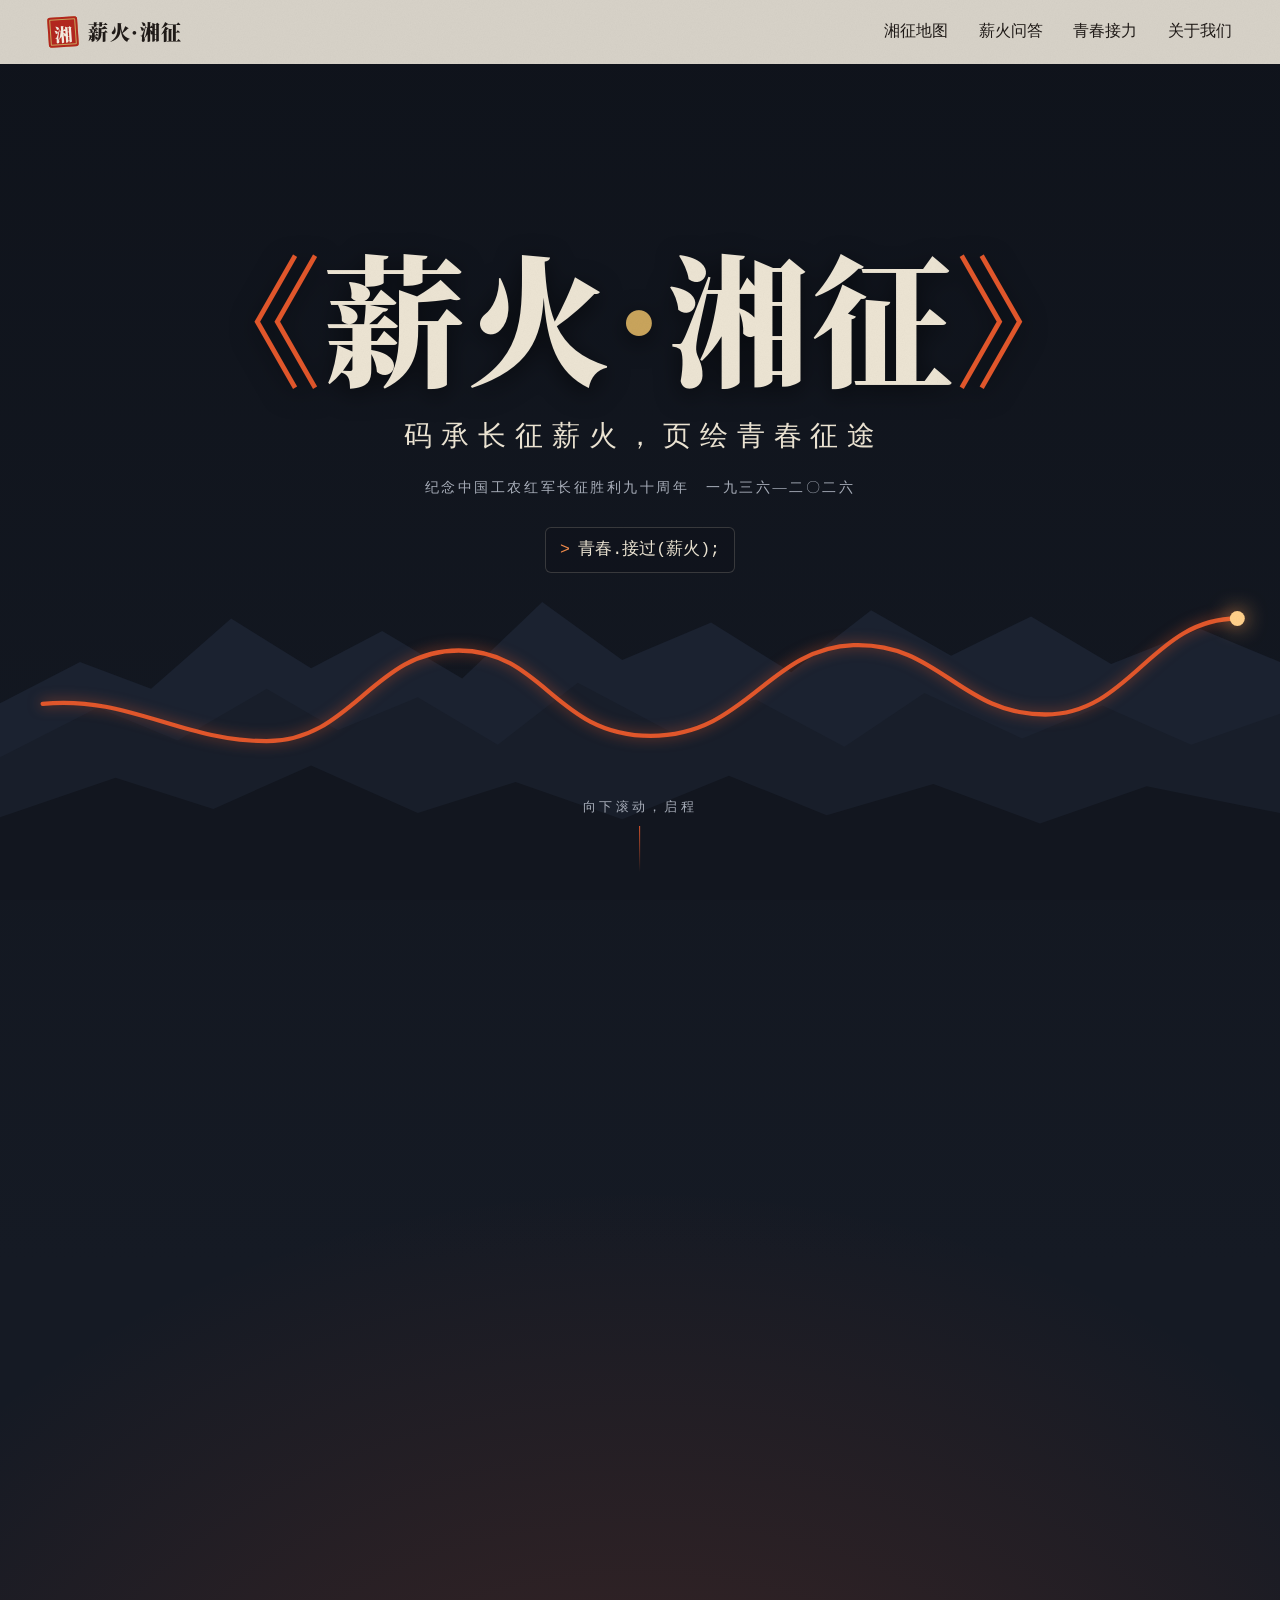
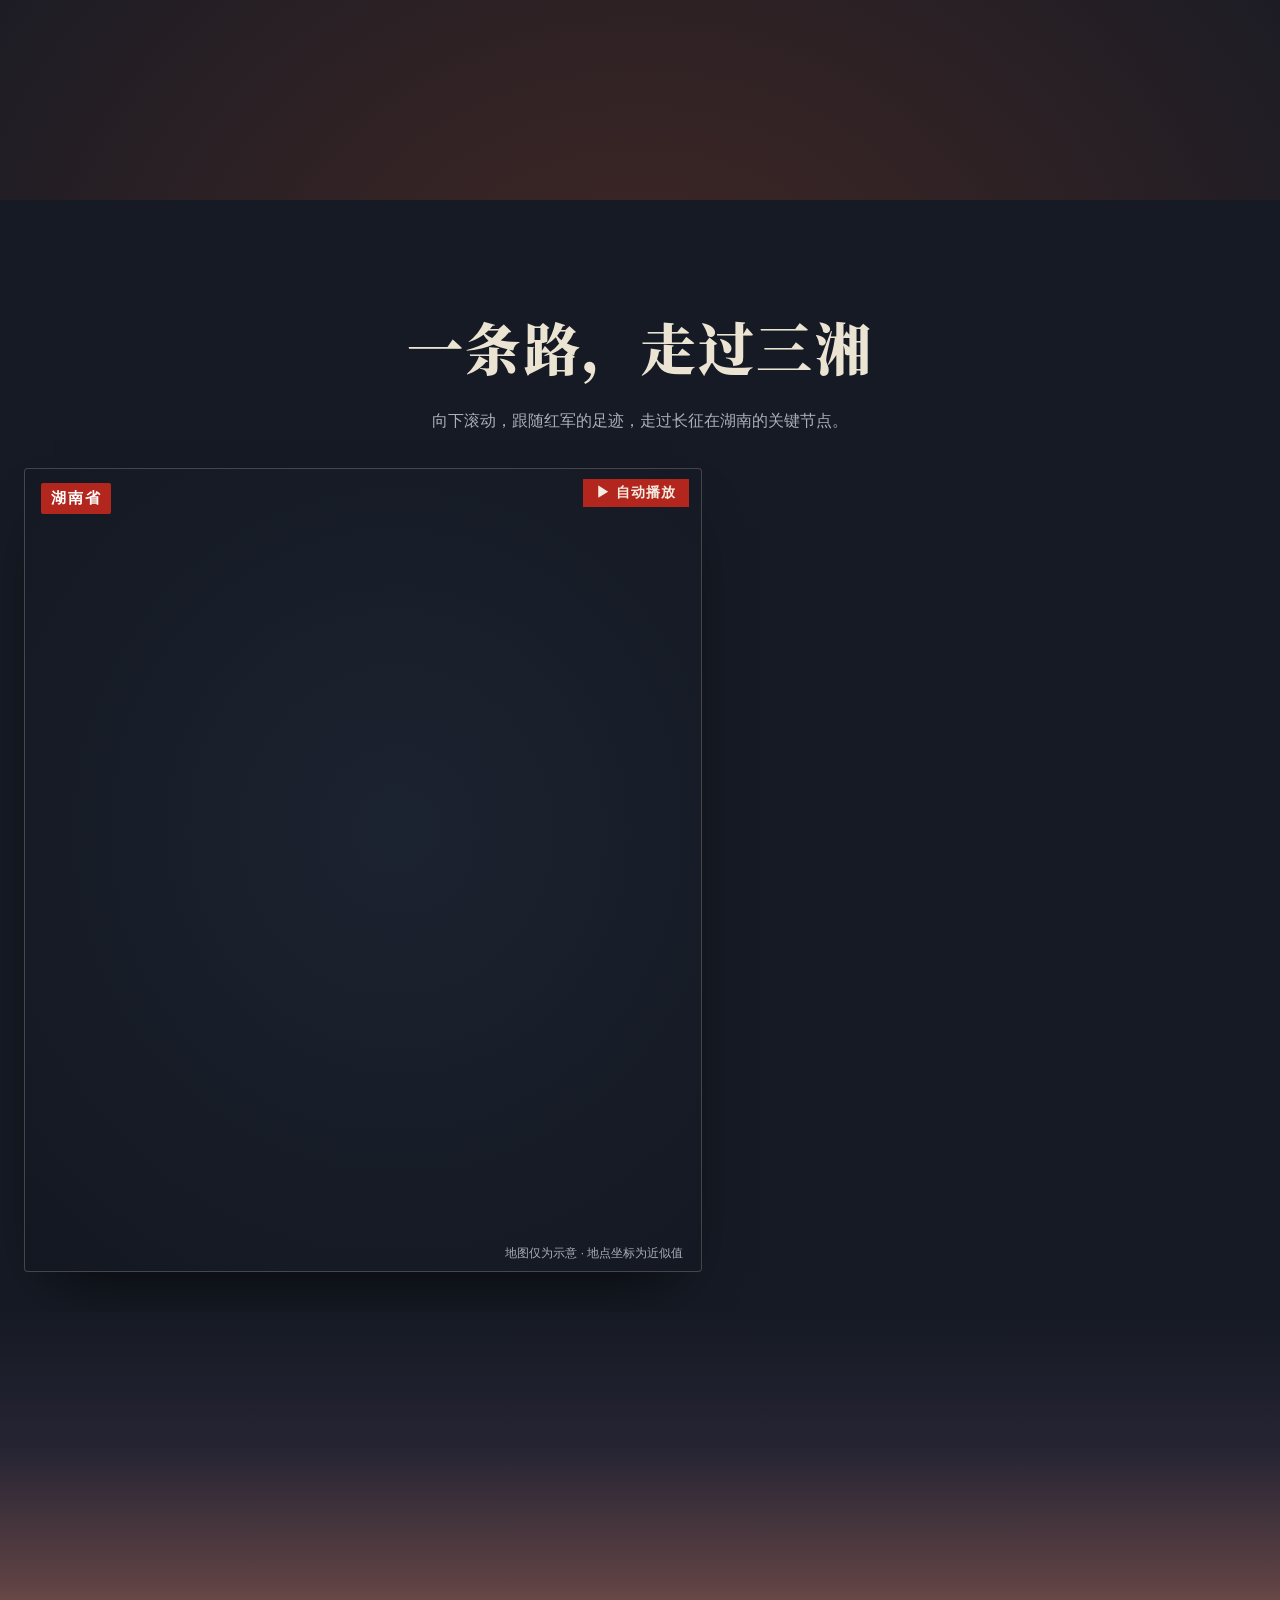
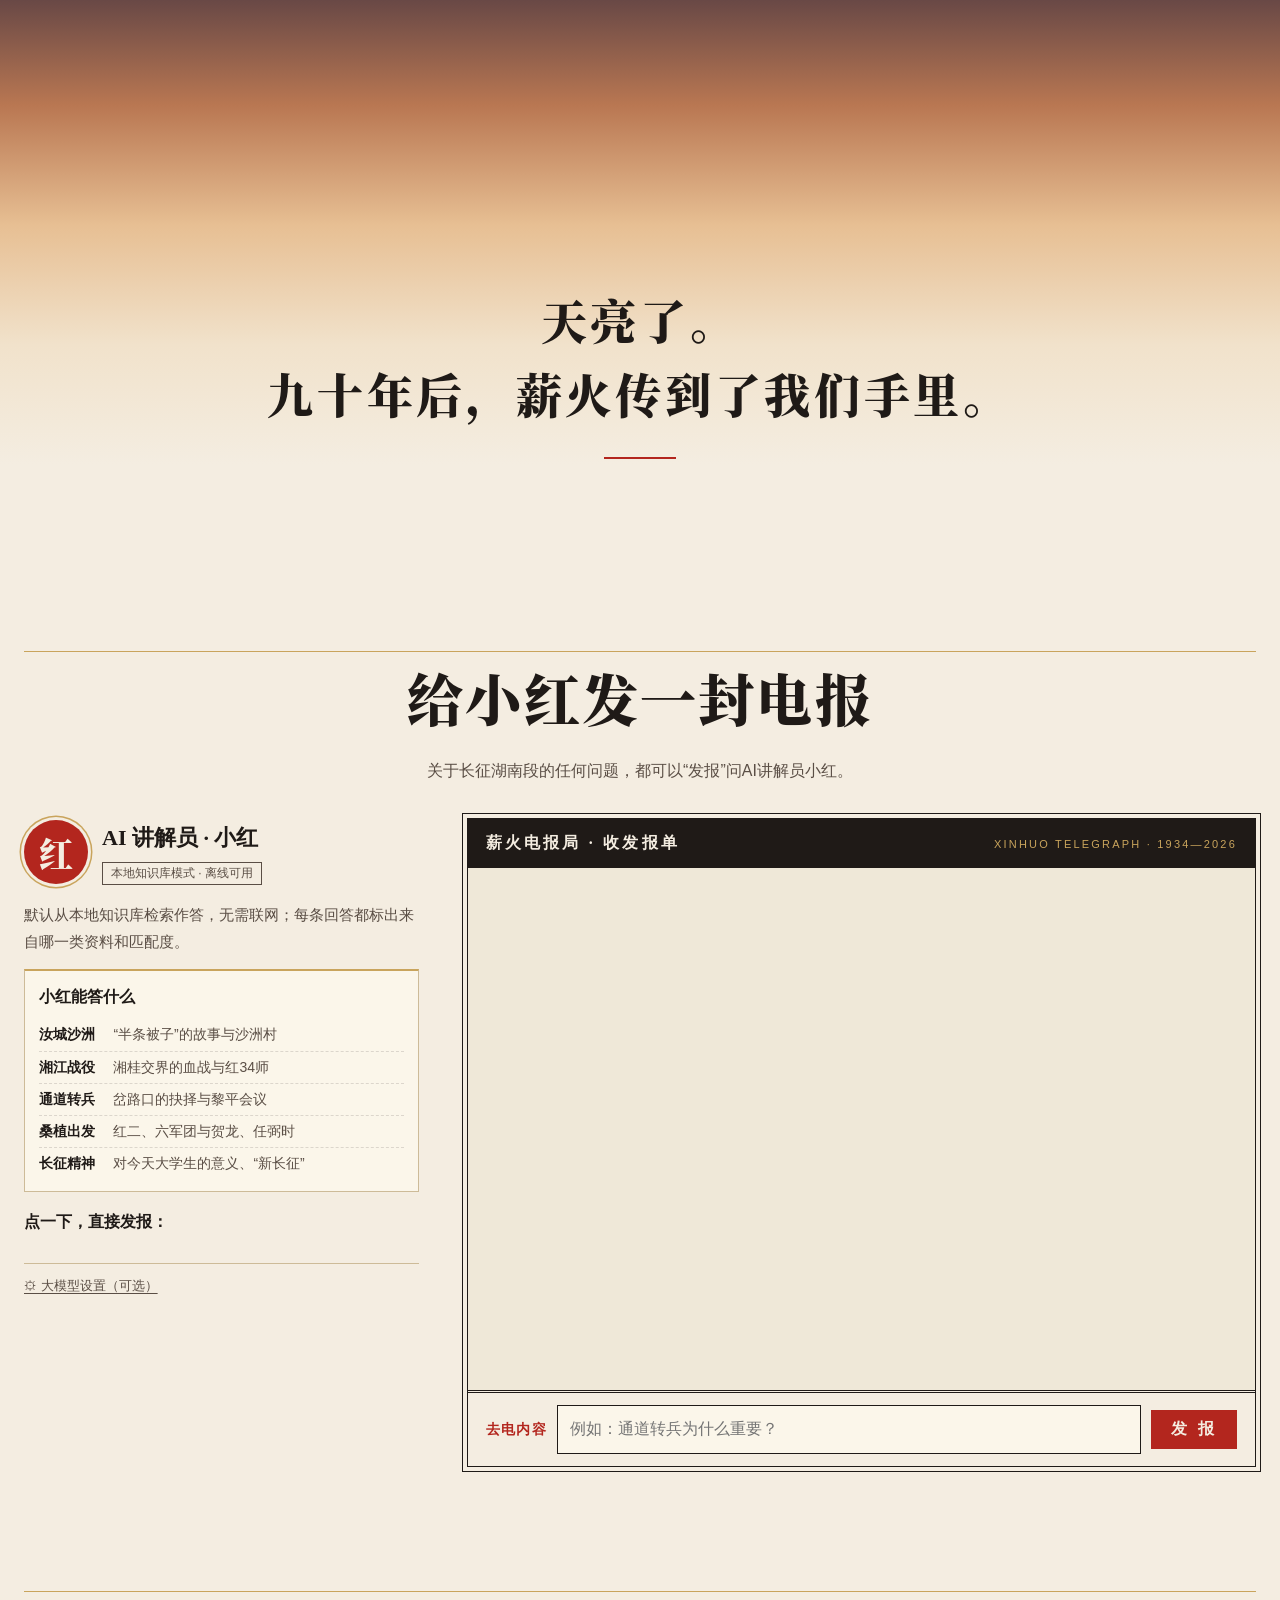
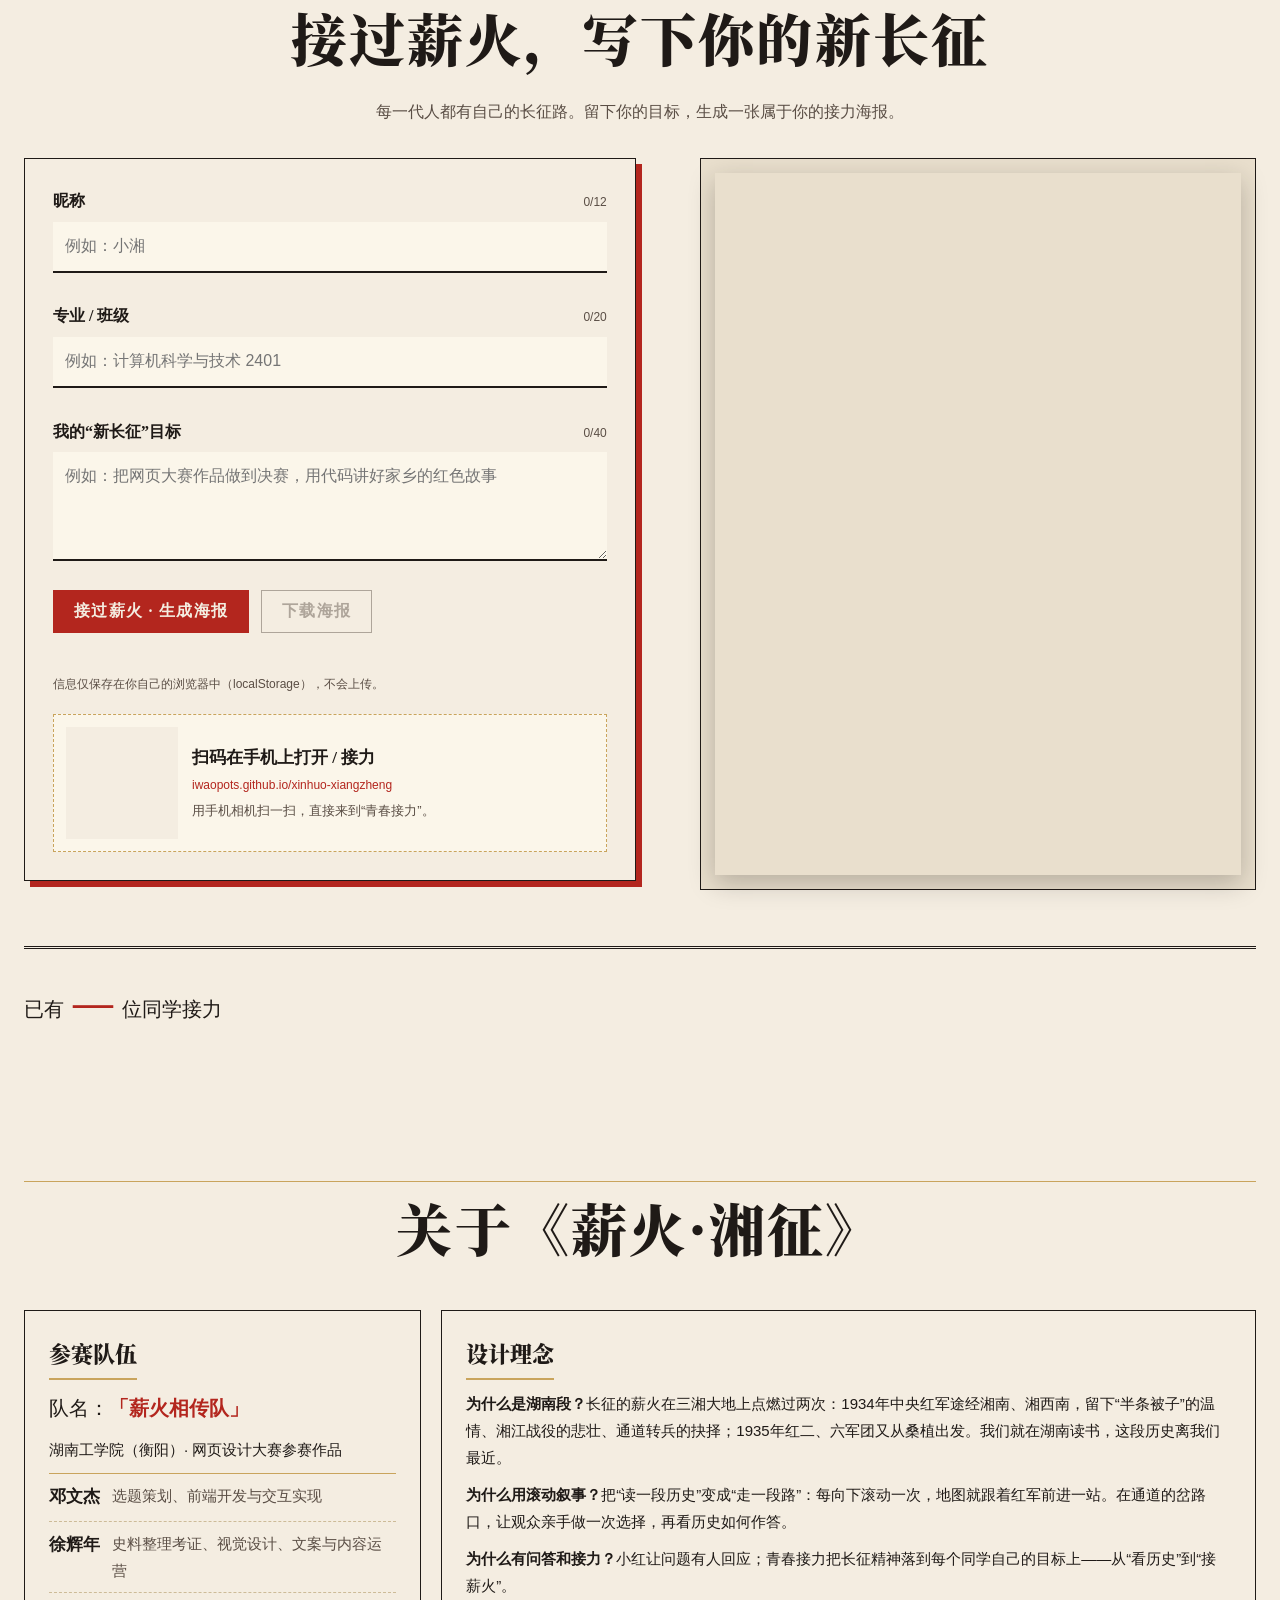
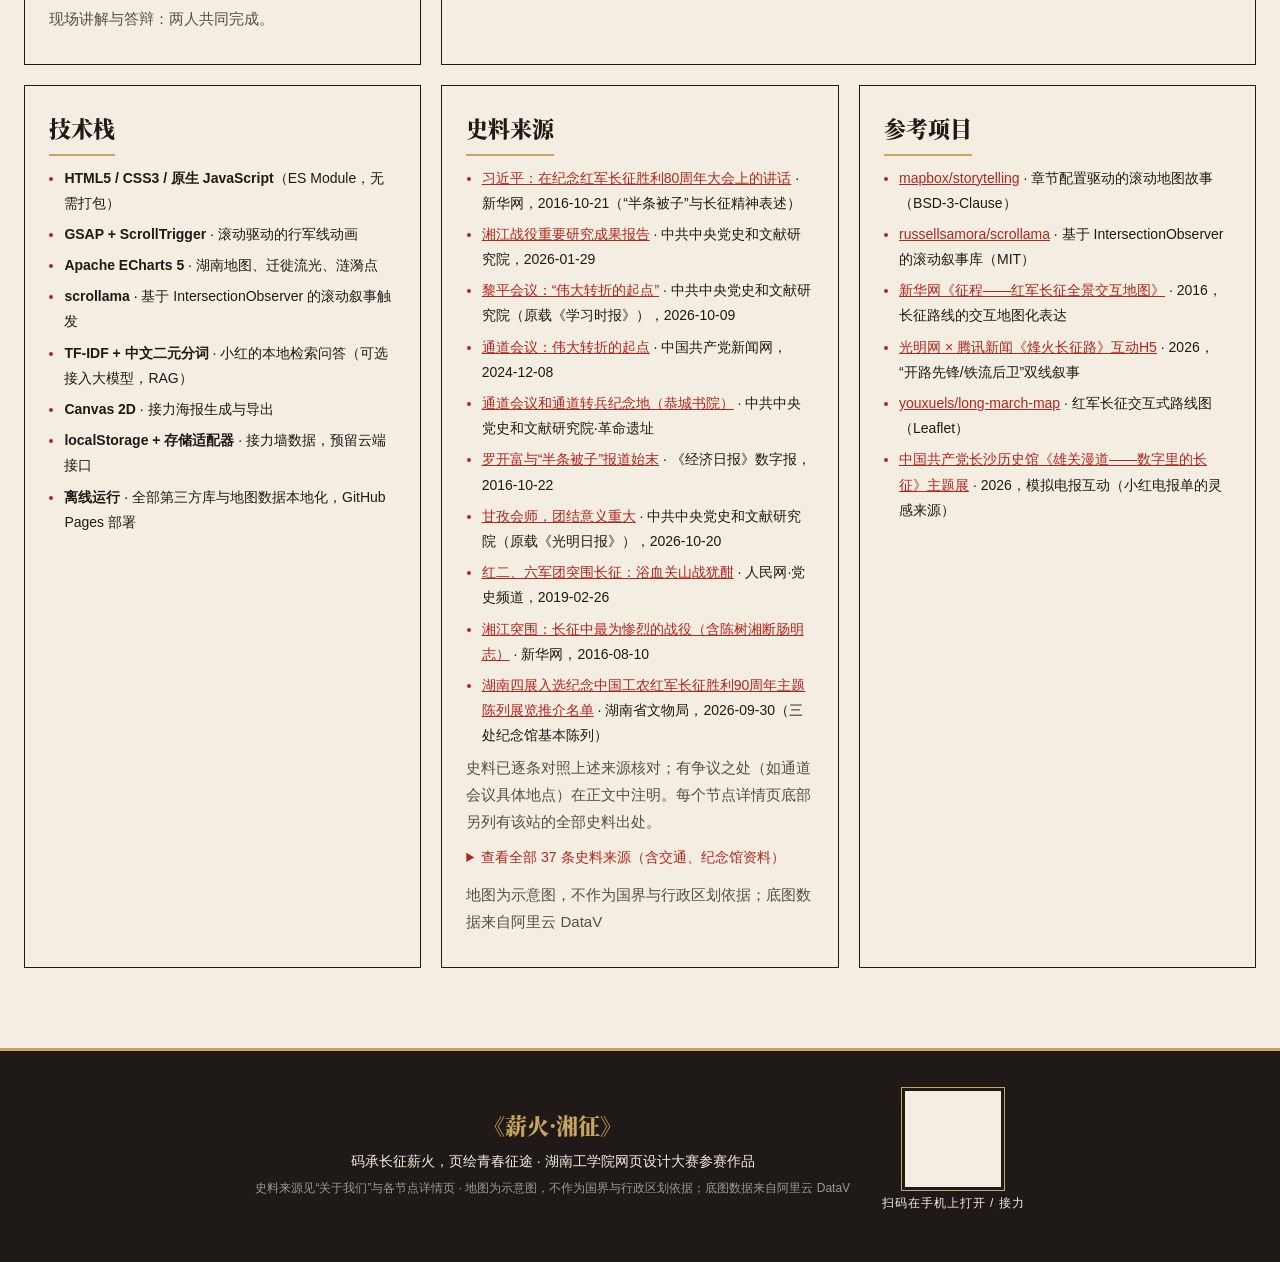
==== index.html @ caa91cb8 "v2: 夜行·破晓 视觉改版（夜色首页+火星粒子、夜色地图、破晓过渡、引信进度条、自托管标题字体、去模板味与对比度修复）" ====
<!DOCTYPE html>
<html lang="zh-CN">
<head>
  <meta charset="UTF-8" />
  <meta name="viewport" content="width=device-width, initial-scale=1" />
  <title>薪火·湘征 —— 长征湖南段交互数字展</title>
  <meta name="description" content="码承长征薪火，页绘青春征途。纪念中国工农红军长征胜利90周年，长征湖南段交互数字展：滚动地图走过汝城、湘江、通道、桑植，问AI讲解员小红，写下你的青春接力。" />
  <meta name="theme-color" content="#151A24" />
  <!-- v1.1：分享卡片（Open Graph）。og:image 必须是完整网址，指向 GitHub Pages 上的 assets/og.png（1200×630） -->
  <meta property="og:type" content="website" />
  <meta property="og:site_name" content="薪火·湘征" />
  <meta property="og:title" content="《薪火·湘征》—— 长征湖南段交互数字展" />
  <meta property="og:description" content="码承长征薪火，页绘青春征途 · 纪念中国工农红军长征胜利90周年（1936—2026）" />
  <meta property="og:url" content="https://iwaopots.github.io/xinhuo-xiangzheng/" />
  <meta property="og:image" content="https://iwaopots.github.io/xinhuo-xiangzheng/assets/og.png" />
  <meta property="og:image:width" content="1200" />
  <meta property="og:image:height" content="630" />
  <meta property="og:image:alt" content="《薪火·湘征》长征湖南段交互数字展" />
  <meta property="og:locale" content="zh_CN" />
  <meta name="twitter:card" content="summary_large_image" />
  <!-- 内联 SVG 图标（红色印章“湘”），无需额外文件，也避免 favicon 404 -->
  <link rel="icon" href="data:image/svg+xml,%3Csvg xmlns='http://www.w3.org/2000/svg' viewBox='0 0 64 64'%3E%3Crect width='64' height='64' rx='8' fill='%23B3261E'/%3E%3Ctext x='32' y='45' font-size='38' text-anchor='middle' fill='%23F4EDE1' font-family='serif' font-weight='bold'%3E%E6%B9%98%3C/text%3E%3C/svg%3E" />
  <link rel="preload" href="assets/fonts/xinhuo-serif-black.woff2" as="font" type="font/woff2" crossorigin />
  <link rel="stylesheet" href="css/style.css" />
</head>
<body class="v2">
  <!-- 纸张噪点纹理：一层固定在视口上的半透明噪点（见 css/style.css 的 .paper-grain） -->
  <div class="paper-grain" aria-hidden="true"></div>

  <!-- ===================== 顶部导航（报头样式） ===================== -->
  <header class="topbar" id="topbar">
    <a class="brand" href="#hero" aria-label="回到首页">
      <span class="seal" aria-hidden="true">湘</span>
      <span class="brand-text">薪火·湘征</span>
    </a>
    <nav class="nav" aria-label="主导航">
      <a href="#storymap">湘征地图</a>
      <a href="#qa">薪火问答</a>
      <a href="#relay">青春接力</a>
      <a href="#about">关于我们</a>
    </nav>
    <!-- v2：引信进度条——整页滚动进度，像一根正在燃烧的引信 -->
    <div class="fuse" aria-hidden="true"><i id="fuseBar"></i></div>
  </header>

  <main>
    <!-- ===================== 1. 首页 Hero「启程」 ===================== -->
    <!-- hero 比一屏更高，内部 .hero-stage 吸顶；滚动这段距离时红色行军线逐渐画出 -->
    <section class="hero is-night" id="hero" aria-labelledby="hero-title">
      <div class="hero-stage">
        <!-- ▼ v1.1 主视觉插槽：把图片放进 assets/（如 assets/hero.jpg），再把文件路径填进下面的 data-src；
             留空则不显示（不发任何请求，也就不会有 404）。图片会被处理成淡淡的旧报纸色调，压在标题后面。 -->
        <div class="hero-visual" id="heroVisual" data-src="" aria-hidden="true"></div>
        <!-- v2「夜行」：三层山脊剪影（纯几何 SVG）+ 火星粒子画布（js/hero.js） -->
        <svg class="ridges" viewBox="0 0 1440 400" preserveAspectRatio="none" aria-hidden="true">
          <path class="ridge r3" d="M0,210 L90,170 L170,196 L260,128 L350,176 L430,140 L520,186 L610,112 L700,168 L800,132 L890,180 L980,120 L1070,164 L1160,126 L1250,172 L1350,138 L1440,170 L1440,400 L0,400 Z"/>
          <path class="ridge r2" d="M0,262 L110,214 L200,246 L300,196 L380,236 L470,204 L560,250 L650,190 L760,240 L850,206 L950,252 L1040,200 L1150,244 L1240,212 L1340,250 L1440,220 L1440,400 L0,400 Z"/>
          <path class="ridge r1" d="M0,320 L130,282 L240,312 L350,270 L470,316 L580,286 L700,322 L820,280 L930,318 L1050,288 L1170,326 L1290,290 L1440,316 L1440,400 L0,400 Z"/>
        </svg>
        <canvas class="embers" id="embers" aria-hidden="true"></canvas>

        <!-- 行军线：标题下方一条自东（右）向西（左）蜿蜒的红线，随滚动“走”出来 -->
        <svg class="march" viewBox="0 0 1200 220" preserveAspectRatio="xMidYMid meet" aria-hidden="true">
          <!-- 底下的浅色虚线：示意“尚未走过的路” -->
          <path class="march-ghost"
            d="M1160,50 C1080,50 1060,140 980,140 C900,140 880,72 800,75 C720,78 700,160 610,160 C520,160 510,80 430,80 C350,80 330,165 250,165 C170,165 120,122 40,130" />
          <!-- 红色实线：由 hero.js 用 stroke-dashoffset 逐步画出 -->
          <path class="march-line" id="marchPath"
            d="M1160,50 C1080,50 1060,140 980,140 C900,140 880,72 800,75 C720,78 700,160 610,160 C520,160 510,80 430,80 C350,80 330,165 250,165 C170,165 120,122 40,130" />
          <!-- 行军线头部的小红点 -->
          <circle class="march-head" id="marchHead" r="7" cx="1160" cy="50" />
          <!-- 沿途地名标签，由 hero.js 计算位置并在线条到达时淡入 -->
          <g id="marchLabels"></g>
        </svg>

        <div class="hero-copy">
          <h1 class="hero-title" id="hero-title">
            <span class="bracket" aria-hidden="true">《</span>薪火<span class="mid-dot">·</span>湘征<span class="bracket" aria-hidden="true">》</span>
          </h1>
          <p class="hero-sub">码承长征薪火，页绘青春征途</p>
          <p class="hero-date"><span>纪念中国工农红军长征胜利九十周年</span><span>一九三六—二〇二六</span></p>
          <!-- v2：一行真代码（JS 允许中文标识符），由 hero.js 逐字打出——“码承长征薪火”的字面意思 -->
          <p class="hero-code" aria-label="代码：青春.接过(薪火)"><span class="prompt" aria-hidden="true">&gt;</span> <code id="heroCode" aria-hidden="true">青春.接过(薪火);</code></p>
        </div>

        <a class="scroll-hint" href="#storymap" aria-label="向下滚动，进入湘征地图">
          <span>向下滚动，启程</span>
          <i aria-hidden="true"></i>
        </a>
      </div>
    </section>

    <!-- ===================== 2. 湘征地图（滚动叙事） ===================== -->
    <section class="storymap is-night" id="storymap" aria-labelledby="storymap-title">
      <header class="section-head">
        <h2 id="storymap-title">一条路，走过三湘</h2>
        <p class="section-lead">向下滚动，跟随红军的足迹，走过长征在湖南的关键节点。</p>
      </header>

      <div class="storymap-body">
        <!-- 左侧（手机上为顶部）吸附的地图 -->
        <div class="map-sticky">
          <div class="map-frame">
            <div id="map" class="map" role="img" aria-label="湖南长征路线地图"></div>
            <div class="map-caption" id="mapCaption" aria-live="polite">湖南省</div>
            <p class="map-note">地图仅为示意 · 地点坐标为近似值</p>
            <!-- v1：自动播放（现场演示用），逻辑见 js/autoplay.js -->
            <div class="autoplay">
              <button type="button" class="autoplay-btn" id="autoplayBtn" aria-pressed="false">▶ 自动播放</button>
              <span class="autoplay-hint" id="autoplayHint" hidden><kbd>空格</kbd> 暂停/继续 · <kbd>←</kbd><kbd>→</kbd> 切换</span>
            </div>
          </div>
        </div>

        <!-- 右侧（手机上为下方）滚动的故事卡片，由 storymap.js 根据 nodes.js 生成 -->
        <div class="steps" id="steps"></div>
      </div>
    </section>

    <!-- ===================== v2 破晓：从“夜行”过渡到“今天”（纯 CSS 渐变 + 一句话） ===================== -->
    <div class="dawn" aria-hidden="false">
      <p class="dawn-line">天亮了。<br />九十年后，薪火传到了我们手里。</p>
    </div>

    <!-- ===================== 3. 薪火问答：AI 讲解员「小红」（js/qa.js） ===================== -->
    <section class="qa" id="qa" aria-labelledby="qa-title">
      <header class="section-head">
        <h2 id="qa-title">给小红发一封电报</h2>
        <p class="section-lead">关于长征湖南段的任何问题，都可以“发报”问AI讲解员小红。</p>
      </header>

      <div class="qa-body">
        <aside class="qa-intro">
          <div class="xiaohong">
            <div class="xiaohong-seal" aria-hidden="true">红</div>
            <div>
              <p class="xiaohong-name">AI 讲解员 · 小红</p>
              <p class="qa-mode" id="qaMode">本地知识库模式 · 离线可用</p>
            </div>
          </div>
          <p class="qa-desc">默认从本地知识库检索作答，无需联网；每条回答都标出来自哪一类资料和匹配度。</p>

          <!-- v1.1：左栏补“小红能答什么”+ 示例问法，与右侧电报单高度平衡 -->
          <div class="qa-scope">
            <p class="qa-label">小红能答什么</p>
            <ul class="qa-topics">
              <li><b>汝城沙洲</b>“半条被子”的故事与沙洲村</li>
              <li><b>湘江战役</b>湘桂交界的血战与红34师</li>
              <li><b>通道转兵</b>岔路口的抉择与黎平会议</li>
              <li><b>桑植出发</b>红二、六军团与贺龙、任弼时</li>
              <li><b>长征精神</b>对今天大学生的意义、“新长征”</li>
            </ul>
          </div>
          <p class="qa-label">点一下，直接发报：</p>
          <div class="chips chips-col" id="qaChips"></div>

          <!-- 大模型设置收进折叠面板：密钥只保存在本机 localStorage -->
          <details class="qa-settings" id="qaSettings">
            <summary>⚙ 大模型设置（可选）</summary>
            <form id="llmForm" autocomplete="off">
              <p class="dialog-note">填写任意兼容 OpenAI 接口的服务。小红会先在本地知识库检索最相关的 3 条资料，只让模型依据这些资料作答。接口地址、密钥只保存在本浏览器的 localStorage，不会上传到本站；比赛现场建议使用默认的本地模式。</p>
              <label class="switch"><input type="checkbox" id="llmEnabled" /> 启用大模型模式</label>
              <label>接口地址（Base URL）<input id="llmBase" type="url" placeholder="https://api.example.com/v1" /></label>
              <label>密钥（API Key）<input id="llmKey" type="password" placeholder="sk-..." autocomplete="off" /></label>
              <label>模型名<input id="llmModel" type="text" placeholder="例如 deepseek-chat" /></label>
              <p class="dialog-tip" id="llmTip" aria-live="polite"></p>
              <div class="dialog-actions">
                <button type="button" id="llmClear" class="btn-ghost">清除设置</button>
                <button type="button" id="llmCancel" class="btn-ghost">收起</button>
                <button type="submit" class="btn-red">保存</button>
              </div>
            </form>
          </details>
        </aside>

        <!-- 电报单样式的对话区 -->
        <div class="telegraph">
          <div class="tg-head">
            <span class="tg-title">薪火电报局 · 收发报单</span>
            <span class="tg-sub">XINHUO TELEGRAPH · 1934—2026</span>
          </div>
          <div class="tg-log" id="qaLog" aria-live="polite" aria-label="问答记录"></div>
          <form class="tg-form" id="qaForm" autocomplete="off">
            <label for="qaInput" class="tg-label">去电内容</label>
            <input id="qaInput" name="q" type="text" maxlength="60" placeholder="例如：通道转兵为什么重要？" />
            <button type="submit" class="tg-send" id="qaSend">发 报</button>
          </form>
        </div>
      </div>

    </section>

    <!-- ===================== 4. 青春接力（js/relay.js + js/relay-store.js） ===================== -->
    <section class="relay" id="relay" aria-labelledby="relay-title">
      <header class="section-head">
        <h2 id="relay-title">接过薪火，写下你的新长征</h2>
        <p class="section-lead">每一代人都有自己的长征路。留下你的目标，生成一张属于你的接力海报。</p>
      </header>

      <div class="relay-body">
        <form class="relay-form" id="relayForm" novalidate>
          <div class="field">
            <label for="rName">昵称 <span class="count" data-count-for="name">0/12</span></label>
            <input id="rName" name="name" type="text" maxlength="12" placeholder="例如：小湘" required />
            <p class="field-error" data-error-for="name" aria-live="polite"></p>
          </div>
          <div class="field">
            <label for="rMajor">专业 / 班级 <span class="count" data-count-for="major">0/20</span></label>
            <input id="rMajor" name="major" type="text" maxlength="20" placeholder="例如：计算机科学与技术 2401" required />
            <p class="field-error" data-error-for="major" aria-live="polite"></p>
          </div>
          <div class="field">
            <label for="rGoal">我的“新长征”目标 <span class="count" data-count-for="goal">0/40</span></label>
            <textarea id="rGoal" name="goal" rows="3" maxlength="40" placeholder="例如：把网页大赛作品做到决赛，用代码讲好家乡的红色故事" required></textarea>
            <p class="field-error" data-error-for="goal" aria-live="polite"></p>
          </div>
          <div class="relay-actions">
            <button type="submit" class="btn-red">接过薪火 · 生成海报</button>
            <button type="button" class="btn-ghost" id="posterDownload" disabled>下载海报</button>
          </div>
          <p class="relay-status" id="relayStatus" aria-live="polite"></p>
          <p class="relay-privacy">信息仅保存在你自己的浏览器中（localStorage），不会上传。</p>

          <!-- v1.1：扫码在手机上打开（现场答辩演示用）。二维码由 vendor/qrcode-generator.js 本地生成，离线可用 -->
          <div class="qr-card">
            <div class="qr-box" data-qr></div>
            <div>
              <p class="qr-title">扫码在手机上打开 / 接力</p>
              <p class="qr-url">iwaopots.github.io/xinhuo-xiangzheng</p>
              <p class="qr-note">用手机相机扫一扫，直接来到“青春接力”。</p>
            </div>
          </div>
        </form>

        <div class="poster-frame">
          <canvas id="posterCanvas" width="1080" height="1440" aria-label="接力海报预览"></canvas>
        </div>
      </div>

      <div class="wall-head">
        <p class="wall-count">已有 <strong id="relayCount">—</strong> 位同学接力</p>
        <button type="button" class="btn-link" id="relayClearSamples" hidden>清除示例数据</button>
      </div>
      <div class="relay-wall" id="relayWall" aria-live="polite"></div>
    </section>

    <!-- ===================== 5. 关于我们 ===================== -->
    <section class="about" id="about" aria-labelledby="about-title">
      <header class="section-head">
        <h2 id="about-title">关于《薪火·湘征》</h2>
      </header>

      <div class="about-grid">
        <article class="about-card about-team">
          <h3>参赛队伍</h3>
          <p class="team-name">队名：<strong>「薪火相传队」</strong></p>
          <p>湖南工学院（衡阳）· 网页设计大赛参赛作品</p>
          <ul class="team-list">
            <li><b>邓文杰</b><span>选题策划、前端开发与交互实现</span></li>
            <li><b>徐辉年</b><span>史料整理考证、视觉设计、文案与内容运营</span></li>
          </ul>
          <p class="muted">现场讲解与答辩：两人共同完成。</p>
        </article>

        <article class="about-card about-idea">
          <h3>设计理念</h3>
          <p><strong>为什么是湖南段？</strong>长征的薪火在三湘大地上点燃过两次：1934年中央红军途经湘南、湘西南，留下“半条被子”的温情、湘江战役的悲壮、通道转兵的抉择；1935年红二、六军团又从桑植出发。我们就在湖南读书，这段历史离我们最近。</p>
          <p><strong>为什么用滚动叙事？</strong>把“读一段历史”变成“走一段路”：每向下滚动一次，地图就跟着红军前进一站。在通道的岔路口，让观众亲手做一次选择，再看历史如何作答。</p>
          <p><strong>为什么有问答和接力？</strong>小红让问题有人回应；青春接力把长征精神落到每个同学自己的目标上——从“看历史”到“接薪火”。</p>
        </article>

        <article class="about-card">
          <h3>技术栈</h3>
          <ul class="tech-list">
            <li><b>HTML5 / CSS3 / 原生 JavaScript</b>（ES Module，无需打包）</li>
            <li><b>GSAP + ScrollTrigger</b> · 滚动驱动的行军线动画</li>
            <li><b>Apache ECharts 5</b> · 湖南地图、迁徙流光、涟漪点</li>
            <li><b>scrollama</b> · 基于 IntersectionObserver 的滚动叙事触发</li>
            <li><b>TF-IDF + 中文二元分词</b> · 小红的本地检索问答（可选接入大模型，RAG）</li>
            <li><b>Canvas 2D</b> · 接力海报生成与导出</li>
            <li><b>localStorage + 存储适配器</b> · 接力墙数据，预留云端接口</li>
            <li><b>离线运行</b> · 全部第三方库与地图数据本地化，GitHub Pages 部署</li>
          </ul>
        </article>

        <article class="about-card">
          <h3>史料来源</h3>
          <ul class="src-list">
            <li><a href="http://www.xinhuanet.com/politics/2016-10/21/c_1119765804.htm" target="_blank" rel="noopener">习近平：在纪念红军长征胜利80周年大会上的讲话</a> · 新华网，2016-10-21（“半条被子”与长征精神表述）</li>
            <li><a href="https://www.dswxyjy.org.cn/n1/2026/0129/c427167-40655458.html" target="_blank" rel="noopener">湘江战役重要研究成果报告</a> · 中共中央党史和文献研究院，2026-01-29</li>
            <li><a href="https://www.dswxyjy.org.cn/n1/2026/1009/c244516-40811392.html" target="_blank" rel="noopener">黎平会议：“伟大转折的起点”</a> · 中共中央党史和文献研究院（原载《学习时报》），2026-10-09</li>
            <li><a href="http://cpc.people.com.cn/n1/2024/1208/c443712-40377631.html" target="_blank" rel="noopener">通道会议：伟大转折的起点</a> · 中国共产党新闻网，2024-12-08</li>
            <li><a href="https://www.dswxyjy.org.cn/n/2013/0806/c222137-22463315.html" target="_blank" rel="noopener">通道会议和通道转兵纪念地（恭城书院）</a> · 中共中央党史和文献研究院·革命遗址</li>
            <li><a href="http://paper.ce.cn/jjrb/html/2016-10/22/content_315083.htm" target="_blank" rel="noopener">罗开富与“半条被子”报道始末</a> · 《经济日报》数字报，2016-10-22</li>
            <li><a href="https://www.dswxyjy.org.cn/n1/2026/1021/c244516-40818624.html" target="_blank" rel="noopener">甘孜会师，团结意义重大</a> · 中共中央党史和文献研究院（原载《光明日报》），2026-10-20</li>
            <li><a href="http://dangshi.people.com.cn/n1/2019/0226/c85037-30902279.html" target="_blank" rel="noopener">红二、六军团突围长征：浴血关山战犹酣</a> · 人民网·党史频道，2019-02-26</li>
            <li><a href="http://www.xinhuanet.com/mil/2016-08/10/c_129218795.htm" target="_blank" rel="noopener">湘江突围：长征中最为惨烈的战役（含陈树湘断肠明志）</a> · 新华网，2016-08-10</li>
            <li><a href="http://wwj.hunan.gov.cn/wwj/c100310/c100350/202609/t20260928_34075043.html" target="_blank" rel="noopener">湖南四展入选纪念中国工农红军长征胜利90周年主题陈列展览推介名单</a> · 湖南省文物局，2026-09-30（三处纪念馆基本陈列）</li>
          </ul>
          <p class="muted">史料已逐条对照上述来源核对；有争议之处（如通道会议具体地点）在正文中注明。每个节点详情页底部另列有该站的全部史料出处。</p>
          <details class="src-all">
            <summary>查看全部 37 条史料来源（含交通、纪念馆资料）</summary>
            <ol class="src-notes">
              <li><a href="http://cpc.people.com.cn/n1/2024/1208/c443712-40377631.html" target="_blank" rel="noopener">通道会议：伟大转折的起点（中国共产党新闻网，2024-12-08）</a></li>
              <li><a href="https://dnr.gxzf.gov.cn/lszt/xdsgdegdzygdjgcy/t16088785.shtml" target="_blank" rel="noopener">【红色档案故事】1934年11月红军途经湖南汝城时的行军部署（中央档案馆文，广西自然资源厅转载）</a></li>
              <li><a href="https://www.qstheory.cn/books/2019-07/31/c_1119448591_12.htm" target="_blank" rel="noopener">《毛泽东选集》第一卷·论反对日本帝国主义的策略（求是网）</a></li>
              <li><a href="https://www.hunan.gov.cn/hnszf/c101482/202108/t20210830_20409697.html" target="_blank" rel="noopener">汝城县“半条被子的温暖”专题陈列馆（湖南省政府网）</a></li>
              <li><a href="http://www.xinhuanet.com/politics/2016-10/21/c_1119765804.htm" target="_blank" rel="noopener">习近平：在纪念红军长征胜利80周年大会上的讲话（新华网，2016-10-21）</a></li>
              <li><a href="http://paper.ce.cn/jjrb/html/2016-10/22/content_315083.htm" target="_blank" rel="noopener">罗开富与“半条被子”（《经济日报》2016-10-22）</a></li>
              <li><a href="https://hunan.gov.cn/topic/2020hnjksc/jkscwzewm/202012/t20201222_14054700.html" target="_blank" rel="noopener">沙洲红色旅游景区介绍（湖南省政府网·湖南简况）</a></li>
              <li><a href="http://wwj.hunan.gov.cn/wwj/c100310/c100350/202609/t20260928_34075043.html" target="_blank" rel="noopener">湖南四展入选纪念长征胜利90周年主题陈列展览推介名单（湖南省文物局）</a></li>
              <li><a href="https://cz.rednet.cn/content/2021/09/16/10150267.html" target="_blank" rel="noopener">全省首例进村定线旅游直通车“汝城文明沙洲至郴州”开通（红网）</a></li>
              <li><a href="http://cpc.people.com.cn/n1/2016/1021/c64094-28798445.html" target="_blank" rel="noopener">习近平：在纪念红军长征胜利80周年大会上的讲话（中国共产党新闻网转载，2016-10-21）</a></li>
              <li><a href="https://www.dswxyjy.org.cn/n1/2026/0129/c427167-40655458.html" target="_blank" rel="noopener">湘江战役重要研究成果报告（中央党史和文献研究院，2026-01-29）</a></li>
              <li><a href="http://www.xinhuanet.com/mil/2016-08/10/c_129218795.htm" target="_blank" rel="noopener">湘江突围：长征中最为惨烈的战役（新华网，2016-08-10）</a></li>
              <li><a href="http://cpc.people.com.cn/n1/2022/1108/c443712-32561457.html" target="_blank" rel="noopener">湘江战役34师幸存的3位开国将军（中国共产党新闻网，2022-11-08）</a></li>
              <li><a href="https://www.12371.cn/2022/04/11/ARTI1649666126550508.shtml" target="_blank" rel="noopener">党史百问·湘江战役是一场什么样的战役？（共产党员网）</a></li>
              <li><a href="https://www.hunan.gov.cn/hnszf/c101484/202108/t20210830_20409492.html" target="_blank" rel="noopener">道县陈树湘生平事迹陈列室（湖南省政府网）</a></li>
              <li><a href="https://www.hunan.gov.cn/hnszf/hnyw/szdt/202104/t20210404_15907048.html" target="_blank" rel="noopener">【长沙市】断肠明志铸忠魂（湖南省政府网）</a></li>
              <li><a href="https://news.gmw.cn/2026-11/07/content_39089796.htm" target="_blank" rel="noopener">广西：市市通高铁 产业更兴旺（光明日报，2026-11-07）</a></li>
              <li><a href="https://www.dswxyjy.org.cn/n1/2026/1009/c244516-40811392.html" target="_blank" rel="noopener">黎平会议：“伟大转折的起点”（中央党史和文献研究院，2026-10-09）</a></li>
              <li><a href="http://dangshi.people.com.cn/gb/n1/2016/0914/c85037-28716777.html" target="_blank" rel="noopener">解读长征（19）：黎平会议如何确定红军挺进黔北的战略（人民网党史）</a></li>
              <li><a href="http://www.xinhuanet.com/2021-02/05/c_1127070089.htm" target="_blank" rel="noopener">向着胜利，关键的抉择——重走花界读懂“通道转兵”（新华网，2021-02-05）</a></li>
              <li><a href="https://www.dswxyjy.org.cn/n/2013/0806/c222137-22463315.html" target="_blank" rel="noopener">通道会议和通道转兵纪念地（恭城书院）（中央党史和文献研究院）</a></li>
              <li><a href="https://www.ccphistory.org.cn/shds/dsxx/content/ef0414f9-4f7f-4c1f-85ee-c5ddc43b8f79.html" target="_blank" rel="noopener">“万万火急”的通道转兵会议，究竟是在哪里召开的（上海党史网，2024-04-24）</a></li>
              <li><a href="https://www.tongdao.gov.cn/tongdao/c132985/202112/7c15f40ced23431c994050967f43ebc2.shtml" target="_blank" rel="noopener">通道转兵纪念馆简介（通道县政府）</a></li>
              <li><a href="https://zh.wikipedia.org/wiki/%E9%80%9A%E9%81%93%E7%AB%99" target="_blank" rel="noopener">通道站（维基百科，辅证车站位于县溪镇）</a></li>
              <li><a href="https://www.huaihua.gov.cn/huaihua/c208770/202110/1f12cea62af74af196a98d01920933f0.shtml" target="_blank" rel="noopener">10月29日起通道将增开至长沙快速旅客列车（怀化市政府）</a></li>
              <li><a href="http://dangshi.people.com.cn/n1/2019/0226/c85037-30902279.html" target="_blank" rel="noopener">红二、六军团突围长征：浴血关山战犹酣（人民网党史，2019-02-26）</a></li>
              <li><a href="https://www.dswxyjy.org.cn/n1/2026/1021/c244516-40818624.html" target="_blank" rel="noopener">甘孜会师，团结意义重大（中央党史和文献研究院，2026-10-20）</a></li>
              <li><a href="http://www.xinhuanet.com/politics/2021-02/03/c_1127059448.htm" target="_blank" rel="noopener">革命与玫瑰——国家非遗桑植民歌见证的“血色浪漫”（新华网）</a></li>
              <li><a href="http://www.mod.gov.cn/gfbw/gfjy_index/js_214151/16418521.html" target="_blank" rel="noopener">红军长征中的会师（国防部网）</a></li>
              <li><a href="http://dangshi.people.com.cn/n1/2016/0418/c85037-28284709.html" target="_blank" rel="noopener">任弼时与贺龙在湘鄂川黔根据地（人民网党史）</a></li>
              <li><a href="http://cpc.people.com.cn/n1/2024/0502/c443712-40228103.html" target="_blank" rel="noopener">党和人民的“骆驼”（中国共产党新闻网，2024-05-02）</a></li>
              <li><a href="http://cpc.people.com.cn/n1/2019/1227/c117005-31526205.html" target="_blank" rel="noopener">黔张常铁路正式开通运营（人民网，2019-12-27）</a></li>
              <li><a href="http://www.china-railway.com.cn/gsjs/shzr/201909/t20190903_95905.html" target="_blank" rel="noopener">深山通铁路 脱贫有出路（国铁集团，桑植站距刘家坪车程）</a></li>
              <li><a href="https://www.dswxyjy.org.cn/n1/2017/1121/c244523-29659205.html" target="_blank" rel="noopener">《七律·长征》的来龙去脉（中央党史和文献研究院）</a></li>
              <li><a href="https://www.neac.gov.cn/seac/xwzx/202607/1192716.shtml" target="_blank" rel="noopener">中国工农红军第二方面军长征出发地纪念馆：薪由乡亲送，火耀长征途（中国民族报，国家民委网站转载，2026-07-20）</a></li>
              <li><a href="http://cpc.people.com.cn/n1/2026/0604/c443712-40733648.html" target="_blank" rel="noopener">红星照耀少年身——两位小红军的革命征程（中国共产党新闻网，原载中国军网，2026-06-04）</a></li>
              <li><a href="http://www.xinhuanet.com/politics/2016-08/18/c_129238259.htm" target="_blank" rel="noopener">绝命后卫师——红5军团第34师（新华网，2016-08-18）</a></li>
            </ol>
          </details>
          <p class="map-disclaimer">地图为示意图，不作为国界与行政区划依据；底图数据来自阿里云 DataV</p>
        </article>

        <article class="about-card">
          <h3>参考项目</h3>
          <ul class="src-list">
            <li><a href="https://github.com/mapbox/storytelling" target="_blank" rel="noopener">mapbox/storytelling</a> · 章节配置驱动的滚动地图故事（BSD-3-Clause）</li>
            <li><a href="https://github.com/russellsamora/scrollama" target="_blank" rel="noopener">russellsamora/scrollama</a> · 基于 IntersectionObserver 的滚动叙事库（MIT）</li>
            <li><a href="https://fms.news.cn/swf/2016_sjxw/czqjdt/qjkcz/index.html" target="_blank" rel="noopener">新华网《征程——红军长征全景交互地图》</a> · 2016，长征路线的交互地图化表达</li>
            <li><a href="https://topics.gmw.cn/2026-10/12/content_39040749.htm" target="_blank" rel="noopener">光明网 × 腾讯新闻《烽火长征路》互动H5</a> · 2026，“开路先锋/铁流后卫”双线叙事</li>
            <li><a href="https://github.com/youxuels/long-march-map" target="_blank" rel="noopener">youxuels/long-march-map</a> · 红军长征交互式路线图（Leaflet）</li>
            <li><a href="https://www.icswb.com/h/158/20260901/993639.html" target="_blank" rel="noopener">中国共产党长沙历史馆《雄关漫道——数字里的长征》主题展</a> · 2026，模拟电报互动（小红电报单的灵感来源）</li>
          </ul>
        </article>
      </div>
    </section>
  </main>

  <footer class="footer">
    <div class="footer-inner">
      <div class="footer-text">
        <p class="footer-title">《薪火·湘征》</p>
        <p>码承长征薪火，页绘青春征途 · 湖南工学院网页设计大赛参赛作品</p>
        <p class="footer-small">史料来源见“关于我们”与各节点详情页 · 地图为示意图，不作为国界与行政区划依据；底图数据来自阿里云 DataV</p>
      </div>
      <!-- v1.1：页脚二维码（与接力区同一个，扫码打开 #relay） -->
      <a class="footer-qr" href="#relay" aria-label="扫码在手机上打开 / 接力">
        <span class="qr-box" data-qr></span>
        <span>扫码在手机上打开 / 接力</span>
      </a>
    </div>
  </footer>

  <!--
    第三方库（全部放在 vendor/，离线可用）：
    以经典 <script> 方式加载，挂到全局 window.gsap / window.ScrollTrigger / window.echarts / window.scrollama，
    我们自己的代码用 ES Module（type="module"），模块脚本默认延迟执行，此时库已加载完毕。
  -->
  <script src="vendor/gsap.min.js"></script>
  <script src="vendor/ScrollTrigger.min.js"></script>
  <script src="vendor/echarts.min.js"></script>
  <script src="vendor/scrollama.min.js"></script>
  <script src="vendor/qrcode-generator.js"></script>
  <script type="module" src="js/main.js"></script>
</body>
</html>
---- css/style.css ----
/* =============================================================
   薪火·湘征 —— 全站样式
   风格关键词：旧报纸 × 现代网页
   结构：1 设计变量 → 2 基础 → 3 纸张纹理 → 4 导航 → 5 Hero
         → 6 湘征地图 → 7 占位栏目/页脚 → 8 响应式 → 9 减少动态效果
   ============================================================= */

/* ---------- 1. 设计变量（改配色只需改这里） ---------- */
:root {
  --red: #B3261E;        /* 长征红 */
  --red-deep: #8E1D17;
  --paper: #F4EDE1;      /* 米白纸 */
  --paper-dark: #E9DFCD; /* 稍深的纸色，用于卡片/分隔 */
  --ink: #1F1A17;        /* 墨黑 */
  --ink-soft: #5A4E45;   /* 次要文字 */
  --gold: #C9A45C;       /* 金 */

  /* 不依赖网络字体：优先使用系统已有的中文衬线/无衬线字体 */
  --serif: "Noto Serif SC", "Source Han Serif SC", "Source Han Serif CN", "Songti SC", "STSong", "SimSun", serif;
  --sans: "Noto Sans SC", "Source Han Sans SC", "PingFang SC", "Hiragino Sans GB", "Microsoft YaHei", sans-serif;

  --nav-h: 64px;
  --maxw: 1240px;
}

/* ---------- 2. 基础 ---------- */
*, *::before, *::after { box-sizing: border-box; }
html { scroll-behavior: smooth; -webkit-text-size-adjust: 100%; }
body {
  margin: 0;
  color: var(--ink);
  font-family: var(--sans);
  line-height: 1.8;
  /* 纸色底 + 四角轻微“泛黄”的暗角 */
  background:
    radial-gradient(ellipse at 50% 40%, rgba(244, 237, 225, 0) 55%, rgba(170, 140, 95, 0.16) 100%),
    var(--paper);
  background-attachment: fixed;
}
a { color: inherit; }
h1, h2, h3 { font-family: var(--serif); font-weight: 900; margin: 0; }
:focus-visible { outline: 2px solid var(--red); outline-offset: 3px; }

/* ---------- 3. 纸张纹理：内联 SVG 噪点作为背景，固定在视口，不随页面重绘 ---------- */
.paper-grain {
  position: fixed;
  inset: 0;
  z-index: 100;               /* 盖在内容上方，但不拦截点击 */
  pointer-events: none;
  opacity: 0.09;
  mix-blend-mode: multiply;
  background-image: url("data:image/svg+xml,%3Csvg xmlns='http://www.w3.org/2000/svg' width='240' height='240'%3E%3Cfilter id='n'%3E%3CfeTurbulence type='fractalNoise' baseFrequency='0.85' numOctaves='3' stitchTiles='stitch'/%3E%3CfeColorMatrix type='saturate' values='0'/%3E%3C/filter%3E%3Crect width='100%25' height='100%25' filter='url(%23n)'/%3E%3C/svg%3E");
}

/* ---------- 4. 顶部导航（报头） ---------- */
.topbar {
  position: fixed;
  top: 0; left: 0; right: 0;
  z-index: 50;
  height: var(--nav-h);
  display: flex;
  align-items: center;
  justify-content: space-between;
  padding: 0 clamp(16px, 4vw, 48px);
  background: rgba(244, 237, 225, 0.88);
  backdrop-filter: blur(6px);
  -webkit-backdrop-filter: blur(6px);
  border-bottom: 1px solid transparent;
  transition: border-color .3s, box-shadow .3s;
}
/* 滚动离开顶部后出现报纸式双细线 */
.topbar.is-scrolled {
  border-bottom-color: var(--ink);
  box-shadow: 0 3px 0 -2px var(--paper), 0 4px 0 -2px var(--ink);
}
.brand { display: flex; align-items: center; gap: 10px; text-decoration: none; }
.seal {
  /* 印章：红底白字的小方块 */
  display: inline-grid; place-items: center;
  width: 30px; height: 30px;
  background: var(--red); color: var(--paper);
  font-family: var(--serif); font-weight: 900; font-size: 18px;
  border-radius: 3px;
  transform: rotate(-4deg);
}
.brand-text { font-family: var(--serif); font-weight: 900; font-size: 20px; letter-spacing: .08em; }
.nav { display: flex; gap: clamp(14px, 2.4vw, 36px); }
.nav a {
  position: relative;
  font-family: var(--serif);
  font-size: 16px;
  text-decoration: none;
  padding: 4px 0;
}
.nav a::after {
  /* 悬停时下方出现一道红线 */
  content: ""; position: absolute; left: 0; right: 100%; bottom: 0;
  height: 2px; background: var(--red); transition: right .25s ease;
}
.nav a:hover::after, .nav a.is-active::after { right: 0; }

/* ---------- 5. Hero「启程」 ---------- */
.hero {
  position: relative;
  height: 200vh;              /* 多出的一屏高度用来“滚动画线” */
}
.hero-stage {
  position: sticky;
  top: 0;
  height: 100vh;
  height: 100svh;
  overflow: hidden;
  display: grid;
  place-items: center;
  padding: var(--nav-h) 24px 24px;
}
.masthead-line {
  position: absolute;
  top: calc(var(--nav-h) + 18px);
  left: 50%; transform: translateX(-50%);
  width: min(var(--maxw), calc(100% - 48px));
  display: flex; justify-content: center; align-items: center; gap: 14px;
  padding: 6px 0;
  border-top: 3px double var(--ink);
  border-bottom: 1px solid var(--ink);
  font-family: var(--serif);
  font-size: 13px;
  letter-spacing: .2em;
  color: var(--ink-soft);
  white-space: nowrap;
}
.masthead-line .dot { color: var(--red); font-size: 9px; }

.march {
  /* 行军线放在标题下方的一条横带里，不与标题重叠 */
  position: absolute;
  left: 0; right: 0;
  bottom: 96px;
  width: 100%;
  height: 27vh;
  pointer-events: none;
  overflow: visible;
}
.march-ghost {
  fill: none; stroke: var(--ink); stroke-opacity: .18;
  stroke-width: 2; stroke-dasharray: 2 9; stroke-linecap: round;
}
.march-line {
  fill: none; stroke: var(--red);
  stroke-width: 4; stroke-linecap: round; stroke-linejoin: round;
}
.march-head { fill: var(--red); }
.march-label {
  font-family: var(--serif); font-size: 18px; font-weight: 700;
  fill: var(--ink); opacity: 0;
}
.march-label-dot { fill: var(--paper); stroke: var(--red); stroke-width: 3; opacity: 0; }

.hero-copy { position: relative; text-align: center; z-index: 2; margin-top: -16vh; }
.hero-kicker {
  display: inline-block;
  margin: 0 0 18px;
  padding: 4px 14px;
  font-family: var(--serif);
  font-size: clamp(14px, 1.4vw, 17px);
  letter-spacing: .25em;
  color: var(--paper);
  background: var(--red);
}
.hero-title {
  font-size: clamp(64px, 11vw, 168px);
  line-height: 1.05;
  letter-spacing: .04em;
  white-space: nowrap;
  /* 纸色描边，让标题压在红线上时依然清楚 */
  text-shadow: 0 0 18px var(--paper), 0 0 6px var(--paper);
}
.hero-title .bracket { color: var(--red); font-weight: 400; }
.hero-title .mid-dot { color: var(--gold); padding: 0 .02em; }
.hero-sub {
  margin: 22px 0 0;
  font-family: var(--serif);
  font-size: clamp(18px, 2.2vw, 28px);
  letter-spacing: .3em;
  padding-left: .3em; /* 抵消最后一个字后面的字距，保证视觉居中 */
  text-shadow: 0 0 10px var(--paper);
}

.scroll-hint {
  position: absolute;
  bottom: 28px; left: 50%; transform: translateX(-50%);
  display: flex; flex-direction: column; align-items: center; gap: 8px;
  font-size: 13px; letter-spacing: .25em; color: var(--ink-soft);
  text-decoration: none;
}
.scroll-hint i {
  width: 1px; height: 46px;
  background: linear-gradient(var(--red), transparent);
  animation: hint 1.8s ease-in-out infinite;
  transform-origin: top;
}
@keyframes hint {
  0% { transform: scaleY(0); opacity: 1; }
  70% { transform: scaleY(1); opacity: 1; }
  100% { transform: scaleY(1); opacity: 0; }
}

/* ---------- 6. 湘征地图 ---------- */
.storymap { position: relative; padding: 80px 0 40px; }
.section-head {
  width: min(var(--maxw), calc(100% - 48px));
  margin: 0 auto 32px;
  text-align: center;
  border-top: 3px double var(--ink);
  padding-top: 28px;
}
.section-no {
  margin: 0 0 6px;
  font-family: var(--serif);
  font-size: 14px; letter-spacing: .3em;
  color: var(--red);
}
.section-head h2 { font-size: clamp(32px, 4.4vw, 56px); letter-spacing: .06em; }
.section-lead { margin: 10px 0 0; color: var(--ink-soft); }

.storymap-body {
  width: min(var(--maxw), calc(100% - 48px));
  margin: 0 auto;
  display: grid;
  grid-template-columns: minmax(0, 1.35fr) minmax(0, 1fr);
  gap: clamp(24px, 4vw, 56px);
  align-items: start;
}
.map-sticky {
  position: sticky;
  top: calc(var(--nav-h) + 16px);
  height: calc(100vh - var(--nav-h) - 32px);
}
.map-frame {
  position: relative;
  height: 100%;
  border: 1px solid var(--ink);
  outline: 1px solid var(--ink);
  outline-offset: 4px;             /* 双线边框，像报纸上的图框 */
  background: rgba(233, 223, 205, .45);
}
.map { position: absolute; inset: 0; }
.map-caption {
  position: absolute; left: 14px; top: 12px;
  padding: 2px 10px;
  font-family: var(--serif); font-weight: 700; font-size: 15px;
  background: var(--ink); color: var(--paper);
  letter-spacing: .12em;
}
.map-note {
  position: absolute; right: 12px; bottom: 6px; margin: 0;
  font-size: 12px; color: var(--ink-soft);
  padding: 0 6px; background: rgba(244, 237, 225, .9); /* v1.1：纸色底，不与地名叠字 */
}

.steps { padding: 20vh 0 30vh; }
.step {
  position: relative;
  margin: 0 0 62vh;
  padding: 28px 28px 24px;
  background: var(--paper);
  border: 1px solid var(--ink);
  box-shadow: 6px 6px 0 var(--paper-dark);
  opacity: .62;                 /* v1.1：未激活卡片也保持可读（原 .38） */
  transform: translateY(6px);
  transition: opacity .35s ease, transform .35s ease, box-shadow .35s ease;
}
.step:last-child { margin-bottom: 0; }
.step.is-active { opacity: 1; transform: none; box-shadow: 6px 6px 0 var(--red); }
.step-kicker {
  display: flex; align-items: center; gap: 10px;
  margin: 0 0 10px;
  font-family: var(--serif); font-size: 14px; letter-spacing: .2em; color: var(--red);
}
.step-kicker::after { content: ""; flex: 1; height: 1px; background: currentColor; opacity: .5; }
.step-date { margin: 0; font-family: var(--serif); font-size: 15px; color: var(--ink-soft); }
.step h3 { font-size: clamp(24px, 2.4vw, 32px); line-height: 1.3; margin: 2px 0 4px; }
.step-place { margin: 0 0 14px; font-size: 13px; color: var(--ink-soft); }
.step-place::before { content: "◉ "; color: var(--red); }
.step-story { margin: 0; font-size: 16px; text-align: justify; }
.step-note { margin: 10px 0 0; font-size: 13px; color: var(--ink-soft); }
.step-quote {
  margin: 18px 0 0;
  padding: 12px 0 0 16px;
  border-left: 3px solid var(--gold);
  font-family: var(--serif);
}
.step-quote p { margin: 0; font-size: 17px; font-weight: 700; line-height: 1.7; }
.step-quote cite { display: block; margin-top: 6px; font-size: 13px; font-style: normal; color: var(--ink-soft); }

/* 通道转兵：岔路口互动 */
.choice {
  margin-top: 18px;
  padding: 14px;
  border: 1px dashed var(--ink-soft);
  background: rgba(233, 223, 205, .5);
}
.choice-prompt { margin: 0 0 10px; font-family: var(--serif); font-weight: 700; }
.choice-buttons { display: flex; gap: 10px; flex-wrap: wrap; }
.choice-btn {
  flex: 1 1 120px;
  padding: 10px 14px;
  font-family: var(--serif); font-size: 16px; font-weight: 700;
  color: var(--ink);
  background: var(--paper);
  border: 1.5px solid var(--ink);
  cursor: pointer;
  transition: background .2s, color .2s, transform .15s;
}
.choice-btn:hover { transform: translateY(-2px); }
.choice-btn[aria-pressed="true"].is-wrong { background: var(--ink); color: var(--paper); }
.choice-btn[aria-pressed="true"].is-right { background: var(--red); border-color: var(--red); color: var(--paper); }
.choice-result { margin: 10px 0 0; min-height: 1.8em; font-size: 15px; }
.choice-result.is-wrong { color: var(--ink); }
.choice-result.is-right { color: var(--red-deep); font-weight: 700; }

.cta {
  display: inline-block;
  margin-top: 20px;
  padding: 10px 22px;
  font-family: var(--serif); font-weight: 700; letter-spacing: .1em;
  color: var(--paper); background: var(--red);
  text-decoration: none;
  transition: background .2s;
}
.cta:hover { background: var(--red-deep); }

/* ---------- 7. 占位栏目 & 页脚 ---------- */
.placeholder {
  width: min(760px, calc(100% - 48px));
  margin: 0 auto;
  padding: 72px 0;
  text-align: center;
  border-top: 1px solid var(--ink);
}
.placeholder h2 { font-size: clamp(28px, 3.4vw, 40px); letter-spacing: .08em; }
.placeholder p:last-child { color: var(--ink-soft); }

.footer {
  margin-top: 40px;
  padding: 40px 24px 48px;
  text-align: center;
  background: var(--ink);
  color: var(--paper);
  font-size: 14px;
}
.footer p { margin: 4px 0; }
.footer-title { font-family: var(--serif); font-size: 22px; font-weight: 900; color: var(--gold); }
.footer-small { opacity: .6; font-size: 12px; }

/* ---------- 8. 响应式：手机 ---------- */
@media (max-width: 860px) {
  :root { --nav-h: 56px; }
  .brand-text { font-size: 17px; }
  .nav { gap: 12px; }
  .nav a { font-size: 13px; }
  .masthead-line { font-size: 11px; gap: 8px; letter-spacing: .1em; }
  .masthead-line span:nth-child(n+4) { display: none; } /* 窄屏只保留前两段 */
  .hero-title { font-size: clamp(40px, 12.5vw, 96px); letter-spacing: 0; }
  .hero-kicker { font-size: 13px; letter-spacing: .08em; padding: 3px 10px; }
  .hero-sub { letter-spacing: .16em; padding-left: .16em; font-size: 18px; }
  .hero-copy { margin-top: -20vh; }
  /* 手机上 SVG 被整体缩小约 3 倍，把线条和地名相应放大 */
  .march { bottom: 110px; height: 22vh; }
  .march-line { stroke-width: 9; }
  .march-ghost { stroke-width: 4; stroke-dasharray: 4 16; }
  .march-label { font-size: 46px; }
  .march-head { r: 16px; }
  .march-label-dot { r: 13px; stroke-width: 6; }

  /* 地图吸附在顶部，卡片在下方滚过 */
  .storymap-body { display: block; width: 100%; }
  .map-sticky {
    top: var(--nav-h);
    height: 46vh;
    z-index: 3;
    padding: 8px 12px;
    background: var(--paper);
  }
  .map-frame { outline-offset: 3px; }
  .steps { position: relative; z-index: 4; padding: 10vh 16px 20vh; }
  .step { margin-bottom: 45vh; padding: 20px 18px; }
  .step-story { font-size: 15px; }
}
@media (max-width: 420px) {
  .brand-text { display: none; } /* 极窄屏只留印章 */
}

/* ---------- 9. 尊重“减少动态效果”系统设置 ---------- */
@media (prefers-reduced-motion: reduce) {
  html { scroll-behavior: auto; }
  *, *::before, *::after { animation: none !important; transition: none !important; }
  .step { opacity: 1; transform: none; }
}

/* =============================================================
   v1 新增样式
   10 通用按钮/小标签 → 11 地图卡片“查看详情”与自动播放 → 12 薪火问答（电报单）
   → 13 青春接力 → 14 关于我们 → 15 节点详情页 → 16 v1 响应式
   ============================================================= */

/* ---------- 10. 通用：按钮、问题小标签 ---------- */
.btn-red, .btn-ghost {
  padding: 10px 20px;
  font-family: var(--serif); font-size: 16px; font-weight: 700; letter-spacing: .08em;
  border: 1.5px solid var(--red);
  cursor: pointer;
  transition: background .2s, color .2s, opacity .2s;
}
.btn-red { background: var(--red); color: var(--paper); }
.btn-red:hover { background: var(--red-deep); border-color: var(--red-deep); }
.btn-ghost { background: transparent; color: var(--red); }
.btn-ghost:hover:not(:disabled) { background: var(--red); color: var(--paper); }
.btn-ghost:disabled { border-color: var(--ink-soft); color: var(--ink-soft); opacity: .45; cursor: not-allowed; }
.btn-link {
  background: none; border: 0; padding: 0; cursor: pointer;
  font-size: 13px; color: var(--ink-soft); text-decoration: underline; text-underline-offset: 3px;
}
.btn-link:hover { color: var(--red); }
.muted { color: var(--ink-soft); font-size: 14px; }

.chips { display: flex; flex-wrap: wrap; gap: 8px; }
.chip {
  padding: 6px 12px;
  font-family: var(--serif); font-size: 14px; line-height: 1.5; text-align: left;
  color: var(--ink); background: var(--paper);
  border: 1px solid var(--ink); border-radius: 2px;
  cursor: pointer;
  box-shadow: 2px 2px 0 var(--paper-dark);
  transition: transform .15s, box-shadow .15s, background .2s;
}
.chip:hover { transform: translate(-1px, -1px); box-shadow: 3px 3px 0 var(--red); }
.chip-sm { font-size: 13px; padding: 3px 9px; }

/* ---------- 11. 地图卡片：查看详情 + 自动播放 ---------- */
.step-more {
  display: inline-flex; align-items: center; gap: 6px;
  margin-top: 16px;
  font-family: var(--serif); font-weight: 700; font-size: 15px;
  color: var(--red); text-decoration: none;
  border-bottom: 1.5px solid currentColor;
}
.step-more span { transition: transform .2s; }
.step-more:hover span { transform: translateX(4px); }

.autoplay {
  position: absolute; right: 12px; top: 10px; z-index: 5;
  display: flex; flex-direction: column; align-items: flex-end; gap: 4px;
}
.autoplay-btn {
  padding: 4px 12px;
  font-family: var(--serif); font-size: 14px; font-weight: 700; letter-spacing: .08em;
  color: var(--paper); background: var(--red);
  border: 1px solid var(--red); cursor: pointer;
}
.autoplay-btn[aria-pressed="true"] { background: var(--ink); border-color: var(--ink); }
.autoplay-hint {
  font-size: 12px; color: var(--ink-soft);
  background: rgba(244, 237, 225, .9); padding: 0 6px;
}

/* ---------- 12. 薪火问答：电报单 ---------- */
.qa { padding: 80px 0 40px; }
.qa-body {
  width: min(var(--maxw), calc(100% - 48px));
  margin: 0 auto;
  display: grid;
  grid-template-columns: minmax(0, 1fr) minmax(0, 2fr);
  gap: clamp(24px, 4vw, 48px);
  align-items: start;
}
.qa-intro { position: sticky; top: calc(var(--nav-h) + 24px); }
.xiaohong { display: flex; align-items: center; gap: 14px; margin-bottom: 14px; }
.xiaohong-seal {
  flex: none;
  display: grid; place-items: center;
  width: 64px; height: 64px;
  font-family: var(--serif); font-weight: 900; font-size: 34px;
  color: var(--paper); background: var(--red);
  border-radius: 50%;
  box-shadow: 0 0 0 3px var(--paper), 0 0 0 4.5px var(--red);
}
.xiaohong-name { margin: 0; font-family: var(--serif); font-weight: 900; font-size: 22px; }
.qa-mode {
  display: inline-block; margin: 2px 0 0; padding: 0 8px;
  font-size: 12px; color: var(--ink-soft); border: 1px solid var(--ink-soft);
}
.qa-mode.is-llm { color: var(--paper); background: var(--ink); border-color: var(--ink); }
.qa-desc { margin: 0 0 18px; color: var(--ink-soft); font-size: 15px; }
.qa-label { margin: 0 0 8px; font-family: var(--serif); font-weight: 700; }
.qa-settings-btn {
  margin-top: 20px; padding: 0; background: none; border: 0; cursor: pointer;
  font-size: 13px; color: var(--ink-soft); text-decoration: underline; text-underline-offset: 3px;
}
.qa-settings-btn:hover { color: var(--red); }

.telegraph {
  border: 1px solid var(--ink);
  outline: 1px solid var(--ink); outline-offset: 4px;
  background: rgba(233, 223, 205, .45);
  display: flex; flex-direction: column;
}
.tg-head {
  display: flex; justify-content: space-between; align-items: baseline; gap: 12px; flex-wrap: wrap;
  padding: 10px 18px;
  background: var(--ink); color: var(--paper);
}
.tg-title { font-family: var(--serif); font-weight: 900; letter-spacing: .2em; }
.tg-sub { font-size: 11px; letter-spacing: .2em; color: var(--gold); }
.tg-log {
  height: min(500px, 56vh);
  overflow-y: auto;
  padding: 20px 18px 8px;
  display: flex; flex-direction: column; gap: 18px;
  scrollbar-width: thin;
}

/* 一张电报单：浅黄纸 + 红色表头线 + 方格稿纸底纹 */
.slip {
  position: relative;
  width: min(88%, 620px);
  background: #FBF6EA;
  border: 1px solid #CDBB98;
  box-shadow: 3px 3px 0 rgba(31, 26, 23, .12);
  animation: slipIn .3s ease-out;
}
@keyframes slipIn { from { opacity: .6; transform: translateY(6px); } to { opacity: 1; transform: none; } }
.slip-in { align-self: flex-start; }
.slip-out { align-self: flex-end; width: auto; max-width: min(78%, 520px); background: var(--paper); }
.slip-head {
  display: flex; flex-wrap: wrap; gap: 4px 14px; align-items: center;
  padding: 5px 12px;
  font-size: 12px; color: var(--red);
  border-bottom: 2px solid var(--red);
  font-family: var(--serif);
}
.slip-type {
  padding: 0 6px; font-weight: 900; letter-spacing: .1em;
  color: var(--paper); background: var(--red);
}
.slip-out .slip-type { background: var(--ink); }
.slip-out .slip-head { color: var(--ink-soft); border-bottom-color: var(--ink); }
.slip-time { margin-left: auto; }
.slip-body {
  padding: 10px 14px 10px;
  /* 方格底纹：两组渐变叠出电报纸上的格子 */
  background-image:
    linear-gradient(rgba(179, 38, 30, .09) 1px, transparent 1px),
    linear-gradient(90deg, rgba(179, 38, 30, .09) 1px, transparent 1px);
  background-size: 28px 28px;
  background-position: -1px 6px;
}
.slip-text {
  margin: 0;
  font-family: var(--serif); font-size: 17px; line-height: 28px; letter-spacing: .04em;
  white-space: pre-wrap; word-break: break-word;
}
.slip-text.is-typing::after { content: "▍"; color: var(--red); animation: blink .8s steps(1) infinite; }
@keyframes blink { 50% { opacity: 0; } }
.slip-wait { margin: 0; font-family: var(--serif); color: var(--red); letter-spacing: .15em; animation: blink 1s steps(1) infinite; }
.slip-meta {
  margin: 8px 0 0; padding-top: 6px;
  font-size: 12px; color: var(--ink-soft);
  border-top: 1px dashed #CDBB98;
}
.slip-suggest { display: flex; flex-wrap: wrap; gap: 6px; margin-top: 8px; }
.slip-sign { margin: 6px 0 0; text-align: right; font-size: 12px; font-family: var(--serif); color: var(--red); }

.tg-form {
  display: flex; align-items: center; gap: 10px;
  padding: 12px 18px;
  border-top: 3px double var(--ink);
  background: var(--paper);
}
.tg-label { flex: none; font-family: var(--serif); font-weight: 700; font-size: 14px; color: var(--red); letter-spacing: .1em; }
.tg-form input {
  flex: 1; min-width: 0;
  padding: 9px 12px;
  font: inherit; font-size: 16px;
  color: var(--ink); background: #FBF6EA;
  border: 1px solid var(--ink); border-radius: 0;
}
.tg-form input:focus { outline: 2px solid var(--red); outline-offset: 1px; }
.tg-send {
  flex: none;
  padding: 9px 20px;
  font-family: var(--serif); font-weight: 900; font-size: 16px; letter-spacing: .2em;
  color: var(--paper); background: var(--red); border: 0; cursor: pointer;
}
.tg-send:disabled { opacity: .5; cursor: wait; }

.qa-dialog {
  width: min(520px, calc(100% - 32px));
  padding: 24px;
  color: var(--ink); background: var(--paper);
  border: 1px solid var(--ink); outline: 1px solid var(--ink); outline-offset: 4px;
}
.qa-dialog::backdrop { background: rgba(31, 26, 23, .55); }
.qa-dialog h3 { font-size: 22px; margin-bottom: 8px; }
.qa-dialog label { display: block; margin: 10px 0 0; font-size: 14px; font-weight: 700; }
.qa-dialog input[type="url"], .qa-dialog input[type="text"], .qa-dialog input[type="password"] {
  display: block; width: 100%; margin-top: 4px; padding: 8px 10px;
  font: inherit; font-weight: 400; background: #FBF6EA; border: 1px solid var(--ink);
}
.qa-dialog .switch { display: flex; align-items: center; gap: 8px; }
.dialog-note { margin: 0 0 6px; font-size: 13px; color: var(--ink-soft); }
.dialog-tip { min-height: 1.6em; margin: 8px 0 0; font-size: 13px; color: var(--red); }
.dialog-actions { display: flex; justify-content: flex-end; gap: 10px; margin-top: 12px; }
.dialog-actions button { padding: 7px 16px; font-size: 15px; }

/* ---------- 13. 青春接力 ---------- */
.relay { padding: 80px 0 40px; }
.relay-body {
  width: min(var(--maxw), calc(100% - 48px));
  margin: 0 auto;
  display: grid;
  grid-template-columns: minmax(0, 1.1fr) minmax(0, 1fr);
  gap: clamp(24px, 5vw, 64px);
  align-items: start;
}
.relay-form {
  padding: 28px;
  background: var(--paper);
  border: 1px solid var(--ink);
  box-shadow: 6px 6px 0 var(--red);
}
.field { margin-bottom: 8px; }
.field label {
  display: flex; justify-content: space-between; align-items: baseline;
  font-family: var(--serif); font-weight: 700; font-size: 16px;
}
.field .count { font-family: var(--sans); font-weight: 400; font-size: 12px; color: var(--ink-soft); }
.field input, .field textarea {
  display: block; width: 100%;
  margin-top: 6px; padding: 10px 12px;
  font: inherit; font-size: 16px; color: var(--ink);
  background: #FBF6EA;
  border: 0; border-bottom: 2px solid var(--ink);
  resize: vertical;
}
.field input:focus, .field textarea:focus { outline: none; border-bottom-color: var(--red); background: #fff9ec; }
.field [aria-invalid="true"] { border-bottom-color: var(--red); background: #fbe9e4; }
.field-error { min-height: 1.5em; margin: 2px 0 0; font-size: 13px; color: var(--red); }
.relay-actions { display: flex; flex-wrap: wrap; gap: 12px; margin-top: 8px; }
.relay-status { min-height: 1.8em; margin: 12px 0 0; font-family: var(--serif); font-weight: 700; color: var(--red-deep); }
.relay-privacy { margin: 0; font-size: 12px; color: var(--ink-soft); }

.poster-frame {
  padding: 14px;
  background: var(--paper-dark);
  border: 1px solid var(--ink);
}
.poster-frame canvas {
  display: block; width: 100%; height: auto;
  aspect-ratio: 3 / 4;
  box-shadow: 0 8px 24px rgba(31, 26, 23, .25);
}

.wall-head {
  width: min(var(--maxw), calc(100% - 48px));
  margin: 56px auto 18px;
  display: flex; justify-content: space-between; align-items: baseline; gap: 16px; flex-wrap: wrap;
  border-top: 3px double var(--ink);
  padding-top: 18px;
}
.wall-count { margin: 0; font-family: var(--serif); font-size: 20px; }
.wall-count strong { font-size: 40px; color: var(--red); padding: 0 4px; font-variant-numeric: tabular-nums; }
.relay-wall {
  width: min(var(--maxw), calc(100% - 48px));
  margin: 0 auto;
  display: grid;
  grid-template-columns: repeat(auto-fill, minmax(230px, 1fr));
  gap: 16px;
}
.relay-card {
  position: relative;
  padding: 14px 16px 12px;
  background: #FBF6EA;
  border: 1px solid #CDBB98;
  border-top: 4px solid var(--red);
  overflow: hidden;
}
.relay-card.is-new { animation: slipIn .35s ease-out; box-shadow: 0 0 0 2px var(--gold); }
.relay-card-top { display: flex; justify-content: space-between; font-size: 12px; color: var(--ink-soft); }
.relay-no { font-family: var(--serif); font-weight: 900; color: var(--red); letter-spacing: .06em; }
.relay-goal { margin: 8px 0 10px; font-family: var(--serif); font-weight: 700; font-size: 16px; line-height: 1.6; word-break: break-word; }
.relay-who { margin: 0; font-size: 13px; color: var(--ink-soft); word-break: break-word; }
.relay-who strong { color: var(--ink); }
.relay-card.is-sample { padding-bottom: 36px; }
.relay-stamp {
  position: absolute; right: 12px; bottom: 9px;
  padding: 0 6px;
  font-family: var(--serif); font-weight: 900; font-size: 13px; letter-spacing: .2em;
  color: #A3231C;
  border: 2px solid rgba(179, 38, 30, .7);
  transform: rotate(-12deg);
}

/* ---------- 14. 关于我们 ---------- */
.about { padding: 80px 0 40px; }
.about-grid {
  width: min(var(--maxw), calc(100% - 48px));
  margin: 0 auto;
  display: grid;
  grid-template-columns: repeat(3, minmax(0, 1fr));
  gap: 20px;
}
.about-card {
  padding: 22px 24px;
  background: var(--paper);
  border: 1px solid var(--ink);
}
.about-card h3 {
  font-size: 22px; margin-bottom: 10px;
  padding-bottom: 6px; border-bottom: 2px solid var(--red);
  display: inline-block;
}
.about-card p { margin: 0 0 10px; font-size: 15px; }
.about-idea { grid-column: span 2; }
.team-name { font-family: var(--serif); font-size: 20px !important; }
.team-name strong { color: var(--red); }
.tech-list, .src-list { margin: 0; padding-left: 1.1em; font-size: 14px; }
.tech-list li, .src-list li { margin-bottom: 6px; }
.tech-list li::marker, .src-list li::marker { color: var(--red); }
.src-list a { color: var(--red); }

/* ---------- 15. 节点详情页 ---------- */
.detail {
  width: min(1100px, calc(100% - 48px));
  margin: 0 auto;
  padding: calc(var(--nav-h) + 28px) 0 32px;
}
.crumbs { display: flex; flex-wrap: wrap; gap: 8px; font-size: 13px; color: var(--ink-soft); }
.crumbs a { text-decoration: none; }
.crumbs a:hover { color: var(--red); }
.detail-head {
  margin: 18px 0 28px;
  padding: 24px 0 18px;
  text-align: center;
  border-top: 3px double var(--ink);
  border-bottom: 1px solid var(--ink);
}
.detail-head h1 { font-size: clamp(36px, 5.4vw, 68px); letter-spacing: .06em; line-height: 1.2; }
.detail-place { margin: 8px 0 0; color: var(--ink-soft); }
.detail-place::before { content: "◉ "; color: var(--red); }

.detail-grid {
  display: grid;
  grid-template-columns: minmax(0, 1.5fr) minmax(0, 1fr);
  gap: clamp(24px, 4vw, 48px);
}
.col-title {
  display: flex; align-items: center; gap: 10px;
  margin: 0 0 12px;
  font-size: 20px; letter-spacing: .15em; color: var(--red);
}
.col-title::after { content: ""; flex: 1; height: 1px; background: currentColor; opacity: .45; }
.detail-history {
  margin: 0 0 28px;
  font-family: var(--serif); font-size: 17px; line-height: 2; text-align: justify;
}
/* 报纸首字下沉：v1.1 只对汉字开头的段落启用（detail.js 加 .has-dropcap） */
.detail-history.has-dropcap::first-letter {
  float: left;
  font-size: 3.4em; line-height: 1; font-weight: 900;
  margin: 4px 8px 0 0; color: var(--red);
}
.timeline { list-style: none; margin: 0; padding: 0 0 0 22px; border-left: 2px solid var(--red); }
.timeline li { position: relative; margin-bottom: 16px; }
.timeline li::before {
  content: ""; position: absolute; left: -29px; top: 7px;
  width: 12px; height: 12px; border-radius: 50%;
  background: var(--paper); border: 3px solid var(--red);
}
.timeline time { font-family: var(--serif); font-weight: 900; font-size: 15px; }
.timeline p { margin: 0; font-size: 15px; color: var(--ink-soft); }

.mini-map-frame {
  position: relative;
  height: 280px;
  margin-bottom: 24px;
  border: 1px solid var(--ink); outline: 1px solid var(--ink); outline-offset: 4px;
  background: rgba(233, 223, 205, .45);
}
.mini-map { position: absolute; inset: 0; }
.mini-map-frame .map-note { position: absolute; right: 10px; bottom: 4px; margin: 0; font-size: 12px; color: var(--ink-soft); }
.person {
  display: flex; gap: 14px;
  margin-bottom: 14px; padding: 14px;
  background: #FBF6EA;
  border: 1px solid #CDBB98;
}
.person-seal {
  flex: none; display: grid; place-items: center;
  width: 48px; height: 48px;
  font-family: var(--serif); font-weight: 900; font-size: 24px;
  color: var(--paper); background: var(--red);
  transform: rotate(-4deg);
}
.person .person-name { margin: 0; font-family: var(--display); font-size: 18px; line-height: 1.4; }
.person-role { margin: 0 0 4px; font-size: 12px; color: var(--red); }
.person p:last-child { margin: 0; font-size: 14px; }

.golden {
  margin: 40px 0;
  padding: 36px clamp(20px, 6vw, 72px);
  text-align: center;
  color: var(--paper); background: var(--red);
  box-shadow: inset 0 0 0 6px var(--red), inset 0 0 0 7px rgba(244, 237, 225, .6);
}
.golden blockquote { margin: 0; font-family: var(--serif); font-weight: 900; font-size: clamp(22px, 3vw, 34px); line-height: 1.6; }
.golden figcaption { margin-top: 10px; font-size: 14px; opacity: .85; }

.today-grid { display: grid; grid-template-columns: 1fr 1fr; gap: 20px; }
.today-card { padding: 20px 22px; background: var(--paper); border: 1px solid var(--ink); box-shadow: 5px 5px 0 var(--paper-dark); }
.today-route { box-shadow: 5px 5px 0 var(--gold); }
.today-label { margin: 0 0 4px; font-size: 12px; letter-spacing: .2em; color: var(--red); }
.today-card h3 { font-size: 20px; line-height: 1.4; margin-bottom: 8px; }
.today-card p:last-child { margin: 0; font-size: 15px; }
.detail-disclaimer { margin: 28px 0 0; font-size: 12px; color: var(--ink-soft); text-align: center; }

.pager {
  display: grid; grid-template-columns: 1fr auto 1fr; gap: 16px; align-items: stretch;
  margin-top: 28px; padding-top: 20px;
  border-top: 3px double var(--ink);
}
.pager-link {
  display: flex; flex-direction: column;
  padding: 12px 16px;
  text-decoration: none;
  border: 1px solid var(--ink);
  transition: background .2s, color .2s;
}
.pager-link span { font-size: 13px; color: var(--red); }
.pager-link strong { font-family: var(--serif); font-size: 18px; }
.pager-link:hover { background: var(--ink); color: var(--paper); }
.pager-next { text-align: right; }
.pager-back {
  align-self: center;
  padding: 10px 18px;
  font-family: var(--serif); font-weight: 700;
  color: var(--paper); background: var(--red); text-decoration: none;
}
.pager-back:hover { background: var(--red-deep); }

/* ---------- 16. v1 响应式 ---------- */
@media (max-width: 1000px) {
  .about-grid { grid-template-columns: 1fr 1fr; }
}
@media (max-width: 860px) {
  .qa, .relay, .about { padding-top: 56px; }
  .qa-body, .relay-body { grid-template-columns: 1fr; width: calc(100% - 32px); }
  .qa-intro { position: static; }
  .xiaohong-seal { width: 52px; height: 52px; font-size: 28px; }
  .qa-desc { display: none; } /* 手机端精简：直接给示例问题 */
  .tg-log { height: 60vh; padding: 14px 10px 6px; }
  .slip { width: 94%; }
  .slip-out { max-width: 88%; }
  .slip-text { font-size: 16px; }
  .tg-form { padding: 10px; gap: 8px; }
  .tg-label, .tg-sub { display: none; }
  .tg-send { padding: 9px 14px; letter-spacing: .1em; }
  .relay-form { padding: 20px 16px; }
  .poster-frame { max-width: 420px; margin: 0 auto; }
  .wall-head, .relay-wall { width: calc(100% - 32px); }
  .relay-wall { grid-template-columns: 1fr 1fr; gap: 10px; }
  .about-grid { grid-template-columns: 1fr; width: calc(100% - 32px); }
  .about-idea { grid-column: auto; }
  .autoplay { top: 8px; right: 8px; }
  .autoplay-hint { display: none; }

  .detail { width: calc(100% - 32px); }
  .detail-grid, .today-grid { grid-template-columns: 1fr; }
  .pager { grid-template-columns: 1fr 1fr; }
  .pager-back { grid-column: 1 / -1; grid-row: 2; justify-self: center; }
}
@media (max-width: 480px) {
  .relay-wall { grid-template-columns: 1fr; }
  .section-head h2 { font-size: 26px; letter-spacing: .02em; }
}

/* =============================================================
   v1.1 打磨（评审意见落实）
   17 金色层级 → 18 地图标签与自动播放提示 → 19 详情页（年份眉标/图片插槽/小地图说明/翻页置灰）
   → 20 问答左栏 → 21 接力计数/二维码/页脚 → 22 首页主视觉插槽 → 23 手机端 390px 修正 → 24 减少动态效果
   规则：不新增颜色；红=行动与强调，纸=底，墨=正文，金=层级（章节号、分割线、印章描边、年份眉标）
   ============================================================= */

/* ---------- 17. 金色承担层级 ---------- */
/* 章节号：金底墨字的小签（金色文字直接放在纸上对比度不足，所以用金做底） */
.section-no {
  display: inline-block;
  padding: 1px 12px 1px calc(12px + .3em);
  color: var(--ink);
  background: var(--gold);
  font-weight: 700;
}
.section-head { border-top-color: var(--ink); position: relative; }
/* 版头双线下方加一道金色细线 */
.section-head::before {
  content: ""; position: absolute; left: 0; right: 0; top: 4px;
  height: 1px; background: var(--gold);
}
.step-kicker::after, .col-title::after { background: var(--gold); opacity: 1; }
.step-kicker { color: var(--red); }
.timeline { border-left-color: var(--gold); }
/* 印章：红底 + 金色内描边 */
.seal, .person-seal { box-shadow: inset 0 0 0 2px var(--red), inset 0 0 0 3px var(--gold); }
.xiaohong-seal { box-shadow: 0 0 0 3px var(--paper), 0 0 0 4.5px var(--gold); }
.golden { box-shadow: inset 0 0 0 6px var(--red), inset 0 0 0 7px var(--gold); }
.wall-head, .pager { border-top-color: var(--ink); }
.about-card h3 { border-bottom-color: var(--gold); }
.detail-head { border-bottom-color: var(--gold); }

/* ---------- 18. 地图：自动播放提示 ---------- */
.autoplay { gap: 6px; }
.autoplay-hint {
  display: block;
  margin: 0;
  padding: 2px 8px;
  font-size: 13px; line-height: 1.6;
  color: var(--ink);
  background: rgba(244, 237, 225, .96);
  border: 1px solid var(--gold);
  white-space: nowrap;
}
.autoplay-hint[hidden] { display: none; }
.autoplay-hint kbd {
  font-family: var(--sans); font-size: 12px;
  padding: 0 4px; border: 1px solid var(--ink-soft); border-radius: 2px; background: var(--paper);
}

/* ---------- 19. 详情页 ---------- */
/* 年份眉标：数字开头的段落不做首字下沉，改在段首上方放一个金色年份 */
.year-eyebrow {
  display: flex; align-items: center; gap: 10px;
  margin: 0 0 4px;
  font-family: var(--serif); font-weight: 900; font-size: 22px; letter-spacing: .12em; line-height: 1.4;
  color: var(--gold);
}
.year-eyebrow::before { content: ""; width: 28px; height: 2px; background: var(--gold); }

/* 图片插槽：nodes.js 的 photo 字段 */
.detail-photo {
  margin: 0 0 32px;
  border: 1px solid var(--ink); outline: 1px solid var(--ink); outline-offset: 4px;
  background: var(--paper-dark);
}
.detail-photo img {
  display: block; width: 100%; max-height: 520px; object-fit: cover;
  filter: sepia(.18) contrast(1.02);
}
.detail-photo figcaption {
  display: flex; flex-wrap: wrap; justify-content: space-between; gap: 4px 16px;
  padding: 8px 12px;
  font-size: 13px; color: var(--ink-soft);
  border-top: 2px solid var(--gold);
}
.photo-credit { font-size: 12px; }
.photo-credit a { color: var(--red); }

/* 小地图：常驻说明“你在湖南这里” */
.mini-map-frame { height: 300px; }
.mini-map-caption {
  position: absolute; left: 10px; top: 10px; z-index: 2;
  display: flex; align-items: center; gap: 6px;
  margin: 0; padding: 2px 10px;
  font-family: var(--serif); font-size: 14px;
  color: var(--paper); background: var(--ink);
}
.mini-map-caption b { color: var(--gold); letter-spacing: .06em; }
.mini-map-caption .dot { width: 8px; height: 8px; border-radius: 50%; background: var(--red); box-shadow: 0 0 0 2px var(--paper); }

/* 翻页：缺少上一站/下一站时置灰 */
.pager-link.is-disabled { opacity: .45; border-style: dashed; cursor: default; }
.pager-link.is-disabled span { color: var(--ink-soft); }
.pager-link.is-disabled:hover { background: transparent; color: inherit; }

/* ---------- 20. 问答左栏 ---------- */
.qa-body { align-items: stretch; }
.qa-intro { align-self: start; }
.qa-desc { margin-bottom: 14px; }
.qa-scope {
  margin: 0 0 16px; padding: 12px 14px;
  background: #FBF6EA; border: 1px solid #CDBB98; border-top: 2px solid var(--gold);
}
.qa-topics { list-style: none; margin: 0; padding: 0; font-size: 14px; color: var(--ink-soft); }
.qa-topics li { display: flex; gap: 10px; padding: 3px 0; border-bottom: 1px dashed #CDBB98; }
.qa-topics li:last-child { border-bottom: 0; }
.qa-topics b { flex: none; width: 4.6em; font-family: var(--serif); color: var(--ink); }
.chips-col { flex-direction: column; align-items: stretch; }
.chips-col .chip { width: 100%; }
.qa-settings { margin-top: 18px; border-top: 1px solid #CDBB98; padding-top: 10px; }
.qa-settings summary {
  cursor: pointer; list-style: none;
  font-size: 13px; color: var(--ink-soft); text-decoration: underline; text-underline-offset: 3px;
}
.qa-settings summary::-webkit-details-marker { display: none; }
.qa-settings summary:hover { color: var(--red); }
.qa-settings[open] summary { color: var(--red); margin-bottom: 8px; }
.qa-settings form { padding: 12px; background: #FBF6EA; border: 1px solid #CDBB98; }
.qa-settings label { display: block; margin: 8px 0 0; font-size: 13px; font-weight: 700; }
.qa-settings .switch { display: flex; align-items: center; gap: 8px; }
.qa-settings input[type="url"], .qa-settings input[type="text"], .qa-settings input[type="password"] {
  display: block; width: 100%; margin-top: 4px; padding: 6px 8px;
  font: inherit; font-weight: 400; font-size: 14px; background: var(--paper); border: 1px solid var(--ink);
}
.qa-settings .dialog-actions { flex-wrap: wrap; }
.qa-settings .dialog-actions button { padding: 5px 12px; font-size: 14px; }
/* 电报单高度跟左栏对齐（桌面端） */
@media (min-width: 861px) {
  .tg-log { height: clamp(420px, 58vh, 560px); }
}

/* ---------- 21. 接力计数 / 二维码 / 页脚 ---------- */
.wall-count strong { display: inline-block; }
.wall-count strong.is-pop { animation: countPop .4s ease-out; }
@keyframes countPop { 0% { transform: scale(1.18); } 100% { transform: none; } }

.qr-card {
  display: flex; align-items: center; gap: 14px;
  margin-top: 18px; padding: 12px;
  border: 1px dashed var(--gold);
  background: #FBF6EA;
}
.qr-box { display: block; flex: none; width: 112px; height: 112px; background: var(--paper); }
.qr-box svg { display: block; width: 100%; height: 100%; }
.qr-title { margin: 0; font-family: var(--serif); font-weight: 900; font-size: 17px; }
.qr-url { margin: 2px 0; font-size: 12px; color: var(--red); word-break: break-all; }
.qr-note { margin: 0; font-size: 13px; color: var(--ink-soft); }

.footer { border-top: 3px solid var(--gold); }
.footer-inner {
  width: min(var(--maxw), 100%); margin: 0 auto;
  display: flex; align-items: center; justify-content: center; gap: 32px; flex-wrap: wrap;
}
.footer-text { text-align: center; }
.footer-qr {
  display: flex; flex-direction: column; align-items: center; gap: 6px;
  font-size: 12px; color: var(--paper); text-decoration: none; letter-spacing: .08em;
}
.footer-qr .qr-box { width: 96px; height: 96px; padding: 4px; background: var(--paper); outline: 1px solid var(--gold); outline-offset: 3px; }

/* 关于我们 · 成员与分工 */
.team-list { list-style: none; margin: 4px 0 12px; padding: 0; }
.team-list li { display: flex; gap: 12px; padding: 8px 0; border-bottom: 1px dashed #CDBB98; font-size: 15px; }
.team-list li:first-child { border-top: 1px solid var(--gold); }
.team-list b { flex: none; font-family: var(--serif); font-size: 17px; color: var(--ink); }
.team-list span { color: var(--ink-soft); }

/* ---------- 22. 首页主视觉插槽（data-src 为空时 hero.js 会把它移除） ---------- */
.hero-visual {
  position: absolute; inset: 0; z-index: 0;
  pointer-events: none;
  opacity: 0;
  transition: opacity .4s ease;
  -webkit-mask-image: radial-gradient(ellipse at 50% 45%, #000 30%, transparent 75%);
          mask-image: radial-gradient(ellipse at 50% 45%, #000 30%, transparent 75%);
}
.hero-visual.is-loaded { opacity: .22; }
.hero-visual img {
  width: 100%; height: 100%; object-fit: cover;
  filter: grayscale(1) sepia(.35) contrast(1.05);
  mix-blend-mode: multiply;
}

/* ---------- 23. 手机端（390px 实测）修正 ---------- */
@media (max-width: 860px) {
  .nav { gap: 10px; }
  .section-no { font-size: 12px; letter-spacing: .2em; }
  /* 吸顶地图与卡片：地图在上层，卡片从地图下方滑过（原来卡片在上层且半透明，会盖住地图标题和播放按钮） */
  .map-sticky { height: 44vh; z-index: 6; box-shadow: 0 6px 8px -6px rgba(31, 26, 23, .25); }
  .steps { z-index: 1; padding-top: 6vh; }
  .step { opacity: 1; transform: none; }
  .map-caption { font-size: 13px; left: 10px; top: 8px; }
  .autoplay-btn { font-size: 13px; padding: 3px 10px; }
  .map-note { font-size: 11px; }
  /* 电报单：长串不溢出 */
  .tg-log { overflow-x: hidden; }
  .slip, .slip-out { min-width: 0; max-width: 100%; }
  .slip-head { font-size: 11px; gap: 2px 10px; }
  .slip-text { overflow-wrap: anywhere; }
  .slip-suggest .chip { max-width: 100%; white-space: normal; }
  .qa-desc { display: block; font-size: 14px; }
  .qa-topics { font-size: 13px; }
  .telegraph { scroll-margin-top: calc(var(--nav-h) + 12px); }
  /* 接力表单：两个按钮并排不折行 */
  .relay-actions .btn-red, .relay-actions .btn-ghost { padding: 10px 12px; font-size: 15px; letter-spacing: .02em; white-space: nowrap; }
  .relay-actions .btn-red { flex: 2 1 auto; }
  .relay-actions .btn-ghost { flex: 1 1 auto; }
  .qr-box { width: 96px; height: 96px; }
  .footer-inner { flex-direction: column; gap: 18px; }
  /* 详情页 */
  .detail-head { padding: 18px 0 14px; }
  .detail-history { font-size: 16px; }
  .mini-map-frame { height: 260px; }
  .pager-link strong { font-size: 16px; }
  .crumbs { font-size: 12px; }
}
@media (max-width: 420px) {
  .nav { gap: 9px; }
  .nav a { font-size: 13px; letter-spacing: 0; }
  .topbar { padding: 0 12px; }
}

/* ---------- 24. 减少动态效果（v1.1 新增元素同样遵守） ---------- */
@media (prefers-reduced-motion: reduce) {
  .hero-visual { transition: none; }
  .wall-count strong.is-pop { animation: none; }
  .step { opacity: 1; transform: none; }
}

/* ---------- 25. v1.2 史料出处与图片署名 ---------- */
/* 正文上角标 [1][2]：点一下跳到页底“史料出处” */
.fn { font-size: .62em; line-height: 0; margin-left: 2px; font-family: var(--sans, sans-serif); font-weight: 400; letter-spacing: 0; }
.fn a { color: var(--red); text-decoration: none; padding: 0 1px; }
.fn a:hover, .fn a:focus-visible { text-decoration: underline; }
.golden .fn a { color: var(--paper); }
.col-title .fn { font-size: .5em; vertical-align: super; }
.detail-sources {
  margin-top: 36px; padding: 20px 24px 14px;
  background: var(--paper); border: 1px solid var(--ink);
  box-shadow: 5px 5px 0 var(--paper-dark);
}
.src-notes { margin: 6px 0 0; padding-left: 1.8em; font-size: 14px; line-height: 1.7; }
.src-notes li { margin-bottom: 4px; scroll-margin-top: calc(var(--nav-h) + 16px); overflow-wrap: anywhere; }
.src-notes li::marker { color: var(--red); font-family: var(--serif); font-weight: 900; }
.src-notes li:target { background: rgba(201, 164, 92, .25); }
.src-notes a { color: var(--ink); text-decoration-color: var(--gold); text-underline-offset: 3px; }
.src-notes a:hover { color: var(--red); }
/* 图注：说明一行、署名一行 */
.detail-photo figcaption { flex-direction: column; justify-content: flex-start; }
.photo-caption { color: var(--ink); }
.photo-credit { color: var(--ink-soft); }
/* 关于我们：史料来源条目较长，允许断行 */
.src-list li { overflow-wrap: anywhere; }
.map-disclaimer { margin: 8px 0 0; font-size: 12px; color: var(--ink-soft); }
.src-all { margin: 4px 0 10px; font-size: 14px; }
.src-all summary { cursor: pointer; color: var(--red); }
.src-all .src-notes { font-size: 13px; max-height: 320px; overflow: auto; padding-right: 6px; }

/* =============================================================
   v2「夜行 · 破晓」视觉改版（2026-11-15）
   概念：页面滚动 = 时间流动。
     1934—1935 的“夜行军”（首页 + 湘征地图）在夜色里，薪火是唯一的光；
     过一道“破晓”渐变，进入 2026 的白天（问答、接力、关于）——纸面档案与今天的我们。
   一处大胆：首页夜色中随滚动燃起的火线与火星；其余保持克制。
   ============================================================= */

/* ---------- 26. 自托管标题字体（思源宋体 Heavy 子集，SIL OFL 1.1，离线可用） ---------- */
@font-face {
  font-family: "XinhuoSerif";
  src: url("../assets/fonts/xinhuo-serif-black.woff2") format("woff2");
  font-weight: 900;
  font-style: normal;
  font-display: swap;
}
:root {
  --night: #151A24;      /* 夜：带蓝的墨，不是纯黑 */
  --night-2: #1F2633;    /* 夜岭：地形填色 */
  --ridge: #3A4556;      /* 岭线：边界 */
  --ember: #E2572B;      /* 炬火：夜里的路线与光 */
  --ember-soft: #F08A4B;
  --moon: #ECE4D3;       /* 月白：夜里的文字 */
  --moon-soft: #A9AFBB;  /* 夜里的次要文字（对 --night 对比度 ≥ 7:1） */
  --display: "XinhuoSerif", var(--serif);
}
h1, h2, h3, .brand-text, .seal, .footer-title, .xiaohong-seal { font-family: var(--display); }

/* 浏览器自带表面也跟着配色（选中文字、滚动条、光标） */
::selection { background: var(--red); color: var(--paper); }
html { scrollbar-color: var(--red) var(--paper-dark); }
input, textarea { caret-color: var(--red); }

/* ---------- 27. 夜行区块 ---------- */
.v2 .is-night { background: var(--night); color: var(--moon); }
.v2 .hero.is-night { background:
  radial-gradient(120% 70% at 50% 108%, rgba(226, 87, 43, .22), transparent 60%),
  linear-gradient(#0F131B, var(--night) 70%); }

/* 纸张噪点在夜里改为“滤色”，否则会把夜色弄脏 */
.v2 .paper-grain { opacity: .06; }

/* 顶栏：夜里是半透明夜色，白天回到纸色（main.js 切换 .on-night） */
.v2 .topbar { transition: background-color .4s, color .4s, border-color .3s, box-shadow .3s; }
.v2 .topbar.on-night { background: rgba(21, 26, 36, .82); color: var(--moon); }
.v2 .topbar.on-night.is-scrolled { border-bottom-color: rgba(236, 228, 211, .25); box-shadow: none; }
.v2 .topbar.on-night .seal { color: var(--moon); }

/* 引信进度条：整页阅读进度，火头带一点亮光 */
.fuse { position: absolute; left: 0; right: 0; bottom: -1px; height: 2px; pointer-events: none; }
.fuse i {
  display: block; height: 100%; width: 100%;
  transform-origin: left center; transform: scaleX(0);
  background: linear-gradient(90deg, var(--red), var(--ember) 92%, #FFD08A);
}

/* ---------- 28. 首页「夜行」 ---------- */
.v2 .hero-stage { color: var(--moon); }
.ridges { position: absolute; left: 0; right: 0; bottom: 0; width: 100%; height: 46vh; pointer-events: none; }
.ridge.r3 { fill: #1B2230; }
.ridge.r2 { fill: #181E2A; }
.ridge.r1 { fill: #12161F; }
.embers { position: absolute; inset: 0; width: 100%; height: 100%; pointer-events: none; z-index: 1; }

.v2 .march { z-index: 2; }
.v2 .march-ghost { stroke: var(--moon); stroke-opacity: .22; }
.v2 .march-line { stroke: var(--ember); filter: drop-shadow(0 0 6px rgba(226, 87, 43, .65)); }
.v2 .march-head { fill: #FFD08A; filter: drop-shadow(0 0 10px rgba(255, 170, 90, .95)); }
.v2 .march-label { fill: var(--moon); font-family: var(--display); }
.v2 .march-label-dot { fill: var(--night); stroke: var(--ember); }

.v2 .hero-copy { z-index: 3; margin-top: -14vh; }
.v2 .hero-title {
  color: var(--moon);
  letter-spacing: .02em;
  text-shadow: 0 6px 24px rgba(0, 0, 0, .55);
}
.v2 .hero-title .bracket { color: var(--ember); }
.v2 .hero-title .mid-dot { color: var(--gold); }
.v2 .hero-sub { color: var(--moon); text-shadow: none; letter-spacing: .32em; }
.hero-date {
  margin: 14px 0 0;
  font-family: var(--serif);
  font-size: clamp(13px, 1.1vw, 15px);
  letter-spacing: .18em;
  color: var(--moon-soft);
}
.hero-date span + span { margin-left: 1.2em; }
.hero-code {
  display: inline-flex; align-items: center; gap: .5em;
  margin: 26px 0 0;
  padding: 7px 14px;
  border: 1px solid rgba(236, 228, 211, .18);
  border-radius: 6px;
  background: rgba(15, 19, 27, .55);
  font-family: "Cascadia Code", "JetBrains Mono", Consolas, "Courier New", monospace;
  font-size: clamp(14px, 1.3vw, 17px);
  color: var(--moon);
}
.hero-code .prompt { color: var(--ember-soft); }
.hero-code code { font-family: inherit; white-space: pre; }
.hero-code code.is-typing::after {
  content: ""; display: inline-block; width: .55em; height: 1.1em; margin-left: 2px;
  vertical-align: -0.18em; background: var(--ember-soft);
  animation: caret 1s steps(1) infinite;
}
@keyframes caret { 50% { opacity: 0; } }
.v2 .scroll-hint { color: var(--moon-soft); z-index: 3; }
.v2 .scroll-hint i { background: linear-gradient(var(--ember), transparent); }

/* ---------- 29. 湘征地图：夜色地图 + 纸面档案卡片（“借着火光读档案”） ---------- */
.v2 .storymap { padding-top: 96px; }
.v2 .section-head { border-top: 0; padding-top: 0; }
.v2 .is-night .section-head::before, .v2 .is-night .section-head::after { display: none; }
.v2 .is-night .section-head h2 { color: var(--moon); }
.v2 .is-night .section-lead { color: var(--moon-soft); }
.v2 .is-night .map-frame {
  border: 1px solid rgba(236, 228, 211, .22);
  outline: 0;
  border-radius: 4px;
  background: radial-gradient(90% 80% at 55% 45%, #1C2330, #12161F);
  box-shadow: 0 30px 60px -30px rgba(0, 0, 0, .8);
}
.v2 .is-night .map-caption { background: var(--red); color: #fff; border-radius: 2px; top: 14px; left: 16px; }
.v2 .is-night .map-note { background: transparent; color: var(--moon-soft); }
.v2 .is-night .step {
  background: var(--paper);
  color: var(--ink);
  border: 0;
  border-radius: 3px;
  box-shadow: 0 18px 40px -18px rgba(0, 0, 0, .75);
  opacity: .86;
}
.v2 .is-night .step.is-active {
  opacity: 1;
  box-shadow: 0 0 0 1px rgba(226, 87, 43, .8), 0 26px 50px -22px rgba(0, 0, 0, .9);
}
/* 引文：去掉粗侧边条，改为一枚引号标记 */
.v2 .step-quote { border-left: 0; padding: 14px 0 0 0; position: relative; }
.v2 .step-quote::before {
  content: ""; display: block; width: 28px; height: 2px; margin-bottom: 12px; background: var(--red);
}

/* ---------- 30. 破晓：夜色 → 纸色 ---------- */
.dawn {
  position: relative;
  min-height: 95vh;
  display: grid; place-items: end center;
  padding: 18vh 24px 12vh;
  background: linear-gradient(180deg,
    var(--night) 0%, #262433 16%, #5E4244 32%, #B97752 46%, #E7BF93 60%, #F1E2CB 74%, var(--paper) 88%);
  text-align: center;
}
.dawn-line {
  margin: 0;
  font-family: var(--display);
  font-size: clamp(26px, 3.6vw, 48px);
  line-height: 1.6;
  letter-spacing: .08em;
  color: var(--ink);
}
.dawn-line::after {
  content: ""; display: block; width: 72px; height: 2px; margin: 26px auto 0;
  background: var(--red);
}

/* ---------- 31. 白天区块的细节修正 ---------- */
.v2 .qa-topics li { border-bottom-color: rgba(31, 26, 23, .14); }
.v2 .section-head h2 { letter-spacing: .04em; }

/* ---------- 32. v2 手机端 ---------- */
@media (max-width: 860px) {
  .v2 .is-night .map-sticky { background: var(--night); box-shadow: 0 10px 18px -10px rgba(0, 0, 0, .9); }
  .v2 .is-night .step { opacity: 1; }
}
@media (max-width: 760px) {
  .ridges { height: 38vh; }
  .v2 .hero-copy { margin-top: -10vh; }
  .hero-date { letter-spacing: .1em; padding: 0 12px; }
  .hero-date span { display: block; }
  .hero-date span + span { margin: 4px 0 0; }
  .hero-code { font-size: 13px; }
  .dawn { min-height: 56vh; }
}

/* ---------- 33. 减少动态效果 ---------- */
@media (prefers-reduced-motion: reduce) {
  .embers { display: none; }
  .hero-code code.is-typing::after { animation: none; }
}
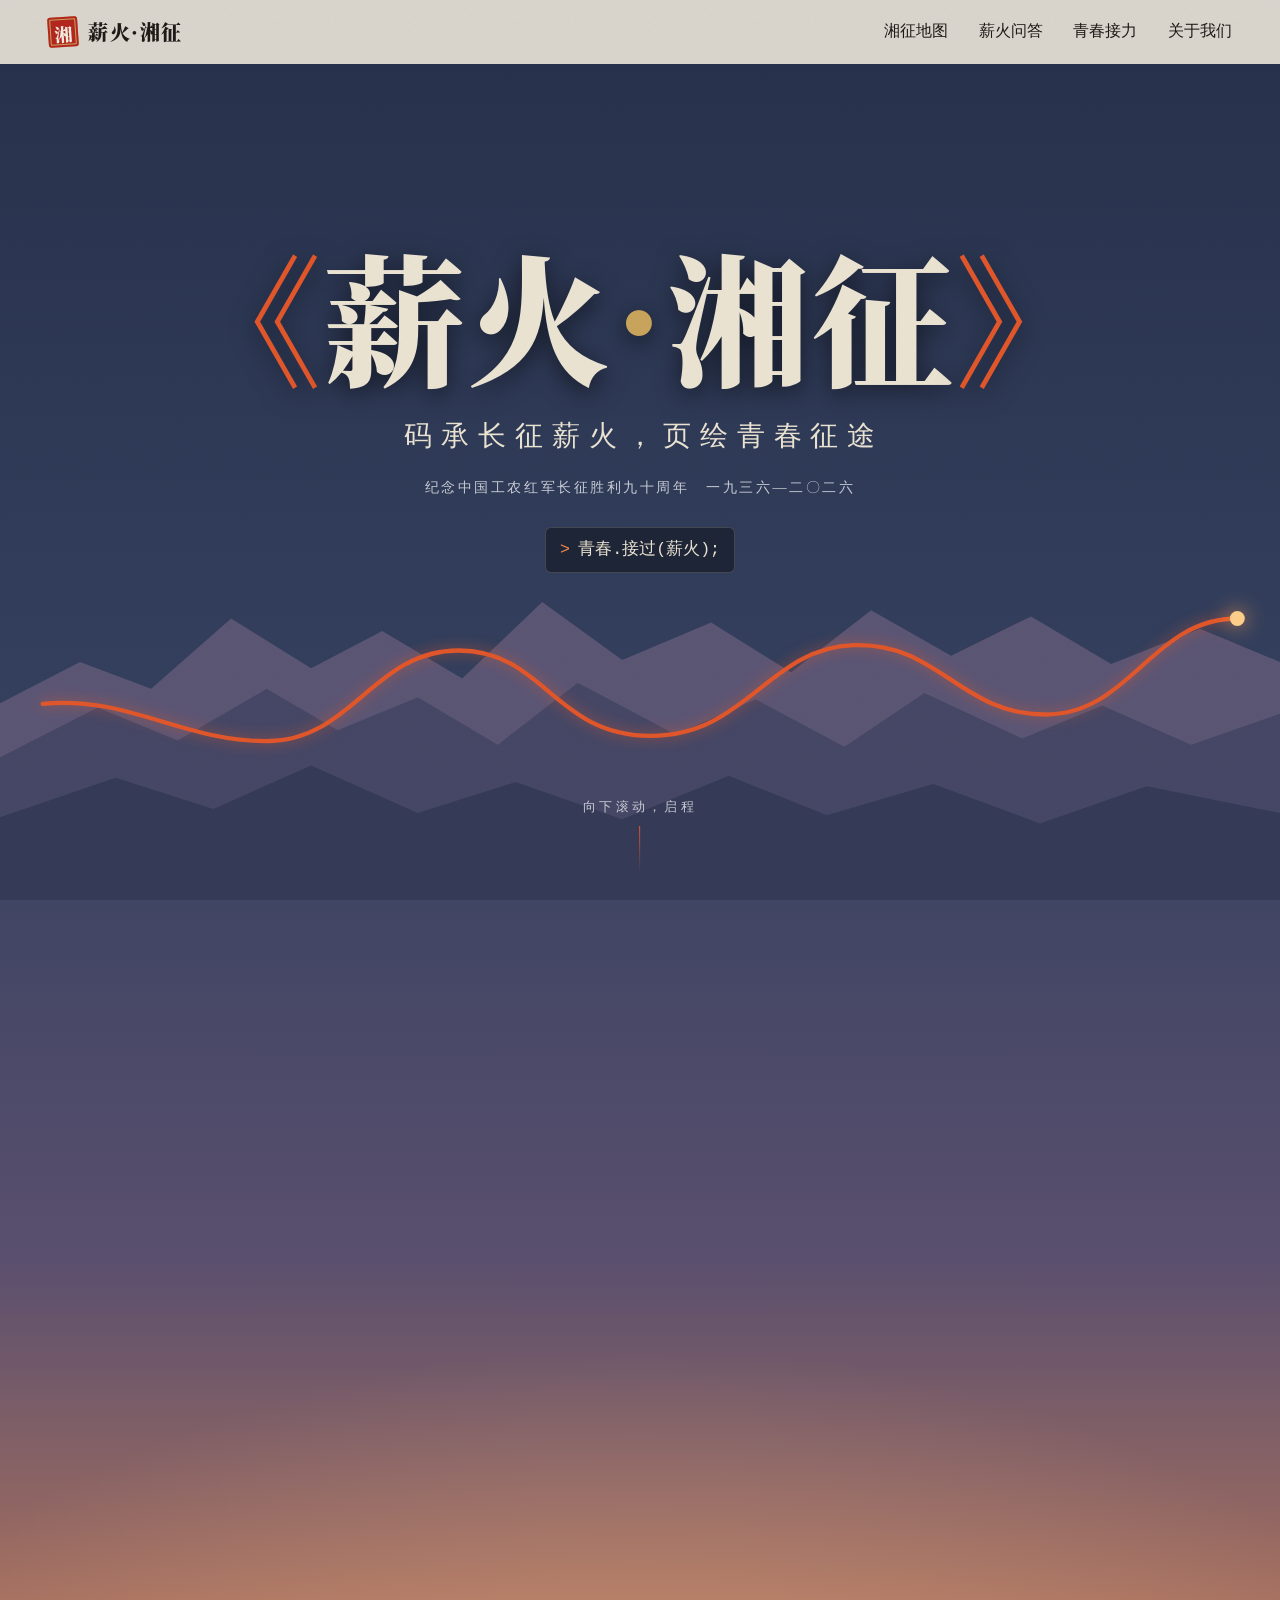
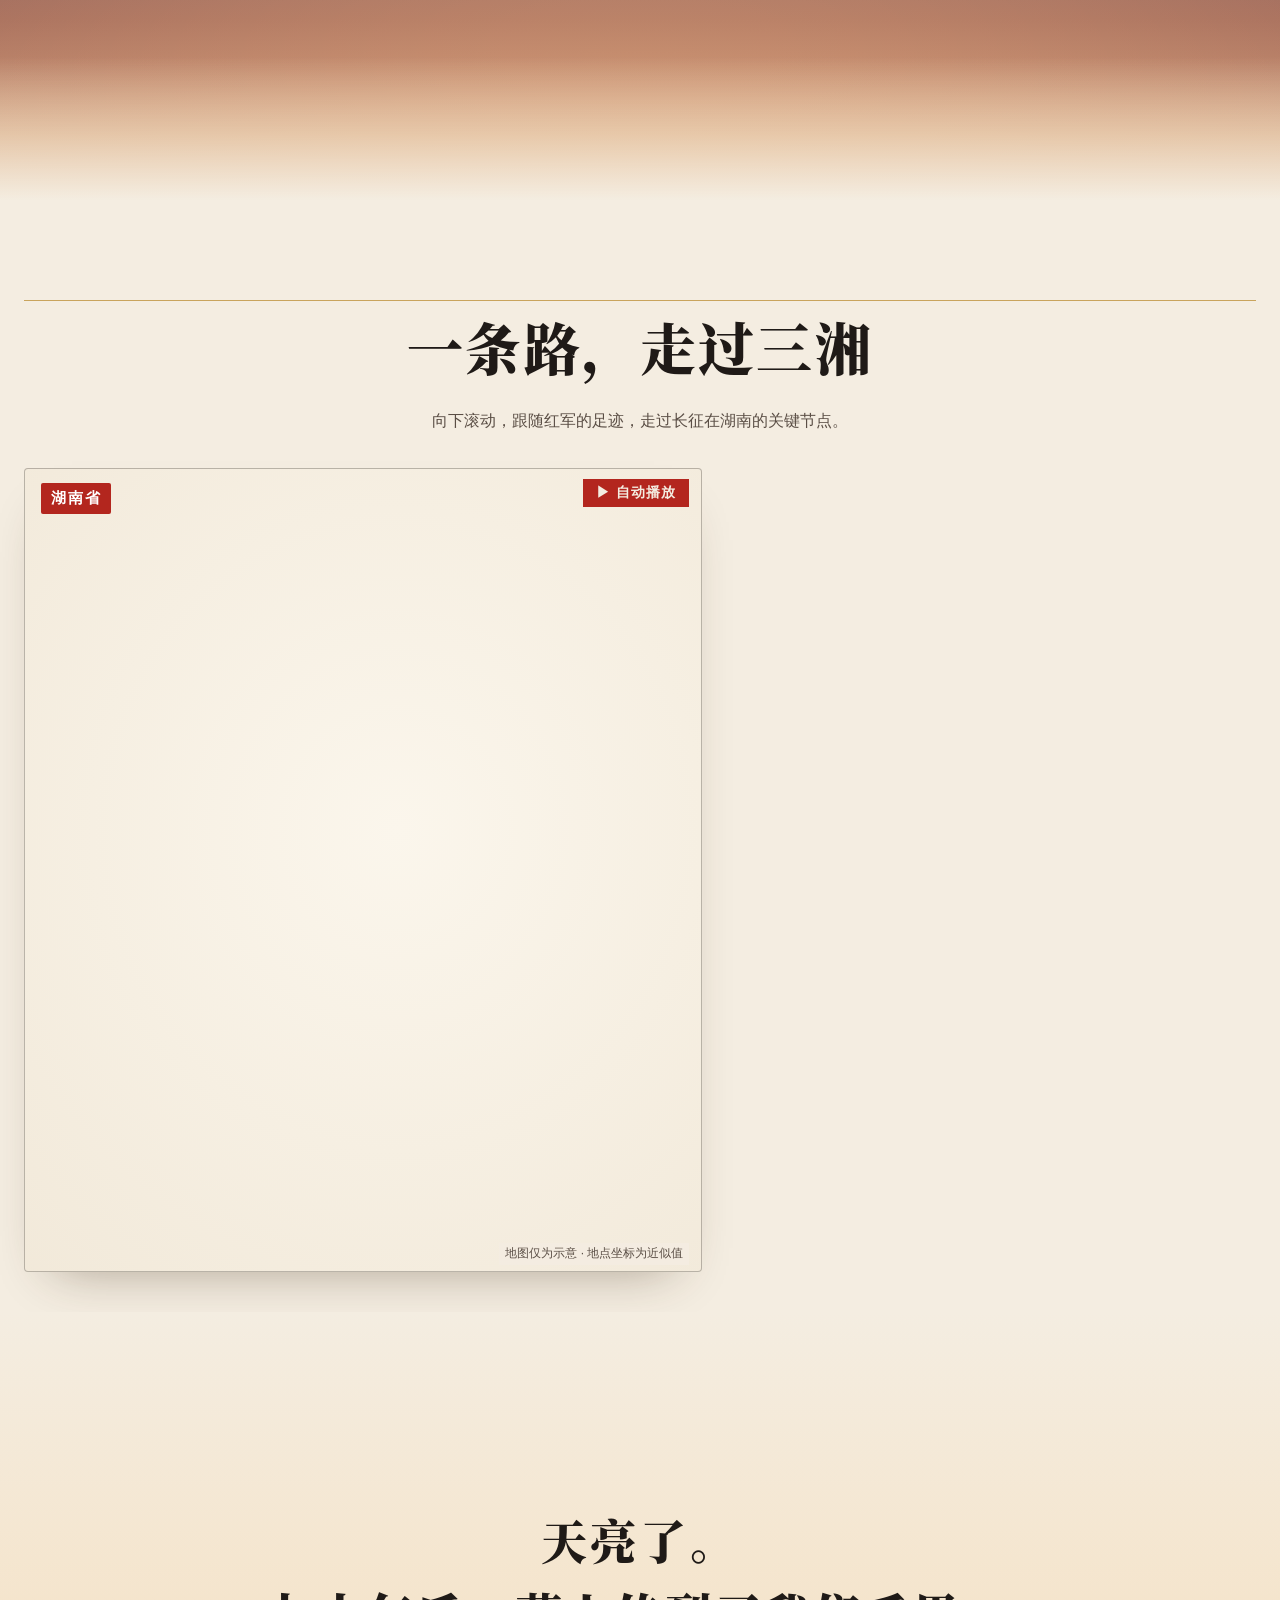
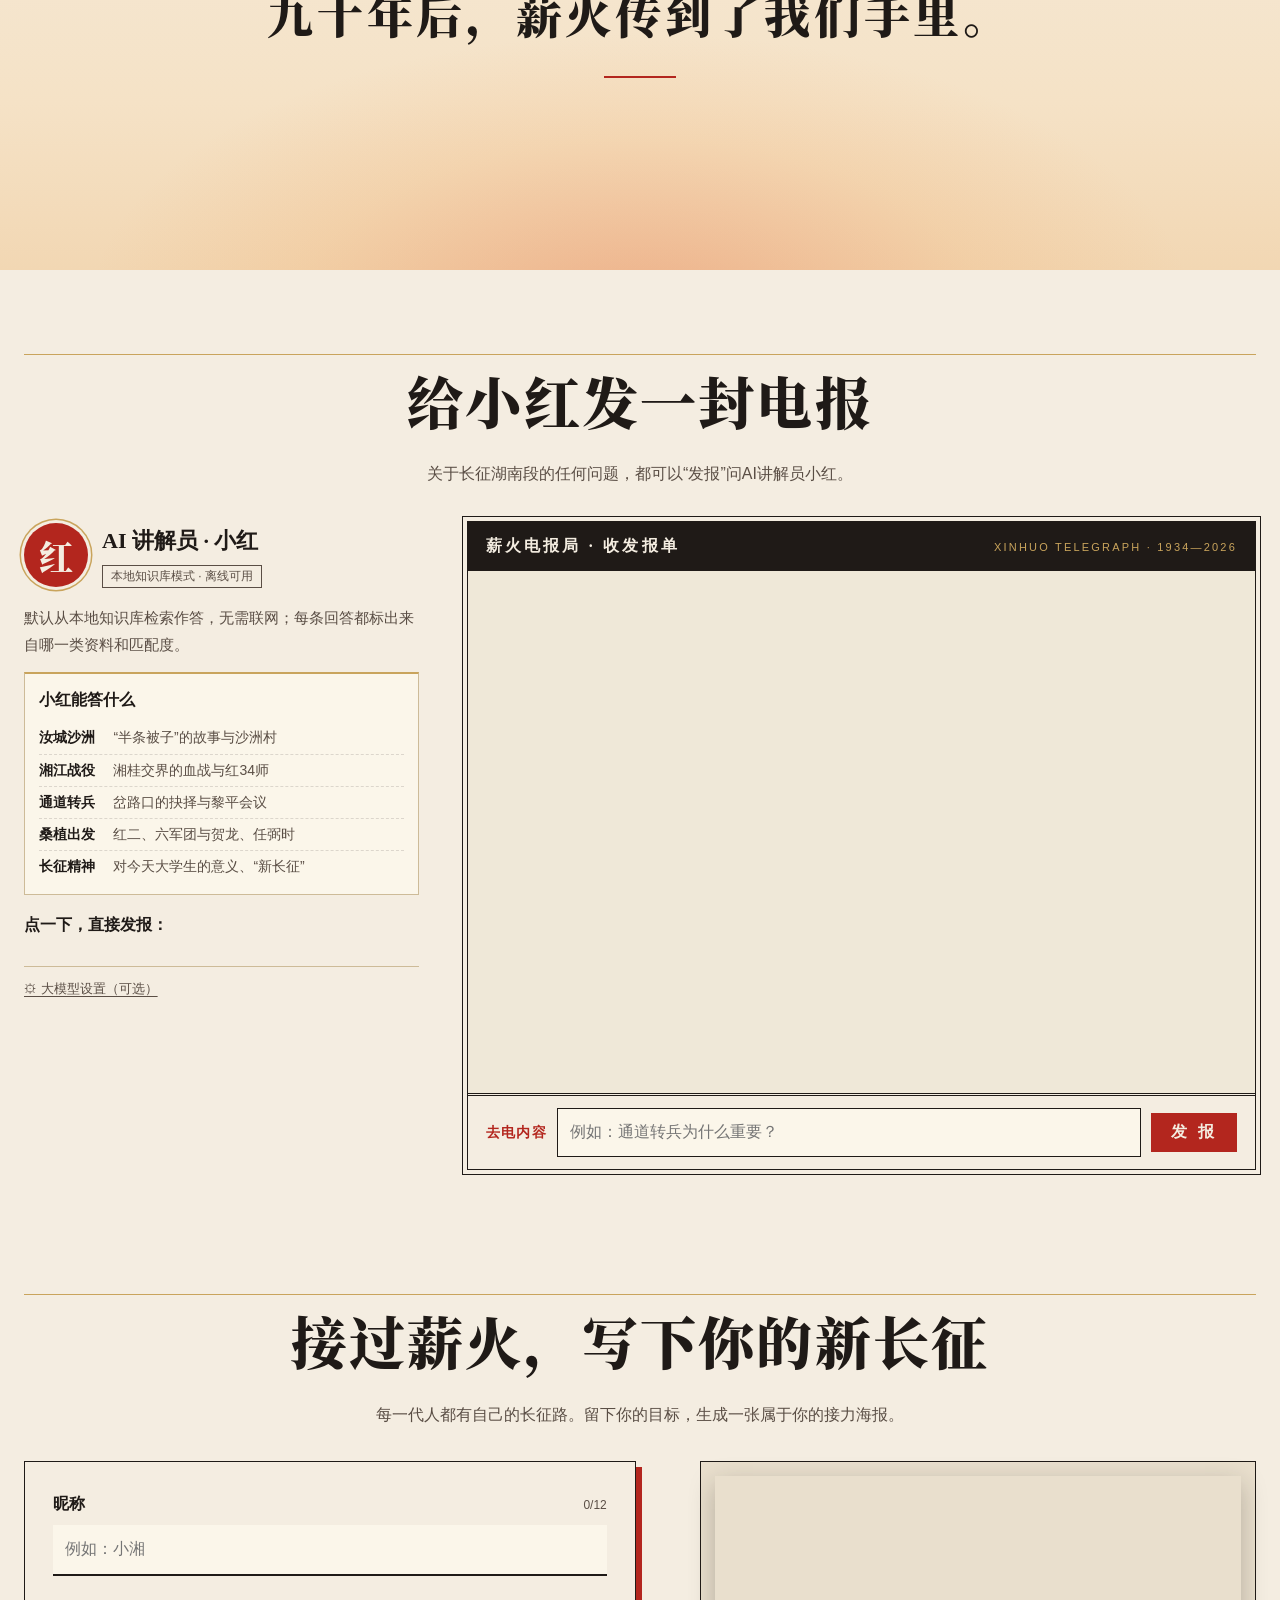
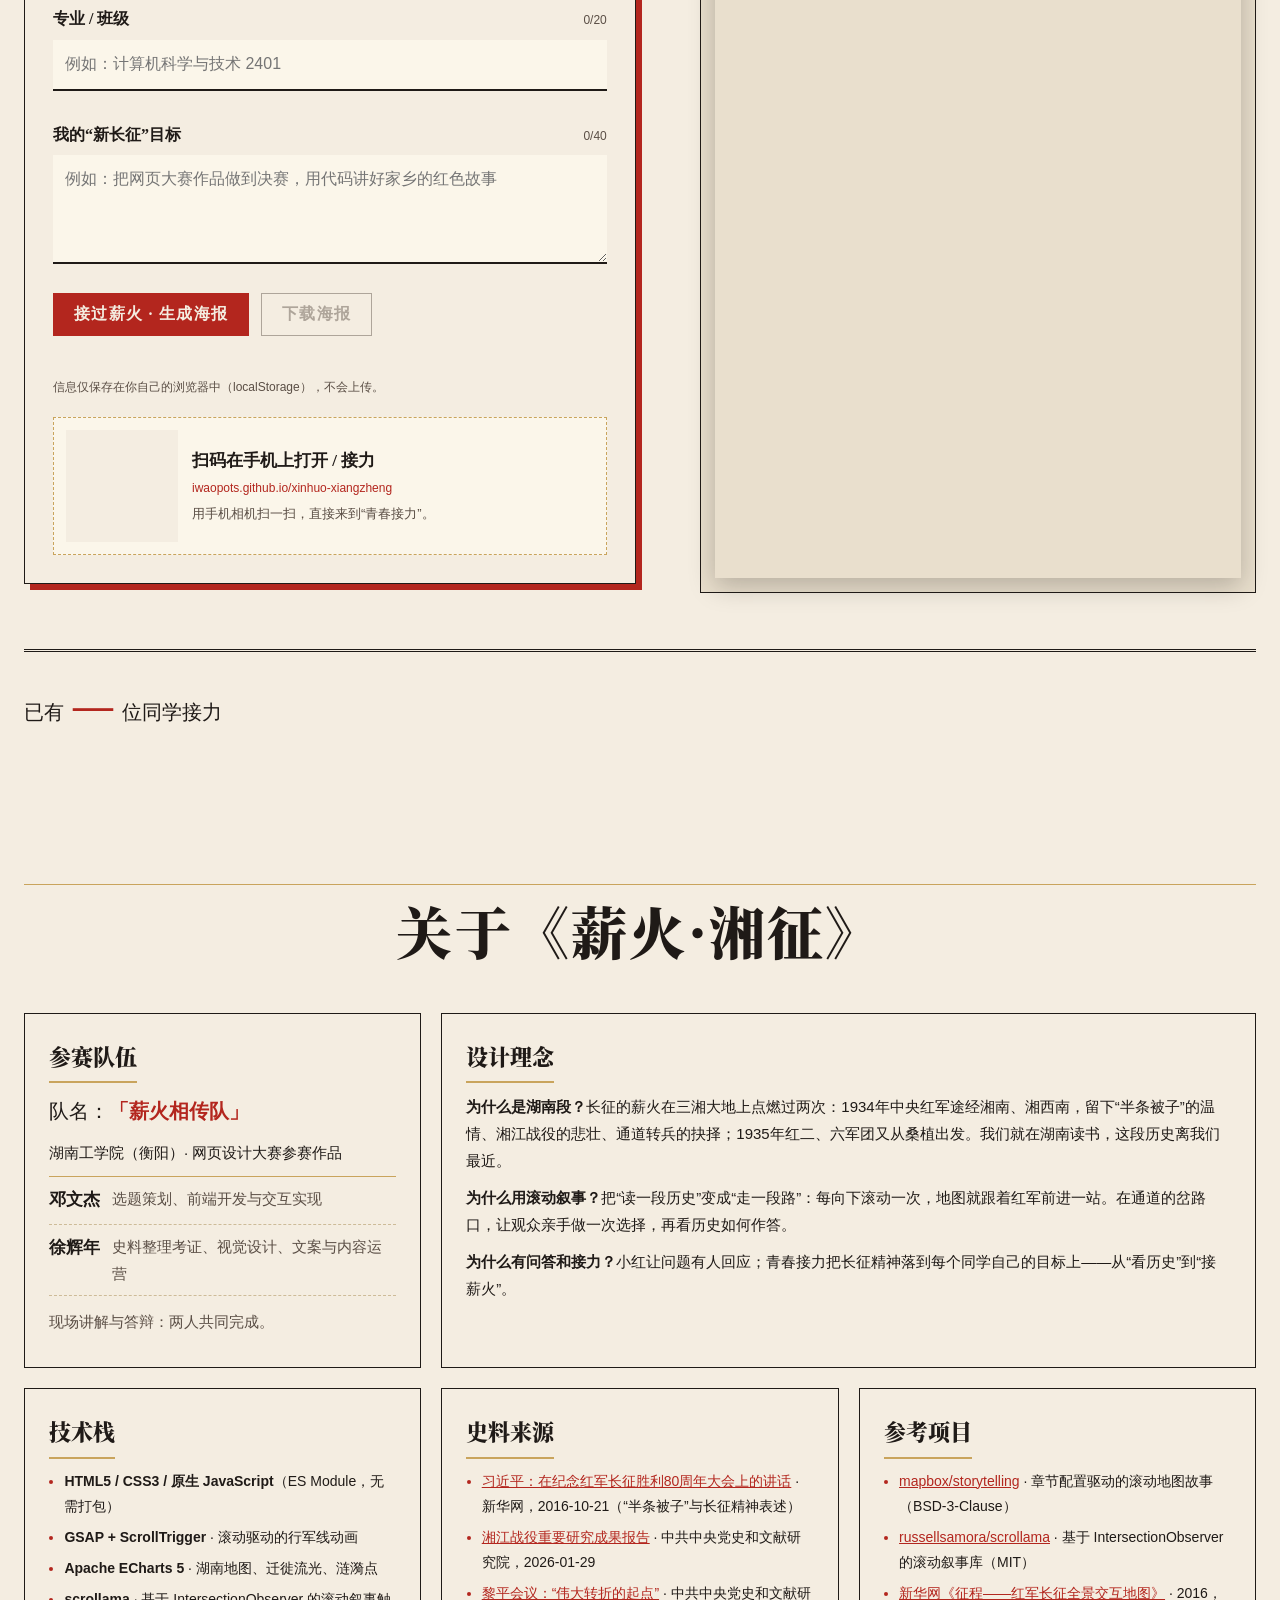
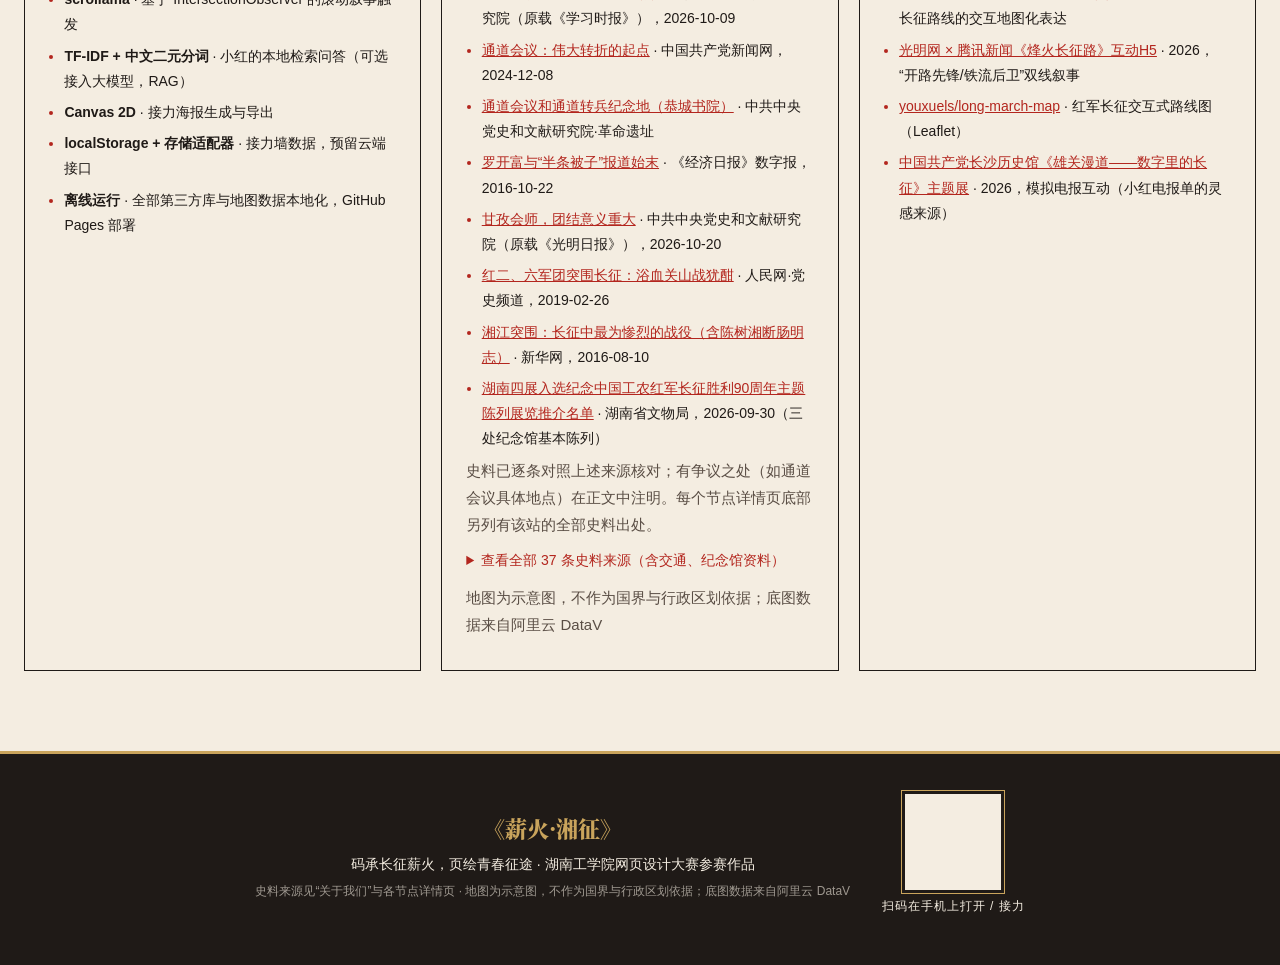
==== commit 813fa9cc: "v2.1: 投影友好提亮（暮色首页、亮底地图、亮底破晓、晨雾过渡）+ 汝城/通道/桑植实景配图" ====
--- a/index.html
+++ b/index.html
@@ -91,7 +91,7 @@
     </section>
 
     <!-- ===================== 2. 湘征地图（滚动叙事） ===================== -->
-    <section class="storymap is-night" id="storymap" aria-labelledby="storymap-title">
+    <section class="storymap" id="storymap" aria-labelledby="storymap-title">
       <header class="section-head">
         <h2 id="storymap-title">一条路，走过三湘</h2>
         <p class="section-lead">向下滚动，跟随红军的足迹，走过长征在湖南的关键节点。</p>
--- a/css/style.css
+++ b/css/style.css
@@ -1161,13 +1161,13 @@
   font-display: swap;
 }
 :root {
-  --night: #151A24;      /* 夜：带蓝的墨，不是纯黑 */
+  --night: #2A3450;      /* 暮色：v2.1 提亮一档（投影友好），不是纯黑 */
   --night-2: #1F2633;    /* 夜岭：地形填色 */
   --ridge: #3A4556;      /* 岭线：边界 */
   --ember: #E2572B;      /* 炬火：夜里的路线与光 */
   --ember-soft: #F08A4B;
   --moon: #ECE4D3;       /* 月白：夜里的文字 */
-  --moon-soft: #A9AFBB;  /* 夜里的次要文字（对 --night 对比度 ≥ 7:1） */
+  --moon-soft: #C9CDD6;  /* 暮色里的次要文字（对 --night 对比度 ≥ 7:1） */
   --display: "XinhuoSerif", var(--serif);
 }
 h1, h2, h3, .brand-text, .seal, .footer-title, .xiaohong-seal { font-family: var(--display); }
@@ -1180,15 +1180,15 @@
 /* ---------- 27. 夜行区块 ---------- */
 .v2 .is-night { background: var(--night); color: var(--moon); }
 .v2 .hero.is-night { background:
-  radial-gradient(120% 70% at 50% 108%, rgba(226, 87, 43, .22), transparent 60%),
-  linear-gradient(#0F131B, var(--night) 70%); }
+  radial-gradient(120% 60% at 50% 112%, rgba(255, 196, 140, .55), transparent 62%),
+  linear-gradient(#26304A 0%, #34405F 40%, #5A4F6E 70%, #A8705E 90%, #D9A27E 100%); }
 
 /* 纸张噪点在夜里改为“滤色”，否则会把夜色弄脏 */
 .v2 .paper-grain { opacity: .06; }
 
 /* 顶栏：夜里是半透明夜色，白天回到纸色（main.js 切换 .on-night） */
 .v2 .topbar { transition: background-color .4s, color .4s, border-color .3s, box-shadow .3s; }
-.v2 .topbar.on-night { background: rgba(21, 26, 36, .82); color: var(--moon); }
+.v2 .topbar.on-night { background: rgba(38, 48, 74, .86); color: var(--moon); }
 .v2 .topbar.on-night.is-scrolled { border-bottom-color: rgba(236, 228, 211, .25); box-shadow: none; }
 .v2 .topbar.on-night .seal { color: var(--moon); }
 
@@ -1203,9 +1203,9 @@
 /* ---------- 28. 首页「夜行」 ---------- */
 .v2 .hero-stage { color: var(--moon); }
 .ridges { position: absolute; left: 0; right: 0; bottom: 0; width: 100%; height: 46vh; pointer-events: none; }
-.ridge.r3 { fill: #1B2230; }
-.ridge.r2 { fill: #181E2A; }
-.ridge.r1 { fill: #12161F; }
+.ridge.r3 { fill: #5C5675; }
+.ridge.r2 { fill: #464766; }
+.ridge.r1 { fill: #353A57; }
 .embers { position: absolute; inset: 0; width: 100%; height: 100%; pointer-events: none; z-index: 1; }
 
 .v2 .march { z-index: 2; }
@@ -1290,11 +1290,13 @@
 /* ---------- 30. 破晓：夜色 → 纸色 ---------- */
 .dawn {
   position: relative;
-  min-height: 95vh;
-  display: grid; place-items: end center;
-  padding: 18vh 24px 12vh;
-  background: linear-gradient(180deg,
-    var(--night) 0%, #262433 16%, #5E4244 32%, #B97752 46%, #E7BF93 60%, #F1E2CB 74%, var(--paper) 88%);
+  min-height: 62vh;
+  display: grid; place-items: center;
+  padding: 12vh 24px;
+  /* v2.1：破晓改在亮底上——纸色中升起一轮暖光，投影仪上也清楚 */
+  background:
+    radial-gradient(60% 70% at 50% 108%, rgba(226, 87, 43, .30), rgba(240, 160, 90, .16) 45%, transparent 72%),
+    linear-gradient(180deg, var(--paper), #F5E2C6 70%, #F2D7B3);
   text-align: center;
 }
 .dawn-line {
@@ -1334,3 +1336,20 @@
   .embers { display: none; }
   .hero-code code.is-typing::after { animation: none; }
 }
+
+/* ---------- 33. v2.1 投影友好：日出接缝与亮底地图 ---------- */
+.v2 .storymap { background: var(--paper); }
+/* 首页底部一层晨雾：山脊淡进纸色，暮色与白天之间没有硬边 */
+.v2 .hero.is-night::after {
+  content: ""; position: absolute; left: 0; right: 0; bottom: 0; height: 16vh; z-index: 2; pointer-events: none;
+  background: linear-gradient(rgba(244, 237, 225, 0), rgba(236, 214, 186, .75) 55%, var(--paper));
+}
+.v2 .storymap .map-frame {
+  border: 1px solid rgba(31, 26, 23, .28);
+  outline: 0;
+  border-radius: 4px;
+  background: radial-gradient(90% 80% at 55% 45%, #FBF6EC, #F1E8D8);
+  box-shadow: 0 24px 50px -30px rgba(60, 40, 20, .45);
+}
+.v2 .storymap .map-caption { background: var(--red); color: #fff; border-radius: 2px; top: 14px; left: 16px; }
+.v2 .storymap .step { border-radius: 3px; }
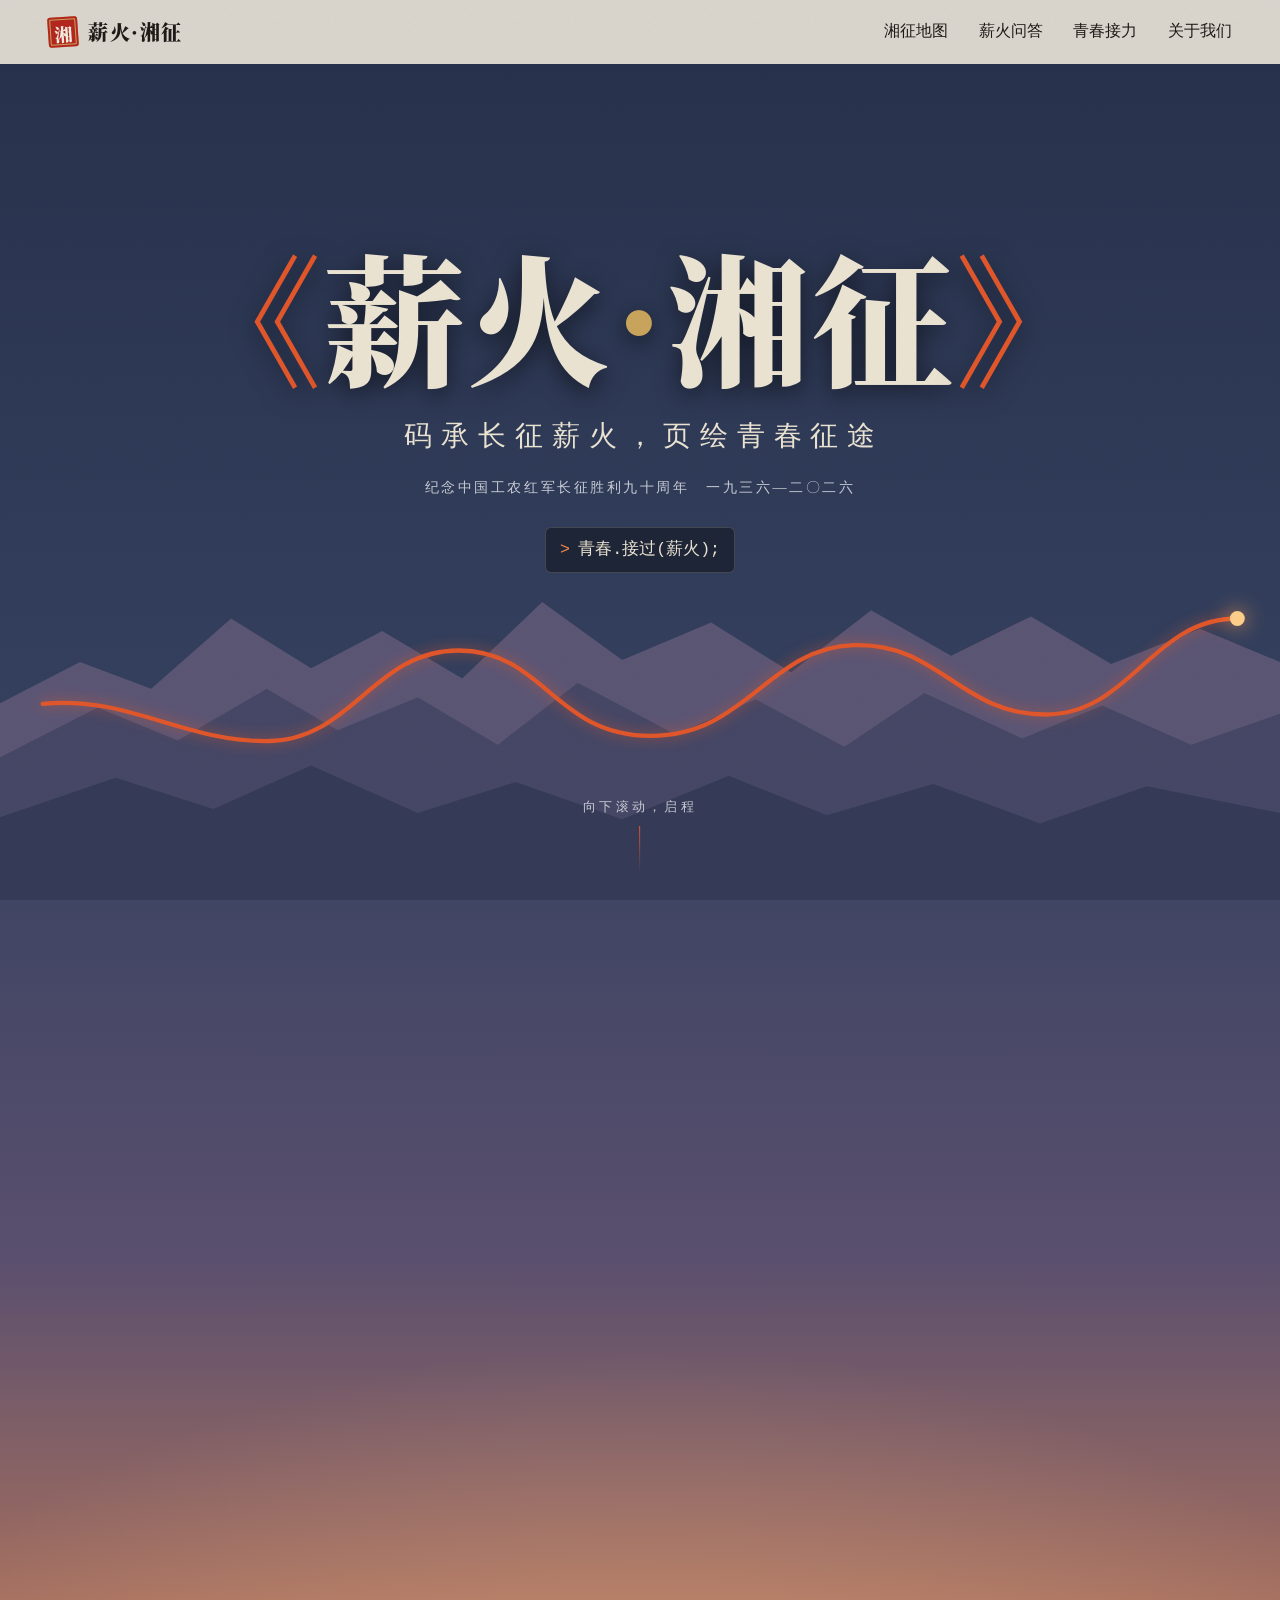
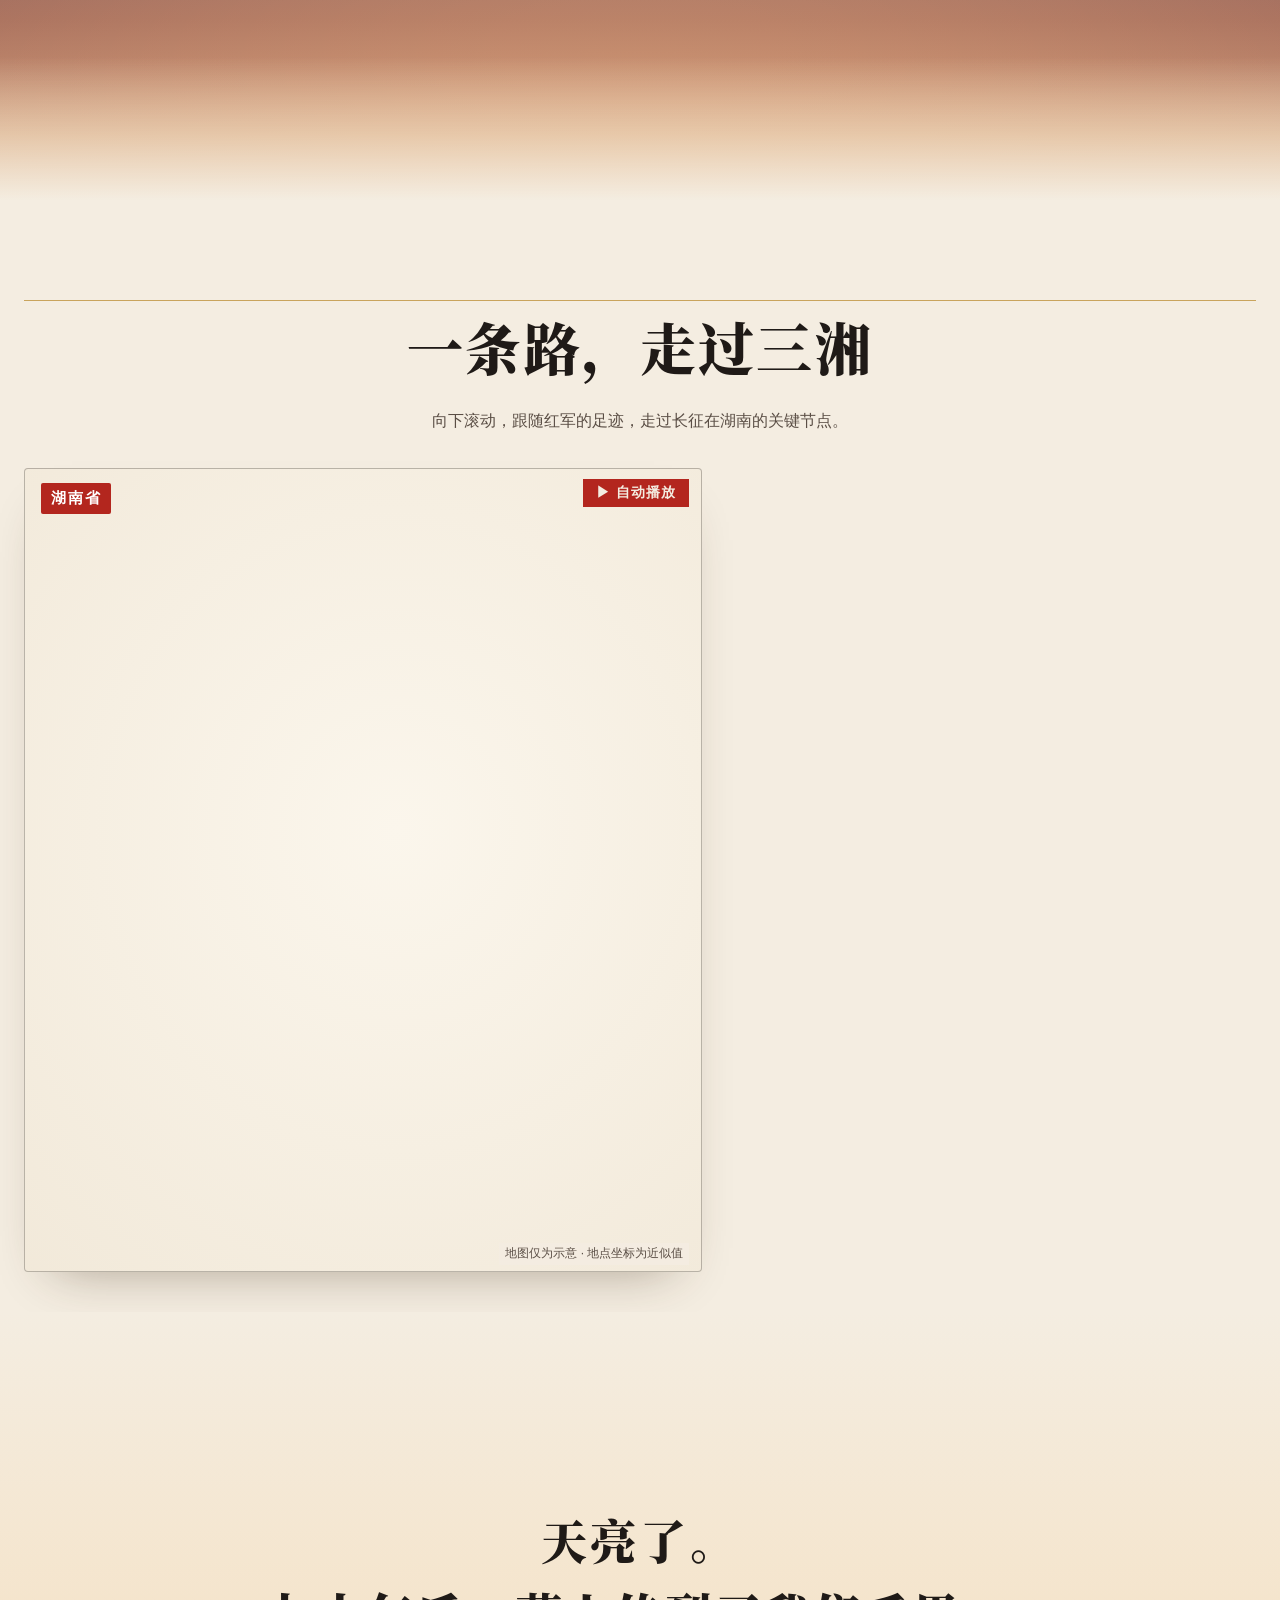
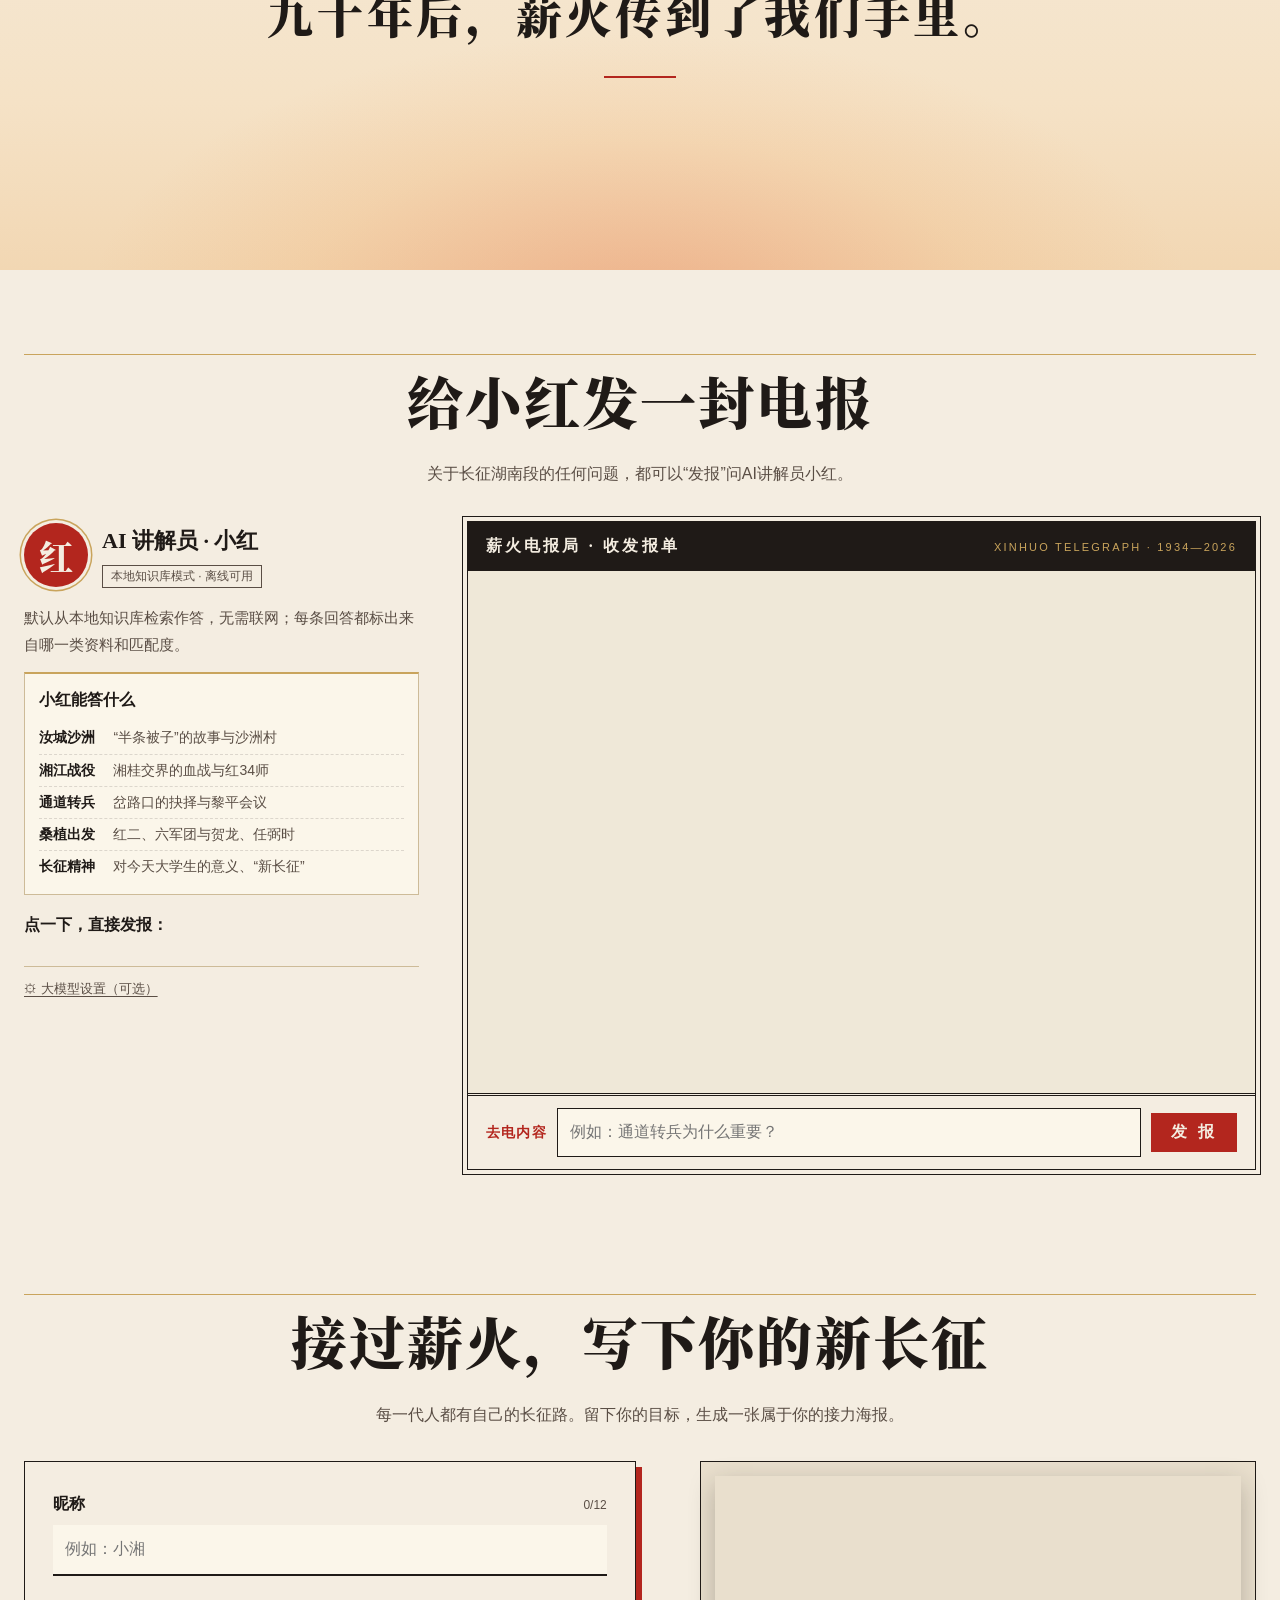
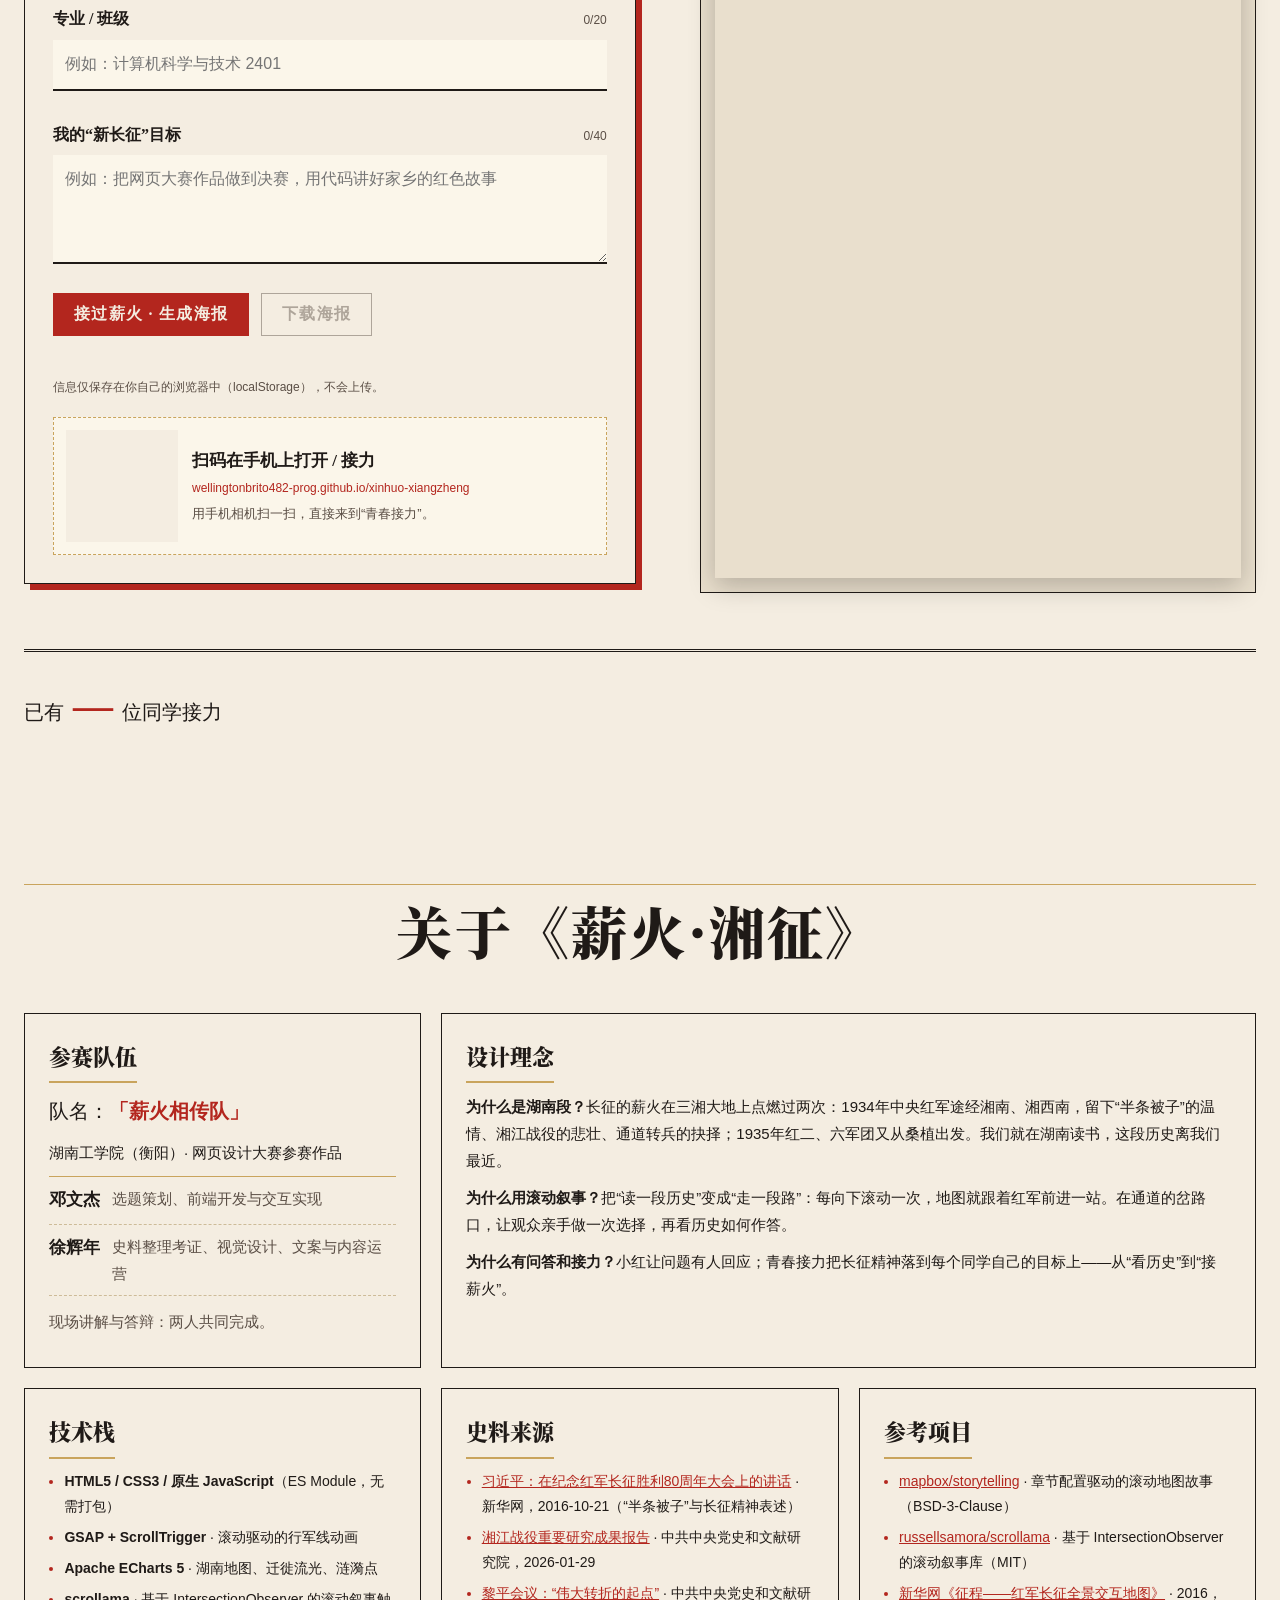
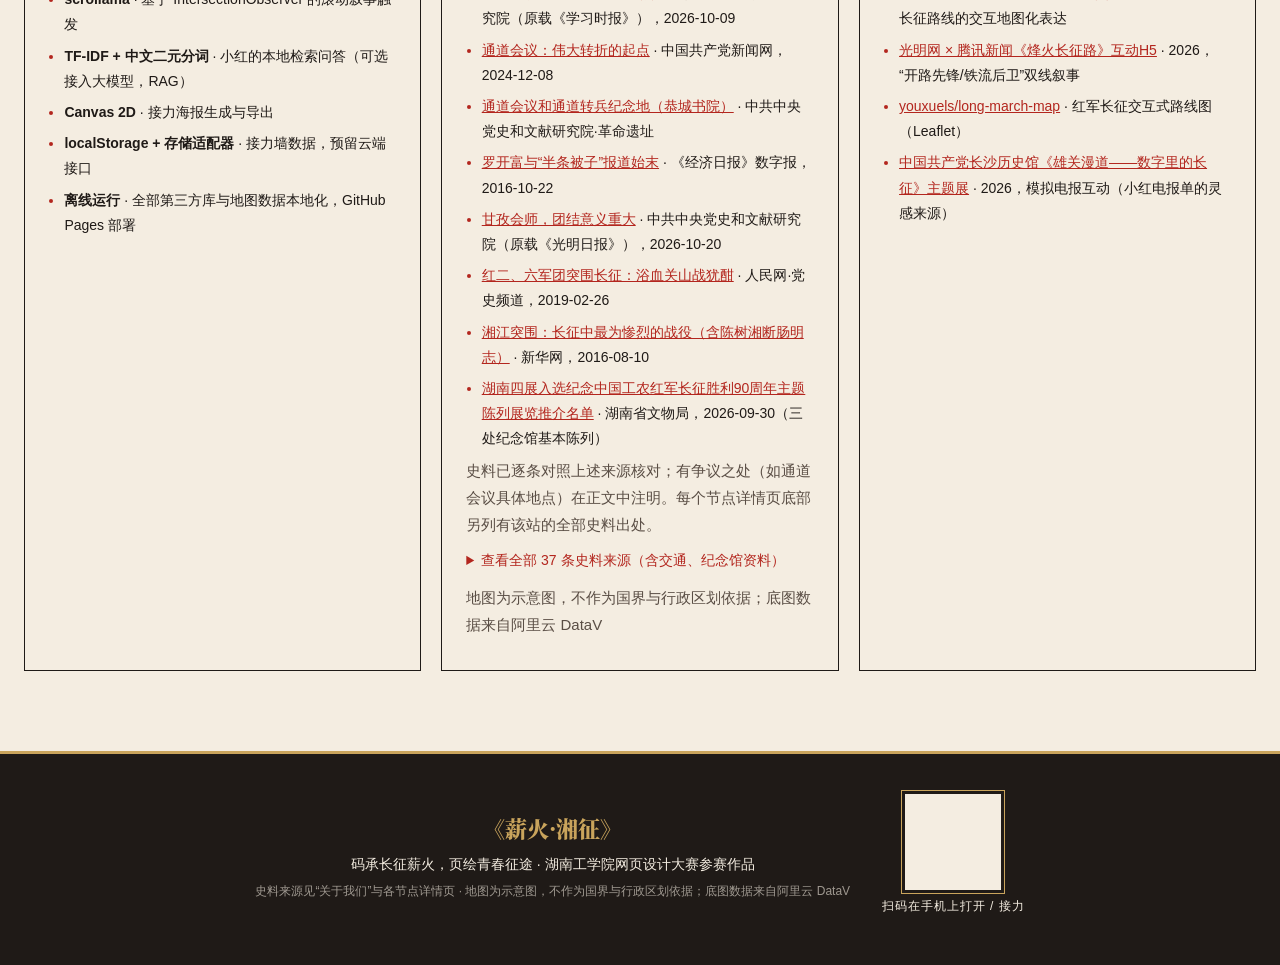
==== commit accaecd6: "v2.1: 部署地址迁到 wellingtonbrito482-prog.github.io（二维码、OG、文档）" ====
--- a/index.html
+++ b/index.html
@@ -11,8 +11,8 @@
   <meta property="og:site_name" content="薪火·湘征" />
   <meta property="og:title" content="《薪火·湘征》—— 长征湖南段交互数字展" />
   <meta property="og:description" content="码承长征薪火，页绘青春征途 · 纪念中国工农红军长征胜利90周年（1936—2026）" />
-  <meta property="og:url" content="https://iwaopots.github.io/xinhuo-xiangzheng/" />
-  <meta property="og:image" content="https://iwaopots.github.io/xinhuo-xiangzheng/assets/og.png" />
+  <meta property="og:url" content="https://wellingtonbrito482-prog.github.io/xinhuo-xiangzheng/" />
+  <meta property="og:image" content="https://wellingtonbrito482-prog.github.io/xinhuo-xiangzheng/assets/og.png" />
   <meta property="og:image:width" content="1200" />
   <meta property="og:image:height" content="630" />
   <meta property="og:image:alt" content="《薪火·湘征》长征湖南段交互数字展" />
@@ -226,7 +226,7 @@
             <div class="qr-box" data-qr></div>
             <div>
               <p class="qr-title">扫码在手机上打开 / 接力</p>
-              <p class="qr-url">iwaopots.github.io/xinhuo-xiangzheng</p>
+              <p class="qr-url">wellingtonbrito482-prog.github.io/xinhuo-xiangzheng</p>
               <p class="qr-note">用手机相机扫一扫，直接来到“青春接力”。</p>
             </div>
           </div>
--- a/css/style.css
+++ b/css/style.css
@@ -1353,3 +1353,6 @@
 }
 .v2 .storymap .map-caption { background: var(--red); color: #fff; border-radius: 2px; top: 14px; left: 16px; }
 .v2 .storymap .step { border-radius: 3px; }
+
+/* v2.1 新域名较长，二维码下网址允许换行 */
+.qr-url{overflow-wrap:anywhere;}
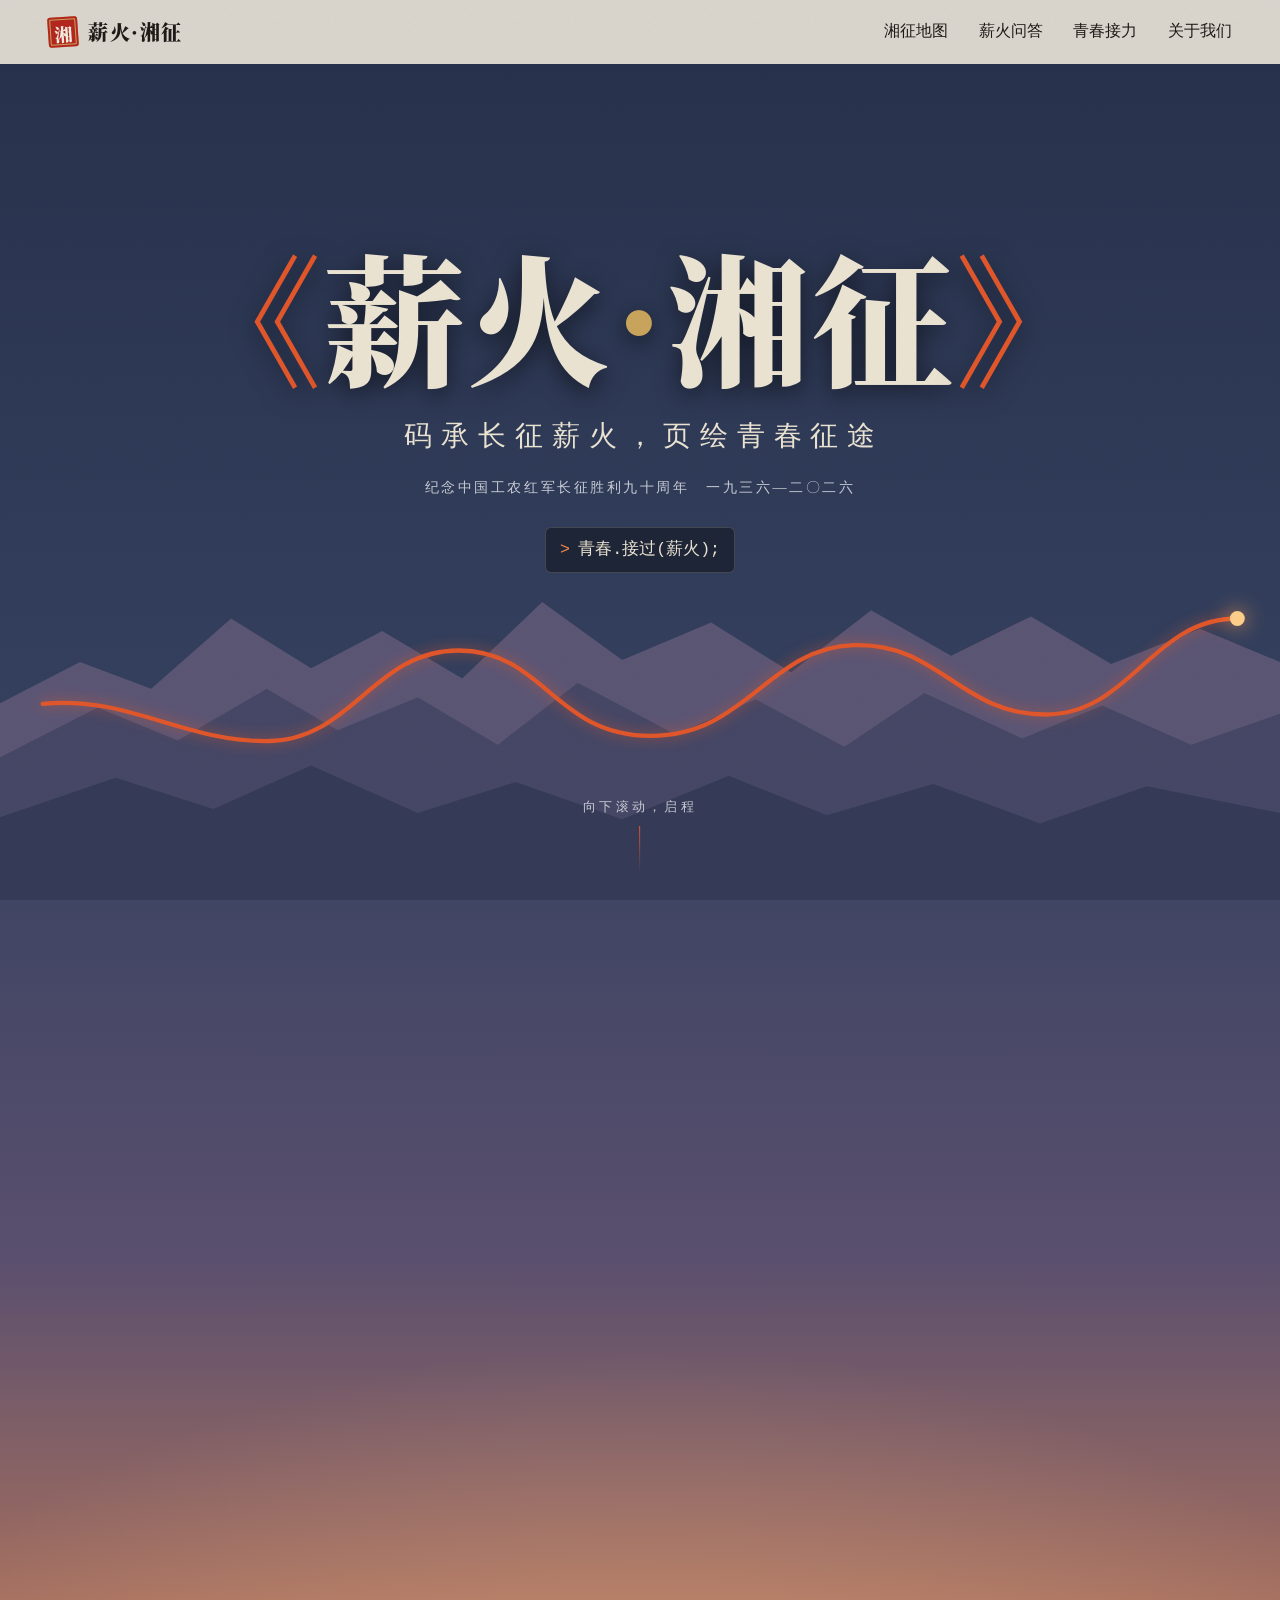
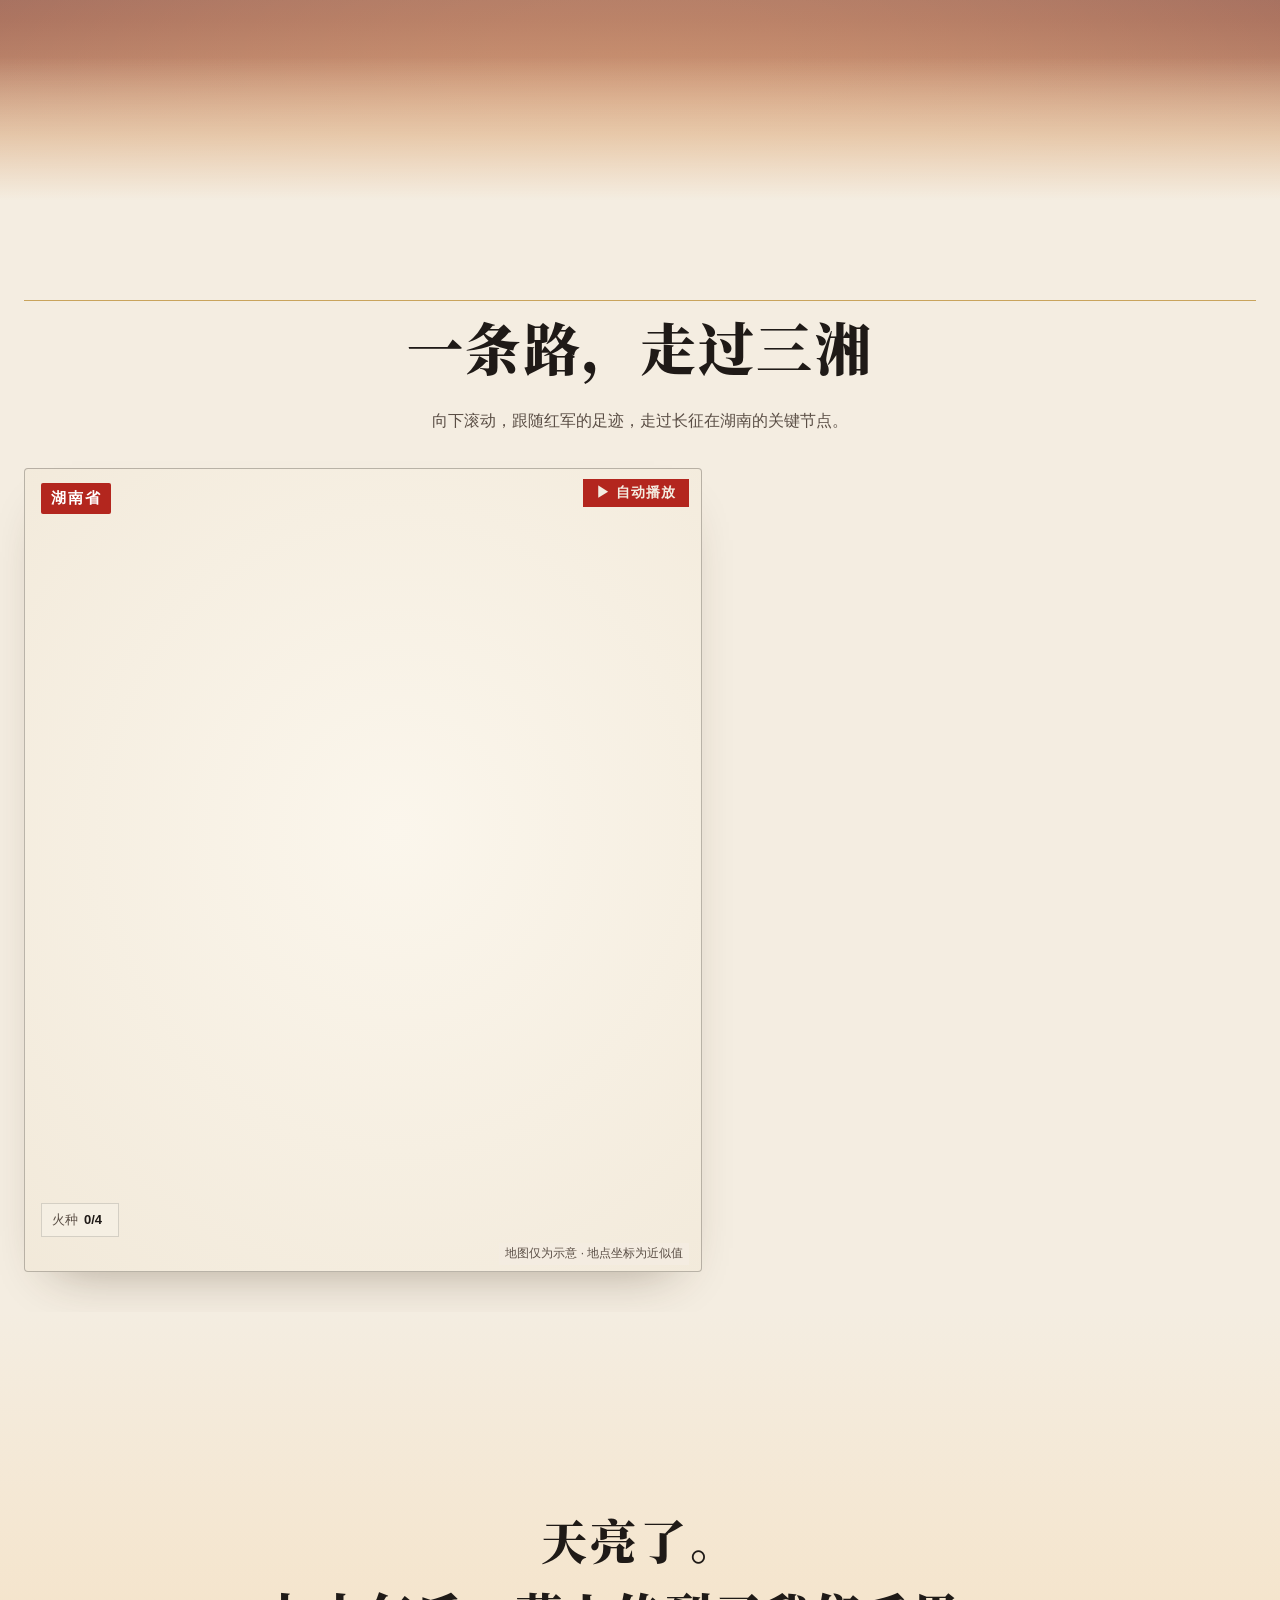
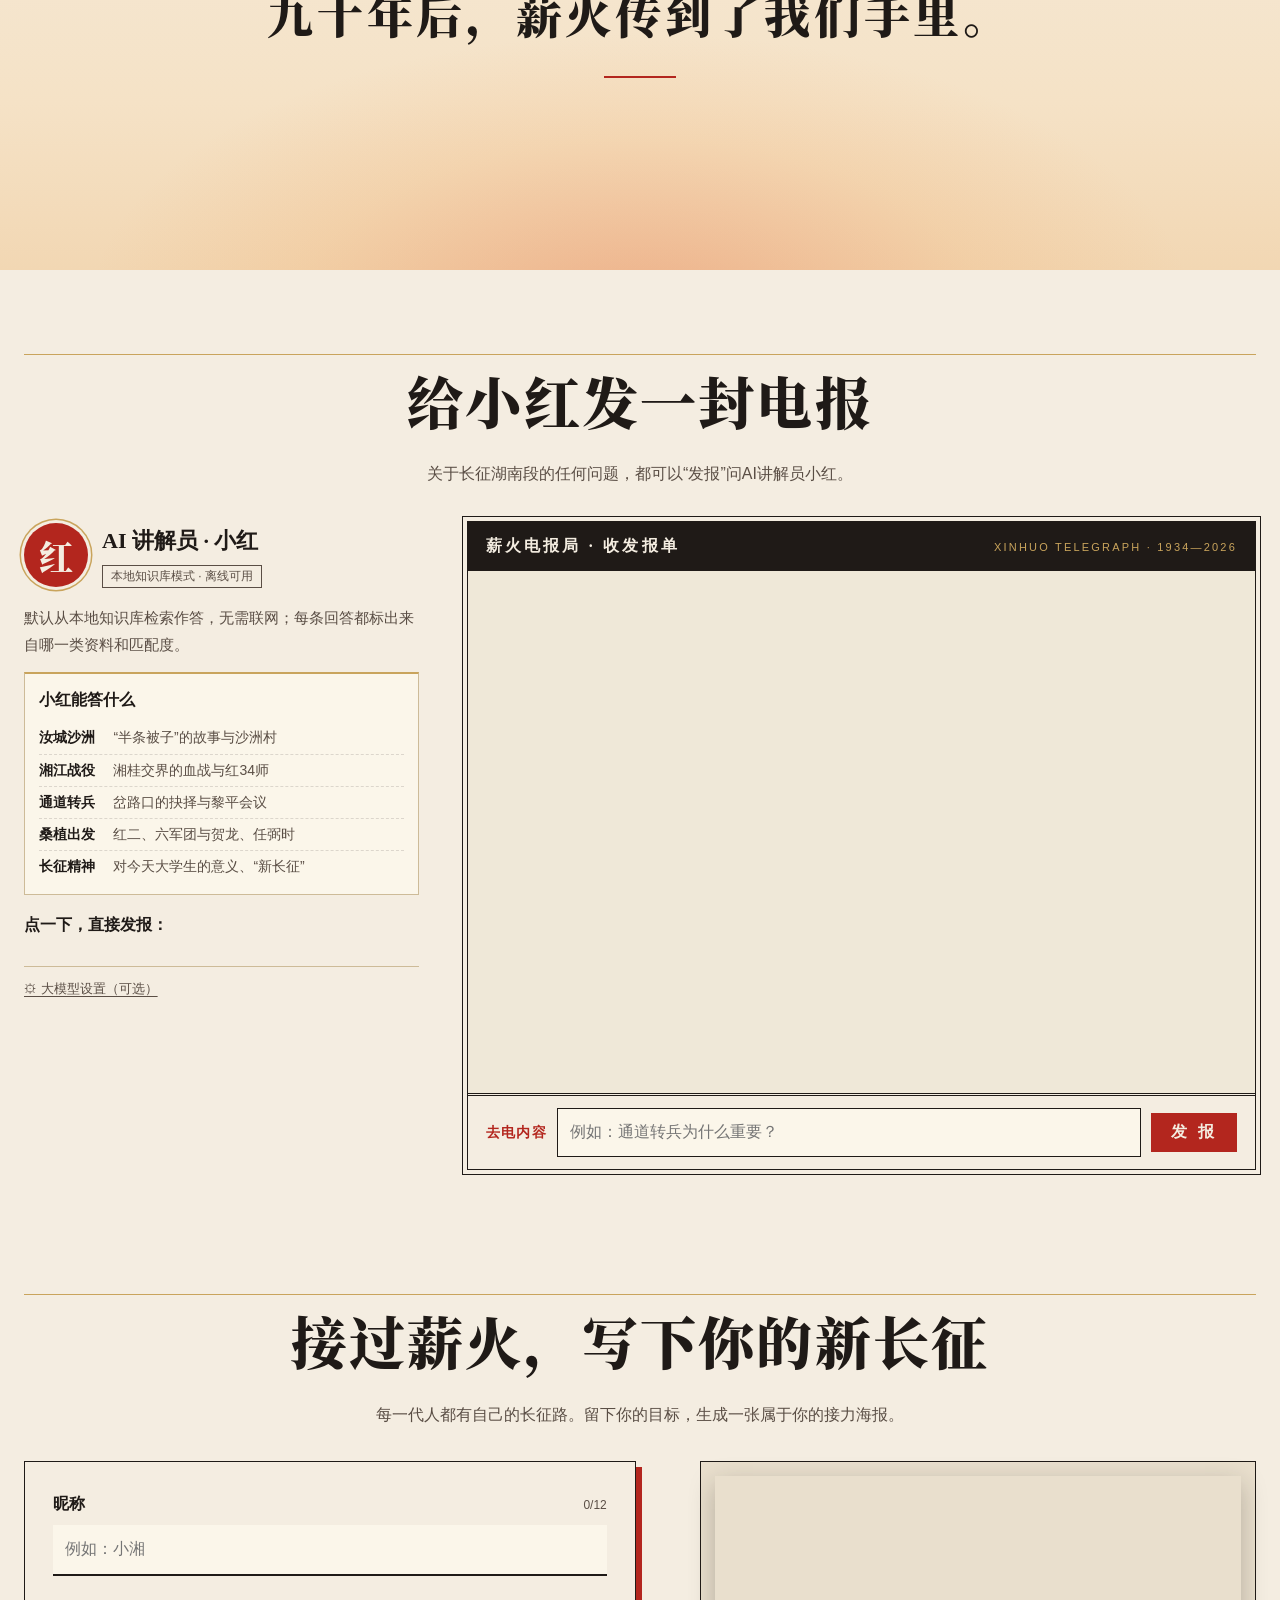
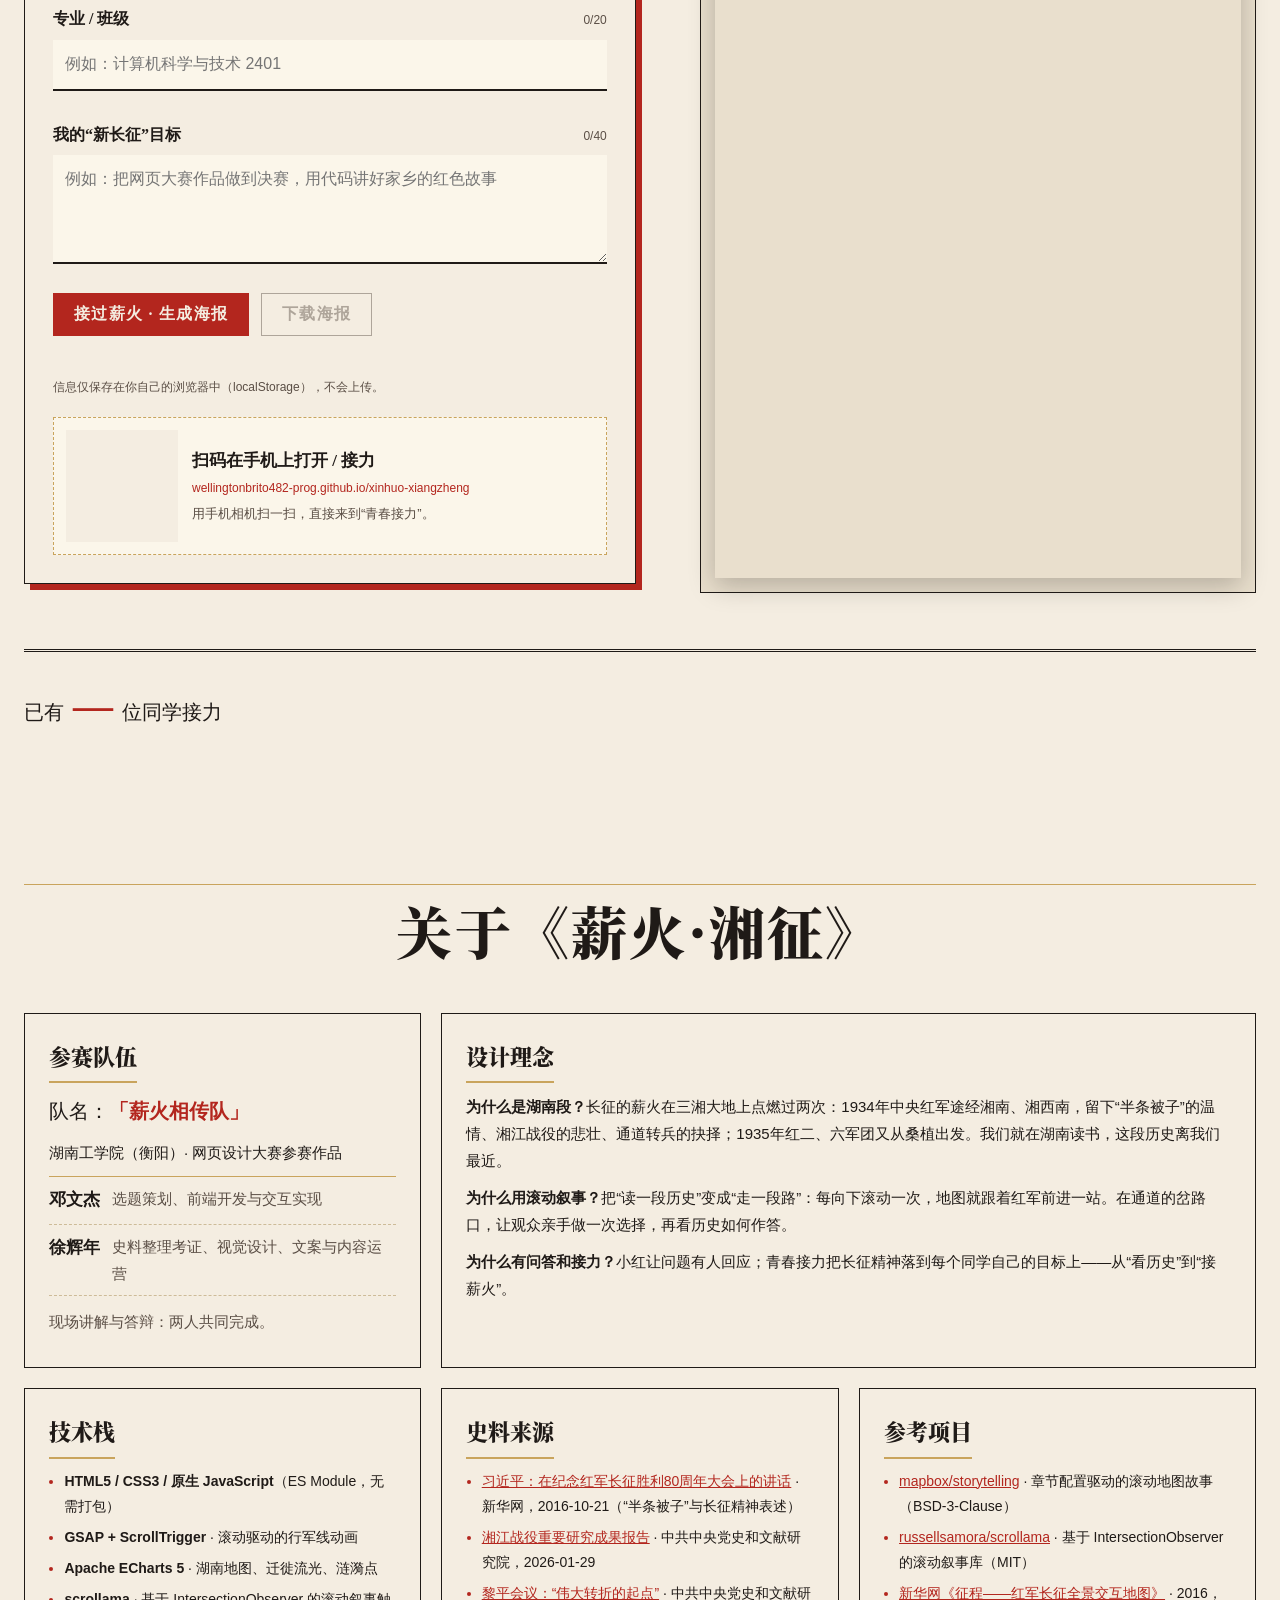
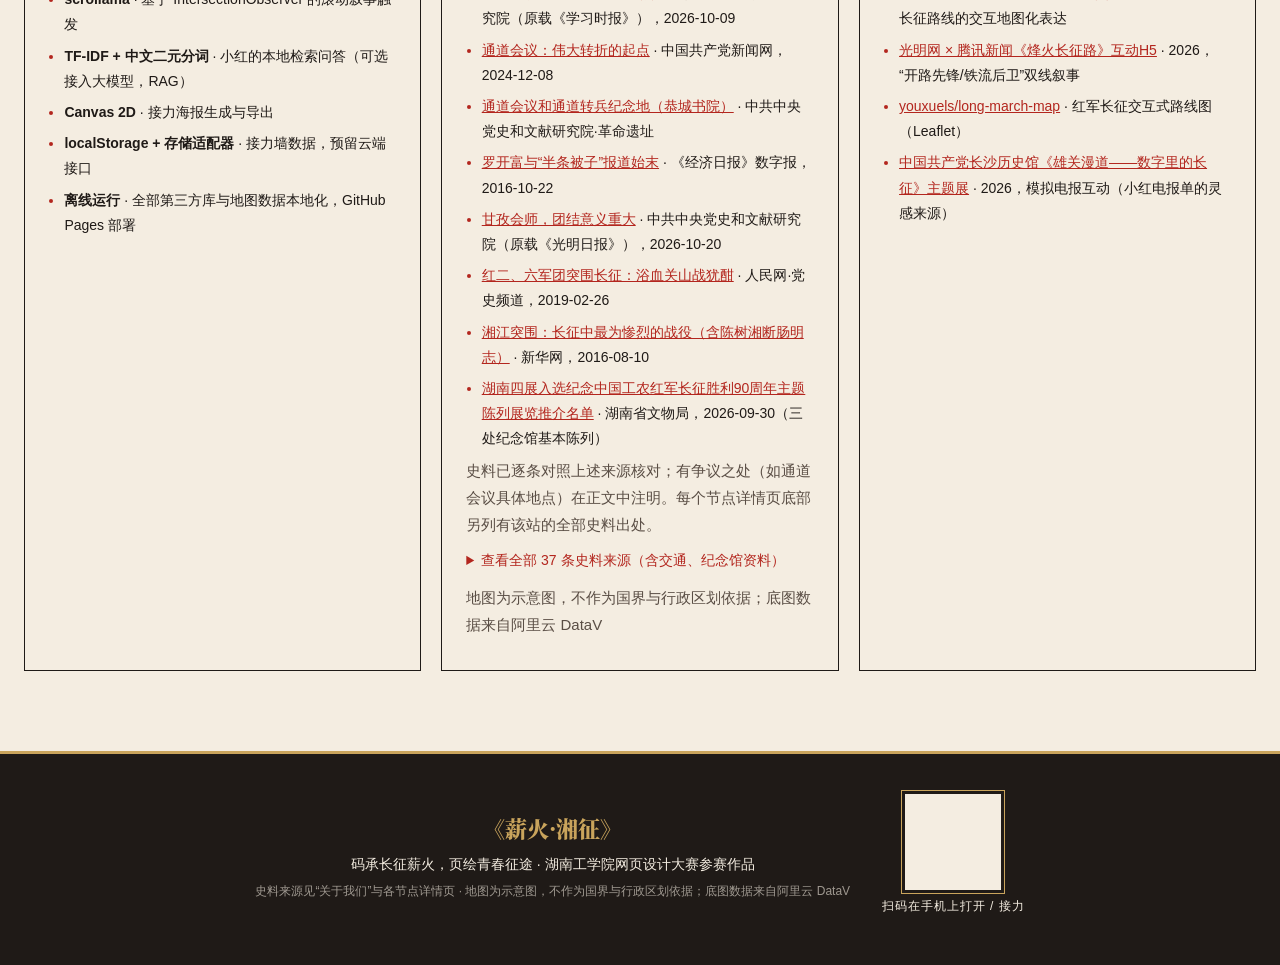
==== commit d4b7d35d: "v2.2: 点亮火种（一站一题、计数、海报火点）+ 对标调研" ====
--- a/index.html
+++ b/index.html
@@ -20,7 +20,6 @@
   <meta name="twitter:card" content="summary_large_image" />
   <!-- 内联 SVG 图标（红色印章“湘”），无需额外文件，也避免 favicon 404 -->
   <link rel="icon" href="data:image/svg+xml,%3Csvg xmlns='http://www.w3.org/2000/svg' viewBox='0 0 64 64'%3E%3Crect width='64' height='64' rx='8' fill='%23B3261E'/%3E%3Ctext x='32' y='45' font-size='38' text-anchor='middle' fill='%23F4EDE1' font-family='serif' font-weight='bold'%3E%E6%B9%98%3C/text%3E%3C/svg%3E" />
-  <link rel="preload" href="assets/fonts/xinhuo-serif-black.woff2" as="font" type="font/woff2" crossorigin />
   <link rel="stylesheet" href="css/style.css" />
 </head>
 <body class="v2">
@@ -104,6 +103,8 @@
             <div id="map" class="map" role="img" aria-label="湖南长征路线地图"></div>
             <div class="map-caption" id="mapCaption" aria-live="polite">湖南省</div>
             <p class="map-note">地图仅为示意 · 地点坐标为近似值</p>
+            <!-- v2.2 点亮火种计数（js/storymap.js） -->
+            <p class="spark-count" id="sparkCount" aria-live="polite">火种 <b>0/4</b> <span class="spark-dots" aria-hidden="true"></span></p>
             <!-- v1：自动播放（现场演示用），逻辑见 js/autoplay.js -->
             <div class="autoplay">
               <button type="button" class="autoplay-btn" id="autoplayBtn" aria-pressed="false">▶ 自动播放</button>
@@ -383,6 +384,10 @@
   <script src="vendor/echarts.min.js"></script>
   <script src="vendor/scrollama.min.js"></script>
   <script src="vendor/qrcode-generator.js"></script>
-  <script type="module" src="js/main.js"></script>
+  <!-- 数据与脚本均以经典 script 加载：双击 index.html（file://）也能直接打开，无需服务器。源码见 js/*.js，打包命令见 README -->
+  <script src="data/hunan.js"></script>
+  <script src="data/neighbors.js"></script>
+  <script src="js/data/kb.js"></script>
+  <script src="js/bundle-main.js"></script>
 </body>
 </html>
--- a/css/style.css
+++ b/css/style.css
@@ -1155,7 +1155,7 @@
 /* ---------- 26. 自托管标题字体（思源宋体 Heavy 子集，SIL OFL 1.1，离线可用） ---------- */
 @font-face {
   font-family: "XinhuoSerif";
-  src: url("../assets/fonts/xinhuo-serif-black.woff2") format("woff2");
+  src: url("[data-uri]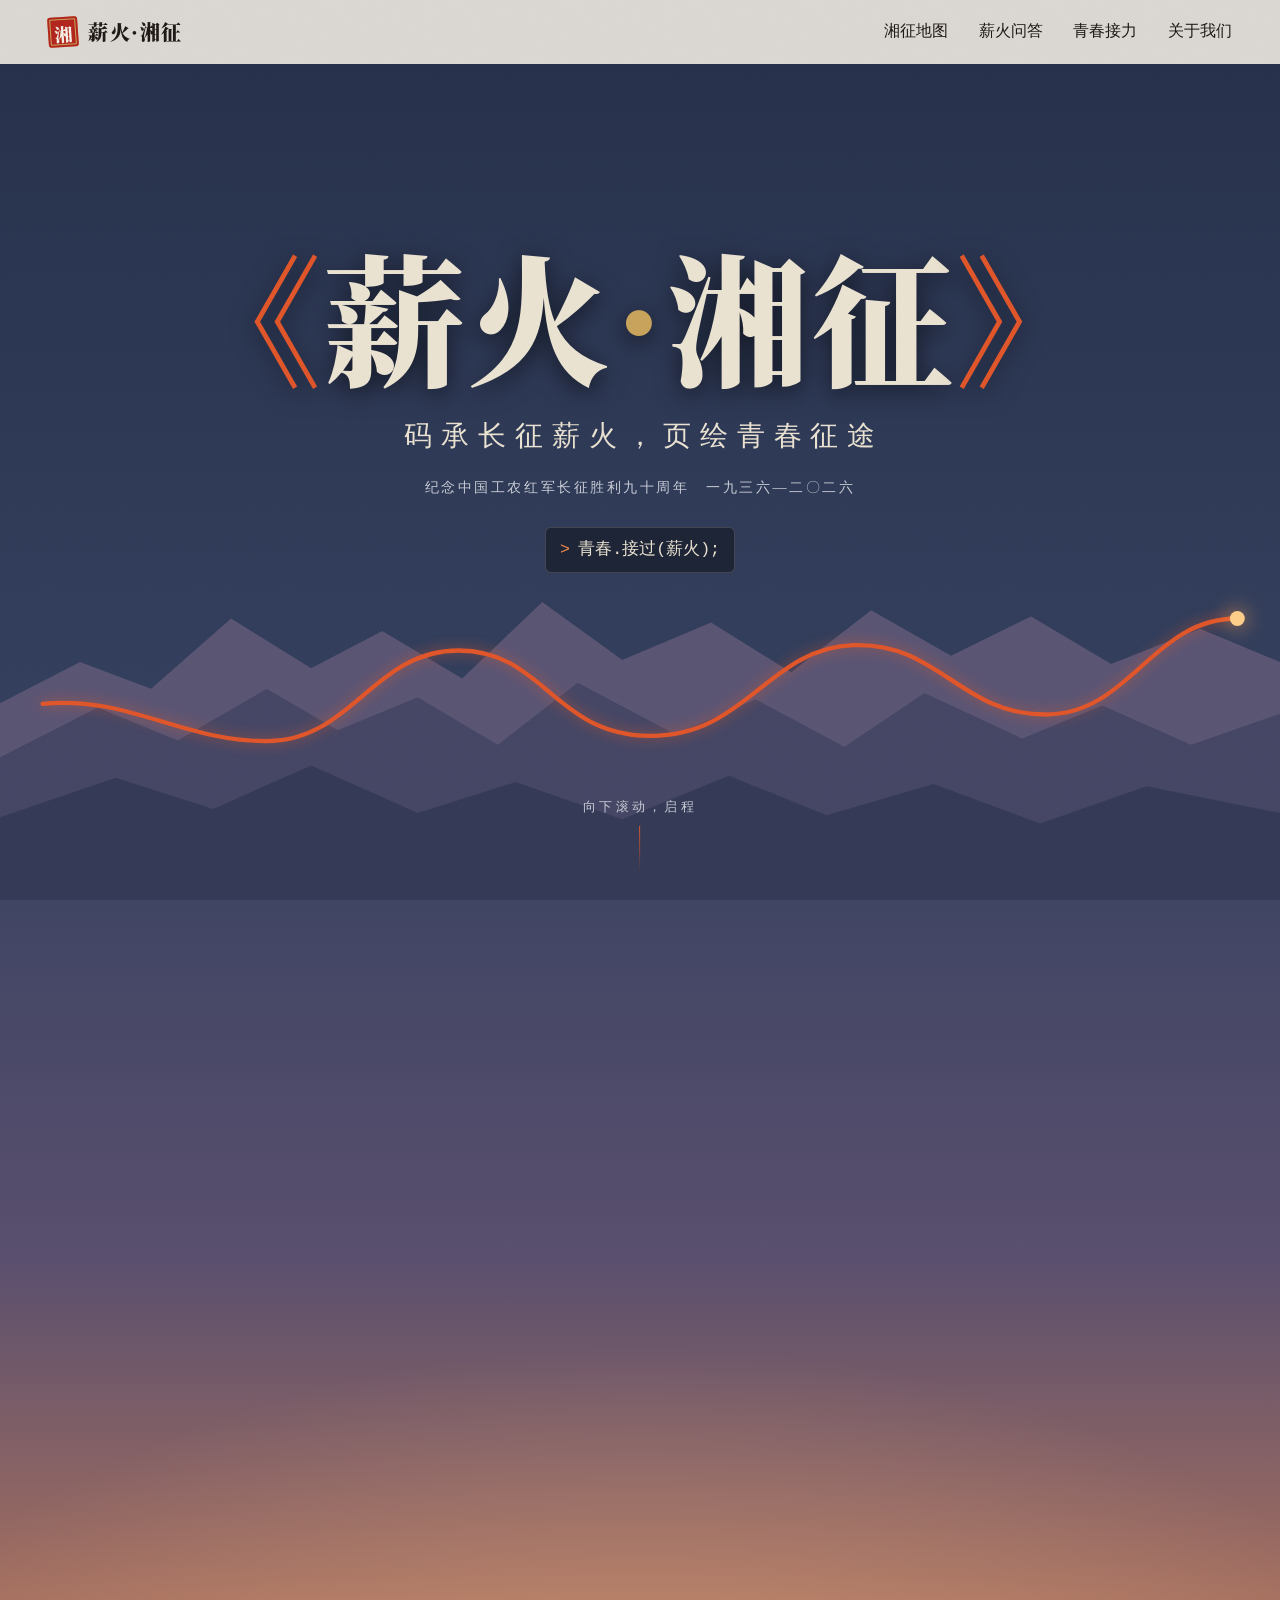
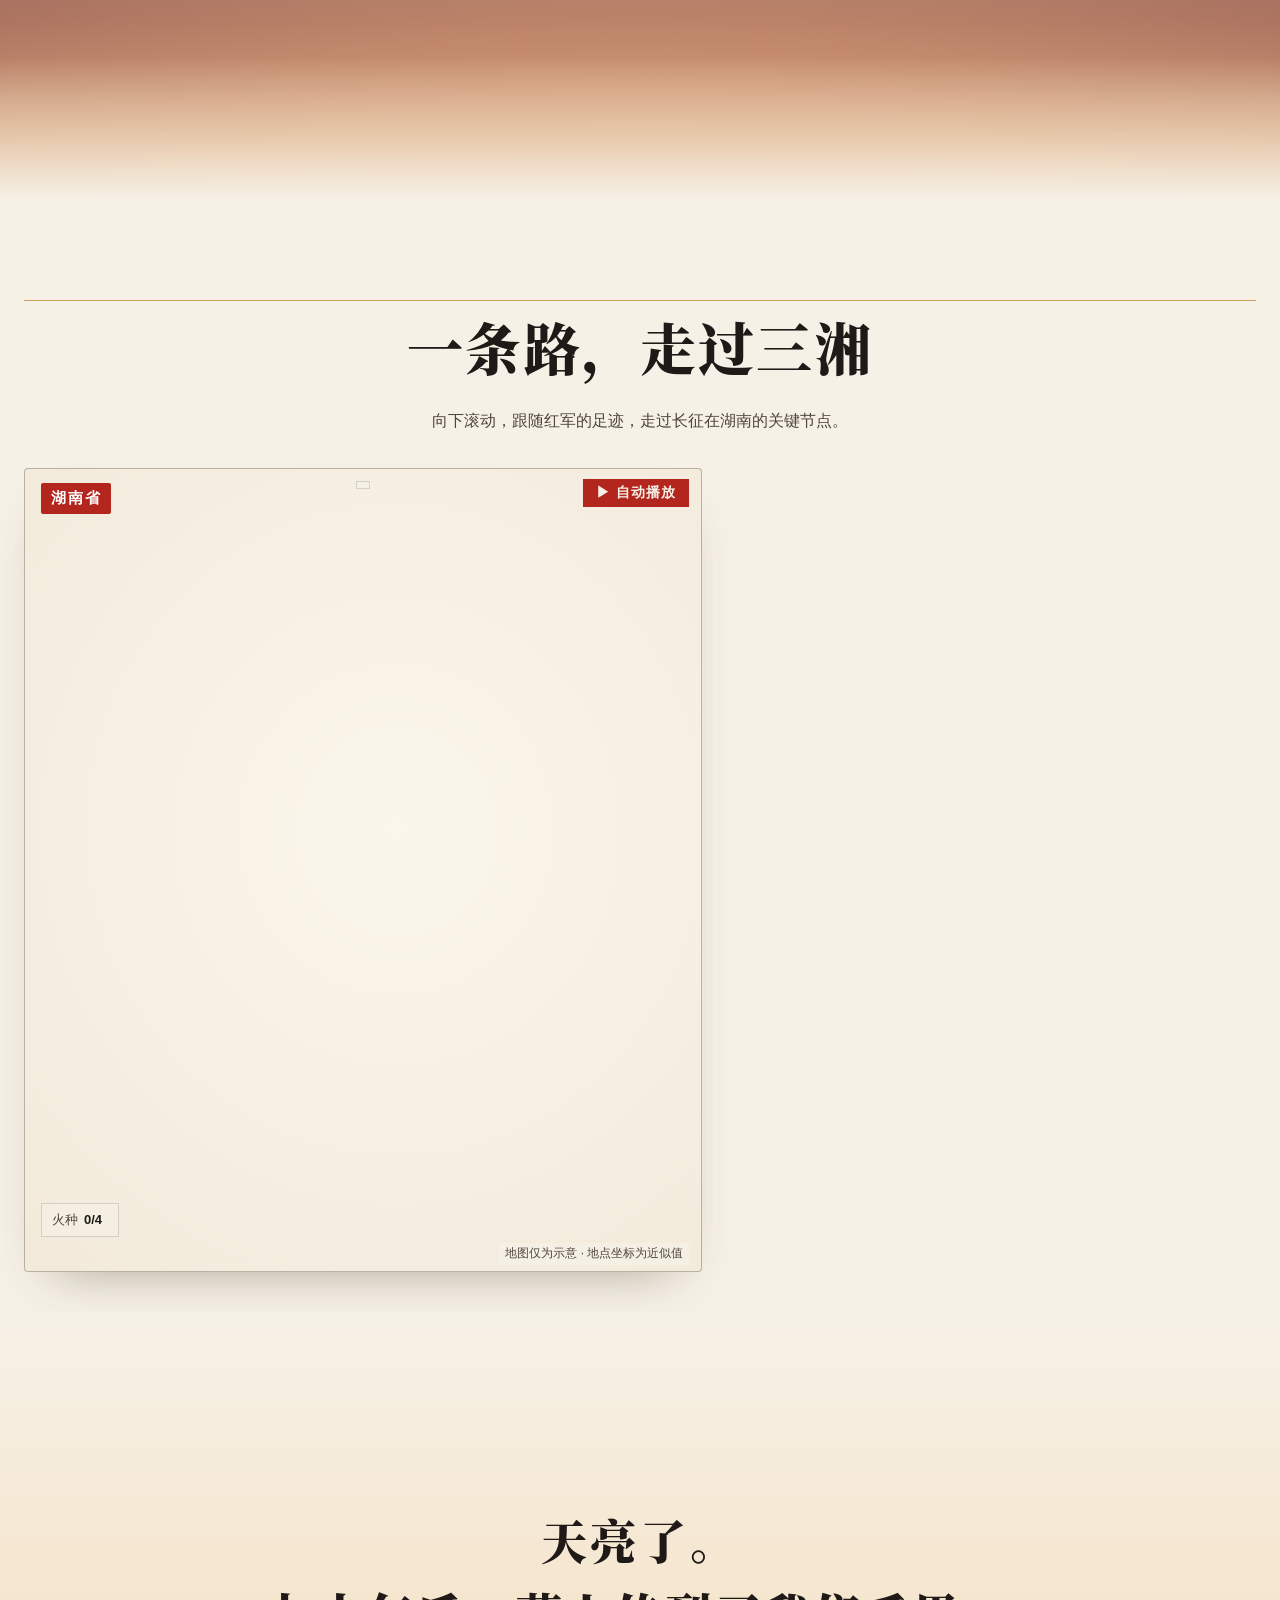
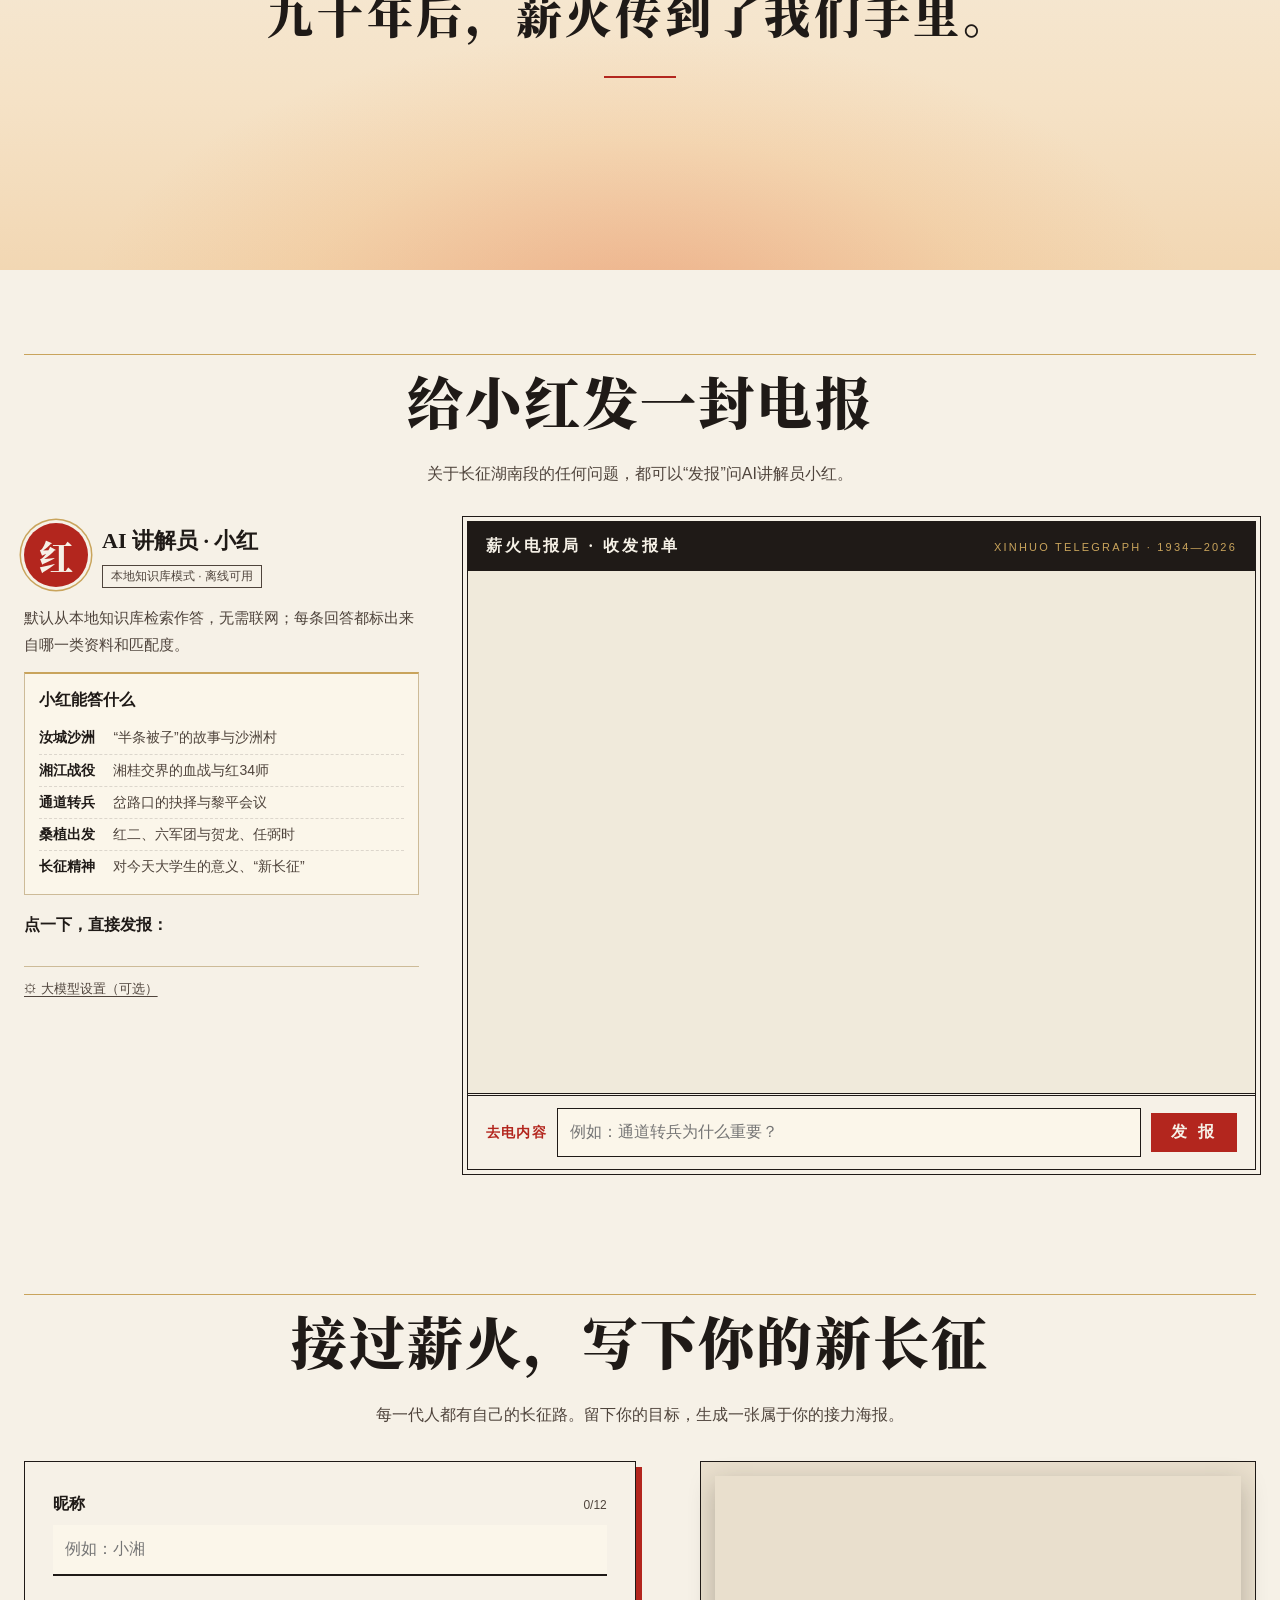
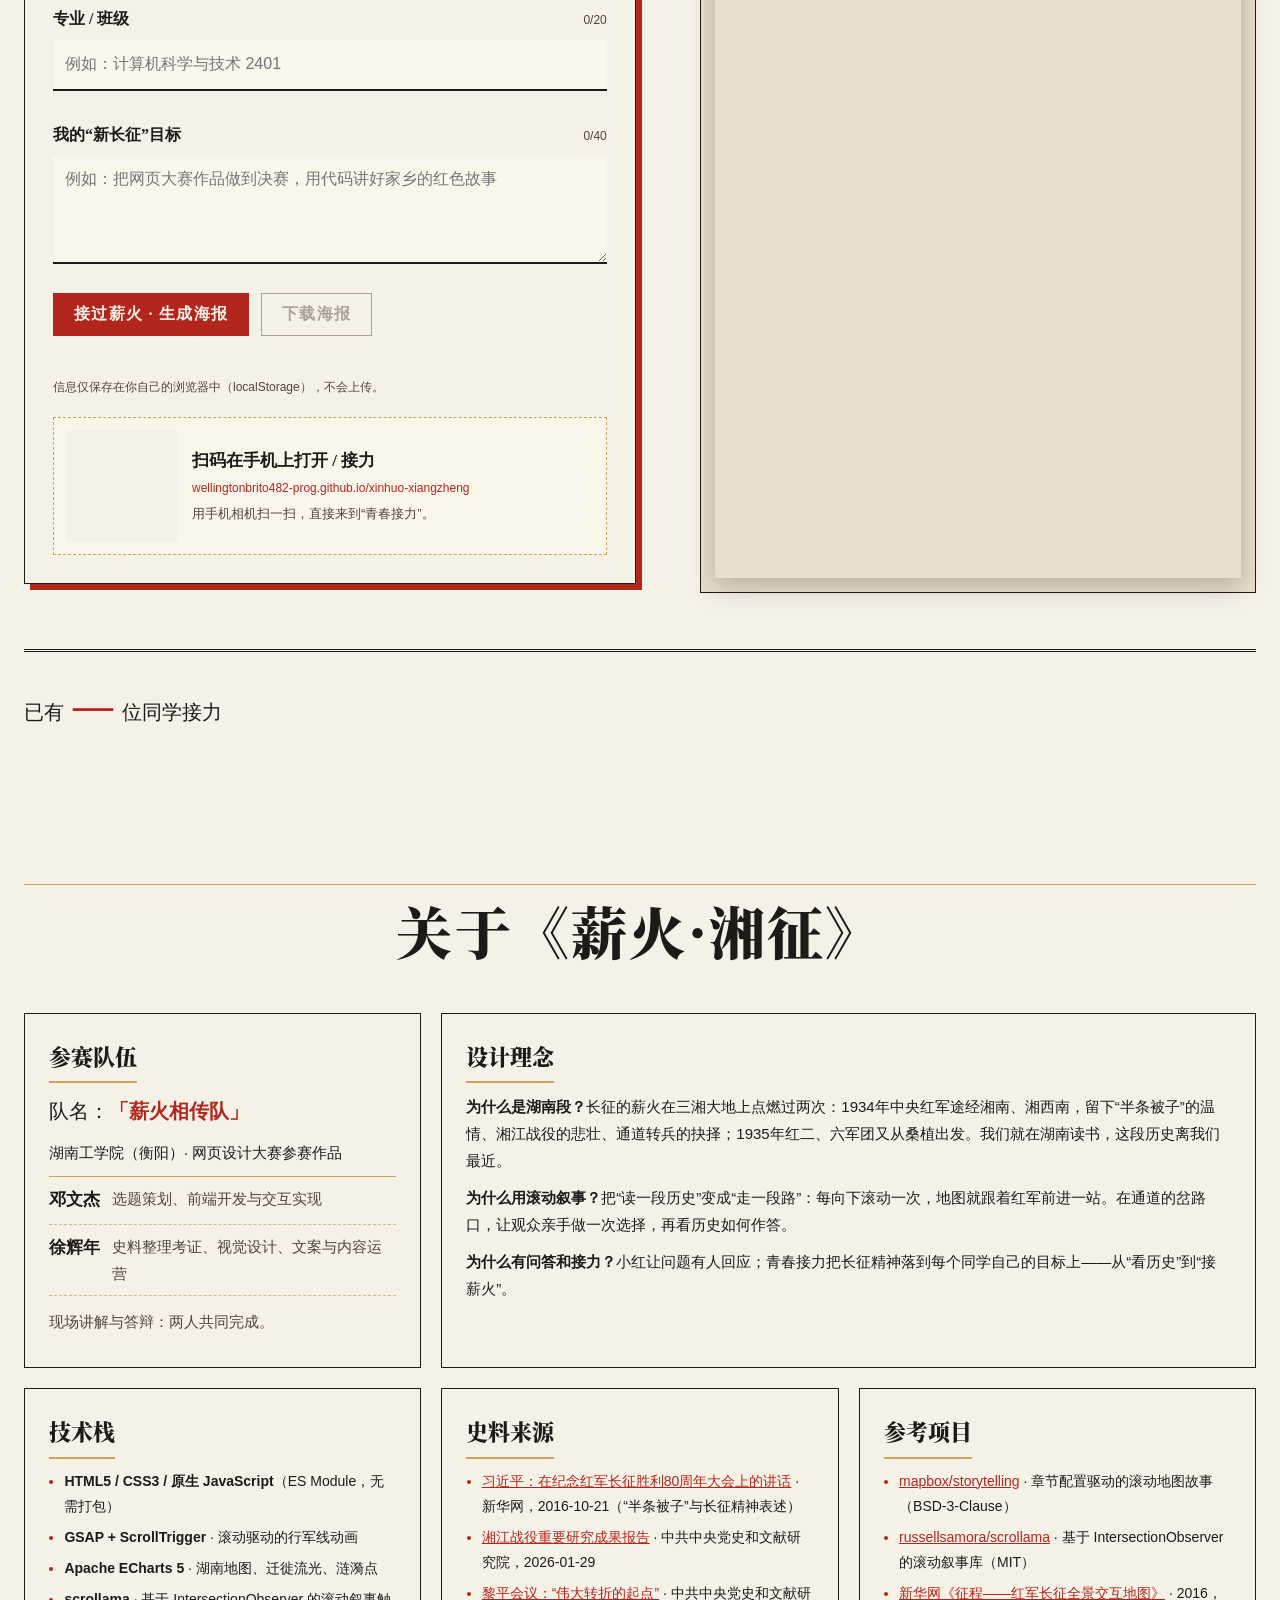
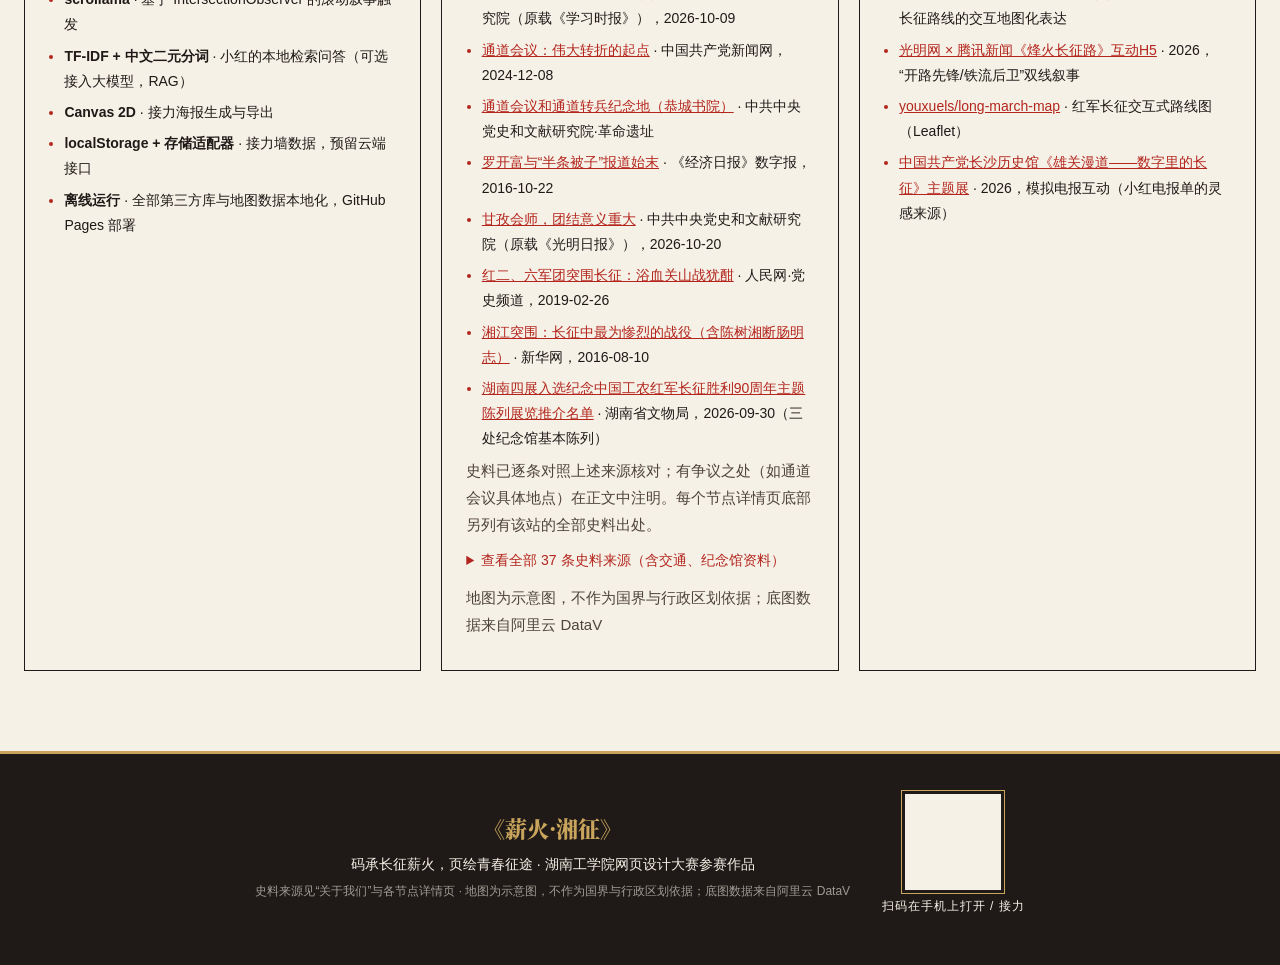
==== commit 88c25cc6: "v2.2: 章节进度条、投影提亮、电报已译章 + 三份调研" ====
--- a/index.html
+++ b/index.html
@@ -102,6 +102,7 @@
           <div class="map-frame">
             <div id="map" class="map" role="img" aria-label="湖南长征路线地图"></div>
             <div class="map-caption" id="mapCaption" aria-live="polite">湖南省</div>
+            <nav class="station-rail" id="stationRail" aria-label="章节进度"></nav>
             <p class="map-note">地图仅为示意 · 地点坐标为近似值</p>
             <!-- v2.2 点亮火种计数（js/storymap.js） -->
             <p class="spark-count" id="sparkCount" aria-live="polite">火种 <b>0/4</b> <span class="spark-dots" aria-hidden="true"></span></p>
--- a/css/style.css
+++ b/css/style.css
@@ -9,10 +9,10 @@
 :root {
   --red: #B3261E;        /* 长征红 */
   --red-deep: #8E1D17;
-  --paper: #F4EDE1;      /* 米白纸 */
+  --paper: #F6F1E7;      /* 米白纸（v2.2 提亮一档，投影更干净） */
   --paper-dark: #E9DFCD; /* 稍深的纸色，用于卡片/分隔 */
   --ink: #1F1A17;        /* 墨黑 */
-  --ink-soft: #5A4E45;   /* 次要文字 */
+  --ink-soft: #4F443C;   /* 次要文字（v2.2 加深，小字在投影上也看得清） */
   --gold: #C9A45C;       /* 金 */
 
   /* 不依赖网络字体：优先使用系统已有的中文衬线/无衬线字体 */
@@ -33,7 +33,7 @@
   line-height: 1.8;
   /* 纸色底 + 四角轻微“泛黄”的暗角 */
   background:
-    radial-gradient(ellipse at 50% 40%, rgba(244, 237, 225, 0) 55%, rgba(170, 140, 95, 0.16) 100%),
+    radial-gradient(ellipse at 50% 40%, rgba(246, 241, 231, 0) 55%, rgba(170, 140, 95, 0.16) 100%),
     var(--paper);
   background-attachment: fixed;
 }
@@ -62,7 +62,7 @@
   align-items: center;
   justify-content: space-between;
   padding: 0 clamp(16px, 4vw, 48px);
-  background: rgba(244, 237, 225, 0.88);
+  background: rgba(246, 241, 231, 0.88);
   backdrop-filter: blur(6px);
   -webkit-backdrop-filter: blur(6px);
   border-bottom: 1px solid transparent;
@@ -255,7 +255,7 @@
 .map-note {
   position: absolute; right: 12px; bottom: 6px; margin: 0;
   font-size: 12px; color: var(--ink-soft);
-  padding: 0 6px; background: rgba(244, 237, 225, .9); /* v1.1：纸色底，不与地名叠字 */
+  padding: 0 6px; background: rgba(246, 241, 231, .9); /* v1.1：纸色底，不与地名叠字 */
 }
 
 .steps { padding: 20vh 0 30vh; }
@@ -282,8 +282,8 @@
 .step h3 { font-size: clamp(24px, 2.4vw, 32px); line-height: 1.3; margin: 2px 0 4px; }
 .step-place { margin: 0 0 14px; font-size: 13px; color: var(--ink-soft); }
 .step-place::before { content: "◉ "; color: var(--red); }
-.step-story { margin: 0; font-size: 16px; text-align: justify; }
-.step-note { margin: 10px 0 0; font-size: 13px; color: var(--ink-soft); }
+.step-story { margin: 0; font-size: 17px; line-height: 1.85; text-align: justify; } /* v2.2 投影：正文 17px */
+.step-note { margin: 10px 0 0; font-size: 14px; color: var(--ink-soft); }
 .step-quote {
   margin: 18px 0 0;
   padding: 12px 0 0 16px;
@@ -385,7 +385,7 @@
   .map-frame { outline-offset: 3px; }
   .steps { position: relative; z-index: 4; padding: 10vh 16px 20vh; }
   .step { margin-bottom: 45vh; padding: 20px 18px; }
-  .step-story { font-size: 15px; }
+  .step-story { font-size: 16px; }
 }
 @media (max-width: 420px) {
   .brand-text { display: none; } /* 极窄屏只留印章 */
@@ -461,7 +461,7 @@
 .autoplay-btn[aria-pressed="true"] { background: var(--ink); border-color: var(--ink); }
 .autoplay-hint {
   font-size: 12px; color: var(--ink-soft);
-  background: rgba(244, 237, 225, .9); padding: 0 6px;
+  background: rgba(246, 241, 231, .9); padding: 0 6px;
 }
 
 /* ---------- 12. 薪火问答：电报单 ---------- */
@@ -811,7 +811,7 @@
   padding: 36px clamp(20px, 6vw, 72px);
   text-align: center;
   color: var(--paper); background: var(--red);
-  box-shadow: inset 0 0 0 6px var(--red), inset 0 0 0 7px rgba(244, 237, 225, .6);
+  box-shadow: inset 0 0 0 6px var(--red), inset 0 0 0 7px rgba(246, 241, 231, .6);
 }
 .golden blockquote { margin: 0; font-family: var(--serif); font-weight: 900; font-size: clamp(22px, 3vw, 34px); line-height: 1.6; }
 .golden figcaption { margin-top: 10px; font-size: 14px; opacity: .85; }
@@ -925,7 +925,7 @@
   padding: 2px 8px;
   font-size: 13px; line-height: 1.6;
   color: var(--ink);
-  background: rgba(244, 237, 225, .96);
+  background: rgba(246, 241, 231, .96);
   border: 1px solid var(--gold);
   white-space: nowrap;
 }
@@ -1342,7 +1342,7 @@
 /* 首页底部一层晨雾：山脊淡进纸色，暮色与白天之间没有硬边 */
 .v2 .hero.is-night::after {
   content: ""; position: absolute; left: 0; right: 0; bottom: 0; height: 16vh; z-index: 2; pointer-events: none;
-  background: linear-gradient(rgba(244, 237, 225, 0), rgba(236, 214, 186, .75) 55%, var(--paper));
+  background: linear-gradient(rgba(246, 241, 231, 0), rgba(236, 214, 186, .75) 55%, var(--paper));
 }
 .v2 .storymap .map-frame {
   border: 1px solid rgba(31, 26, 23, .28);
@@ -1378,3 +1378,20 @@
 .spark-dots i { width: 7px; height: 7px; border-radius: 50%; border: 1px solid var(--red); transition: background .3s; }
 .spark-dots i.on { background: var(--red); }
 @media (prefers-reduced-motion: reduce) { .spark-dot, .spark-dots i { transition: none; } }
+
+/* ===== §35 v2.2 章节进度条（地图顶部居中，桌面显示） ===== */
+.station-rail { position: absolute; top: 12px; left: 50%; transform: translateX(-50%); display: flex; gap: 2px; z-index: 3;
+  padding: 3px 6px; background: rgba(246,241,231,.92); border: 1px solid rgba(31,26,23,.15); }
+.station-rail button { display: flex; align-items: center; gap: 5px; padding: 3px 8px; font: inherit; font-size: 13px; color: var(--ink-soft); background: none; border: 0; cursor: pointer; }
+.station-rail button i { width: 7px; height: 7px; border-radius: 50%; border: 1px solid var(--ink-soft); }
+.station-rail button:hover { color: var(--ink); }
+.station-rail button[aria-current="true"] { color: var(--red); font-weight: 700; }
+.station-rail button[aria-current="true"] i { background: var(--red); border-color: var(--red); }
+.station-rail button:focus-visible { outline: 2px solid var(--red); outline-offset: 1px; }
+@media (max-width: 900px) { .station-rail { display: none; } }
+
+/* ===== §36 v2.2 电报“已译”章 ===== */
+.slip-stamp { display: inline-block; margin-right: 12px; vertical-align: middle; padding: 1px 7px; font-family: var(--serif); font-weight: 900; font-size: 15px; letter-spacing: .2em;
+  color: var(--red); border: 2px solid var(--red); border-radius: 3px; transform: rotate(-8deg); opacity: .78; pointer-events: none; animation: stampIn .35s ease-out; }
+@keyframes stampIn { from { opacity: 0; transform: rotate(-8deg) scale(1.6); } to { opacity: .78; transform: rotate(-8deg) scale(1); } }
+@media (prefers-reduced-motion: reduce) { .slip-stamp { animation: none; } }
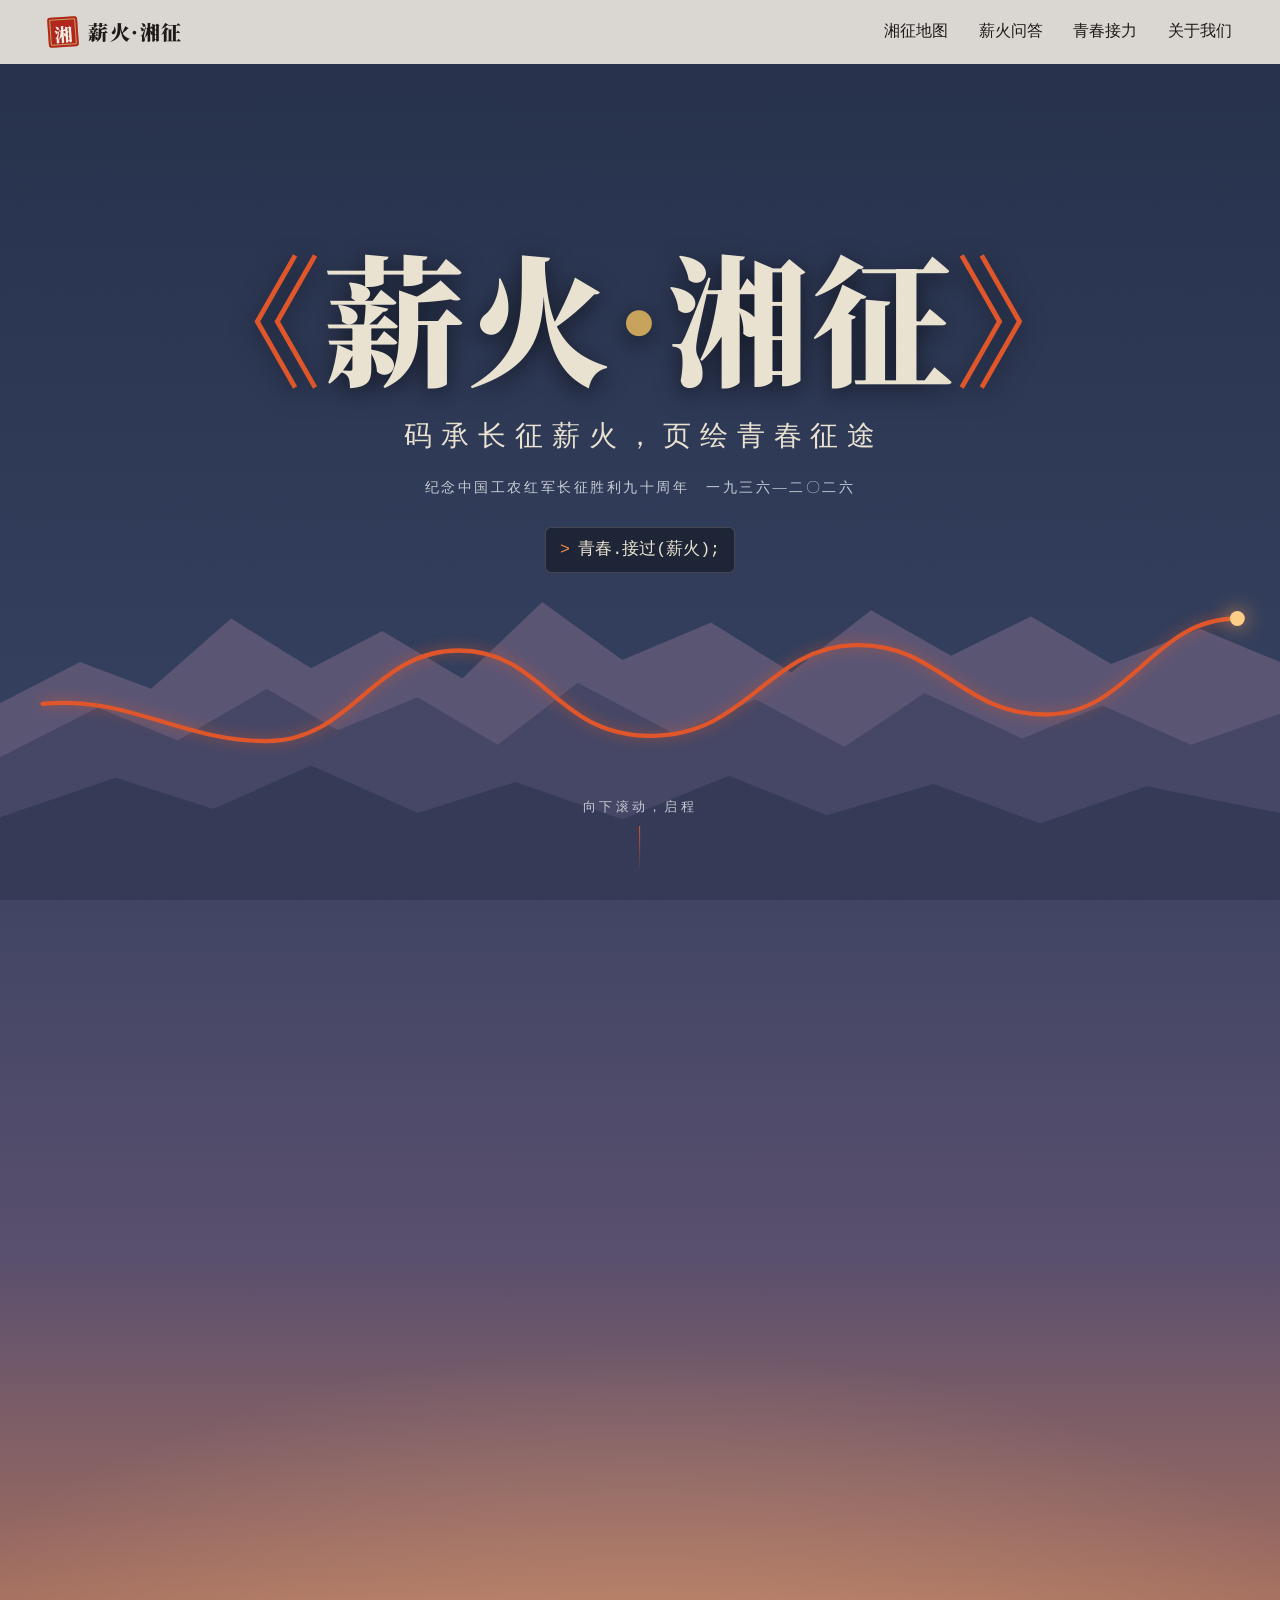
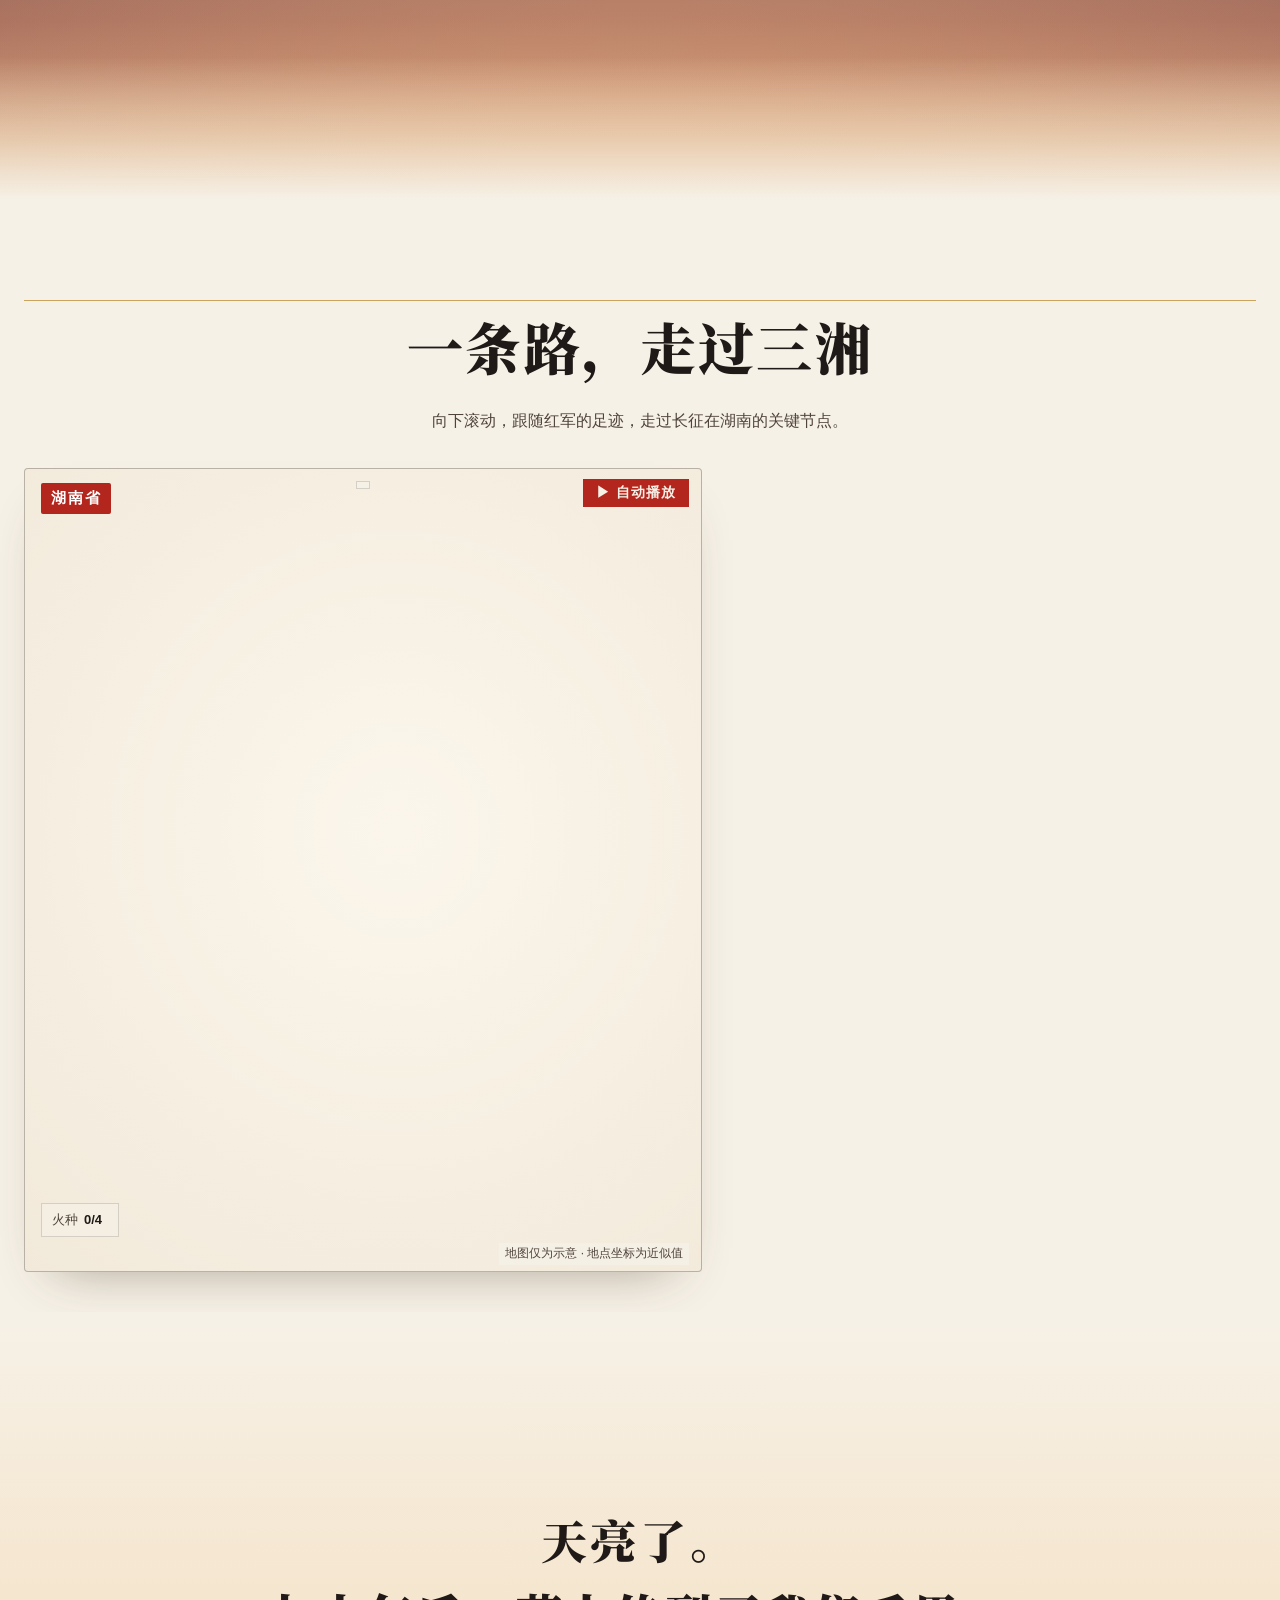
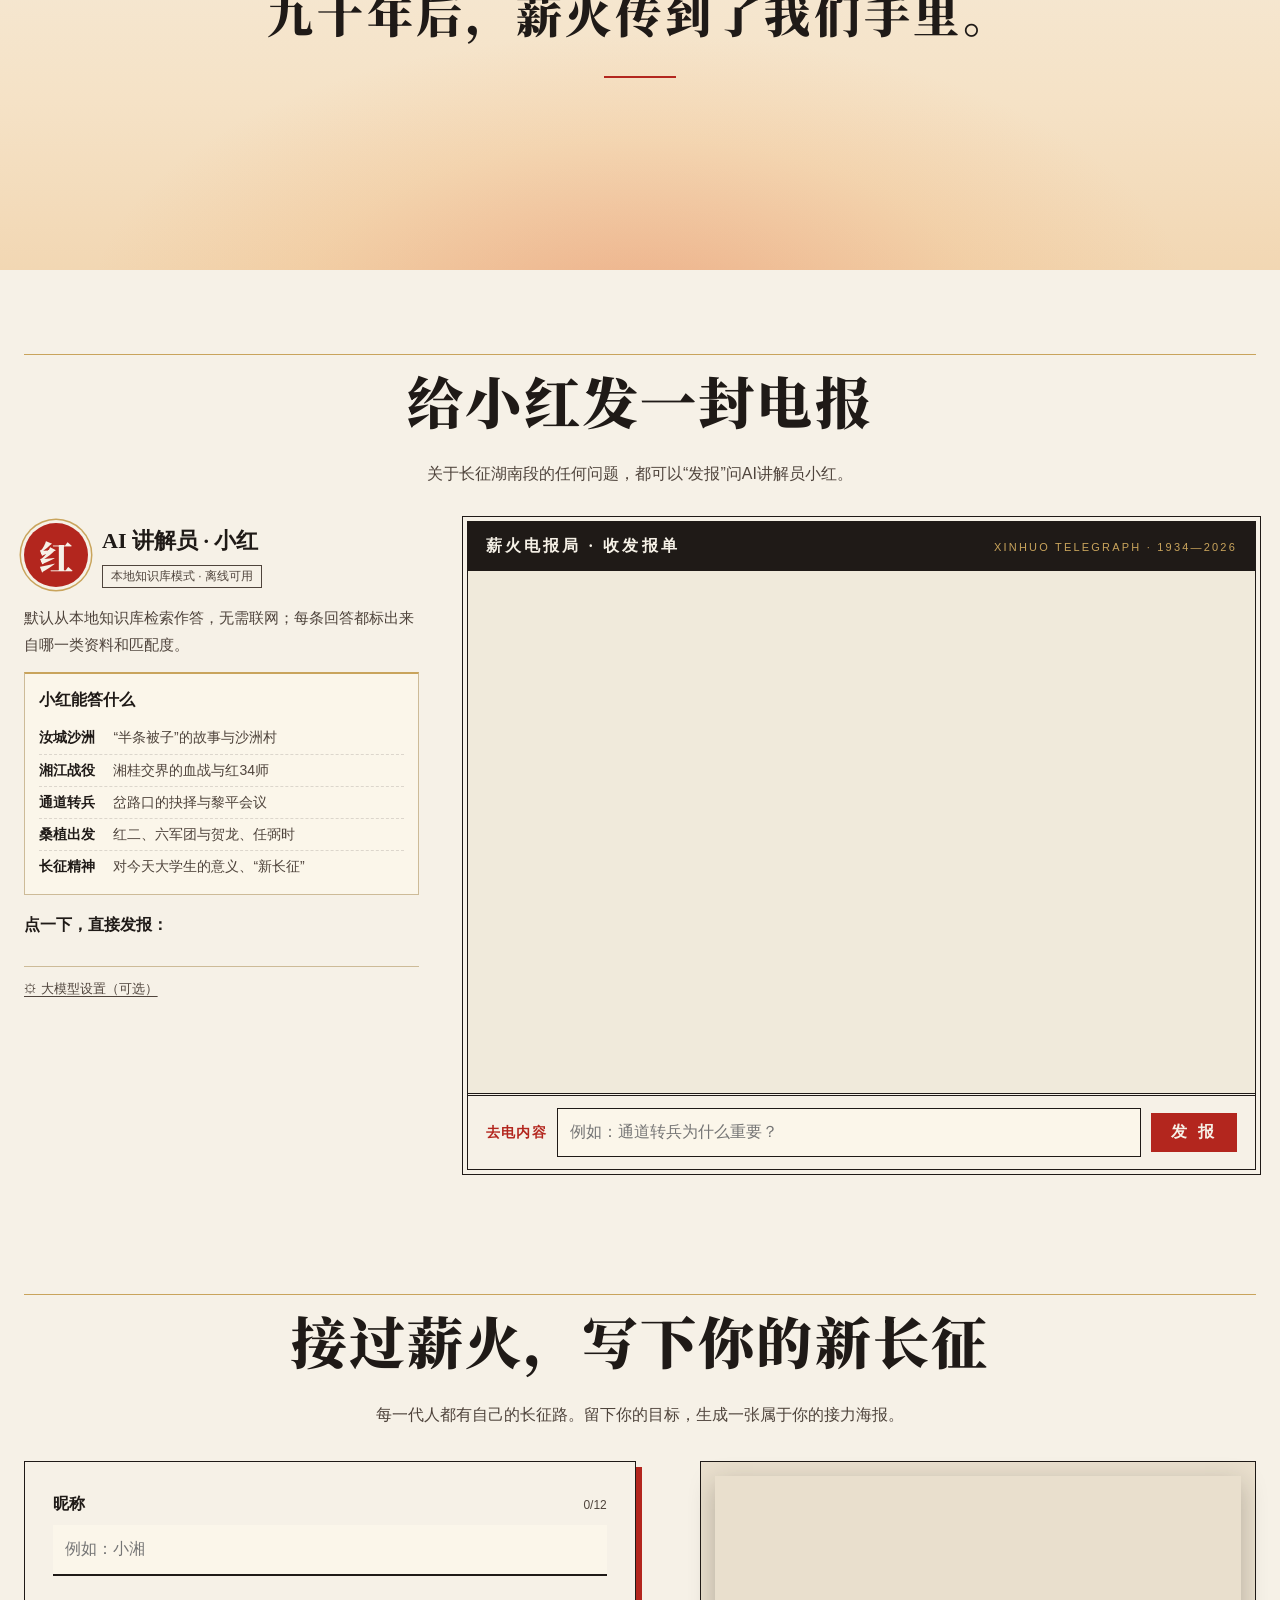
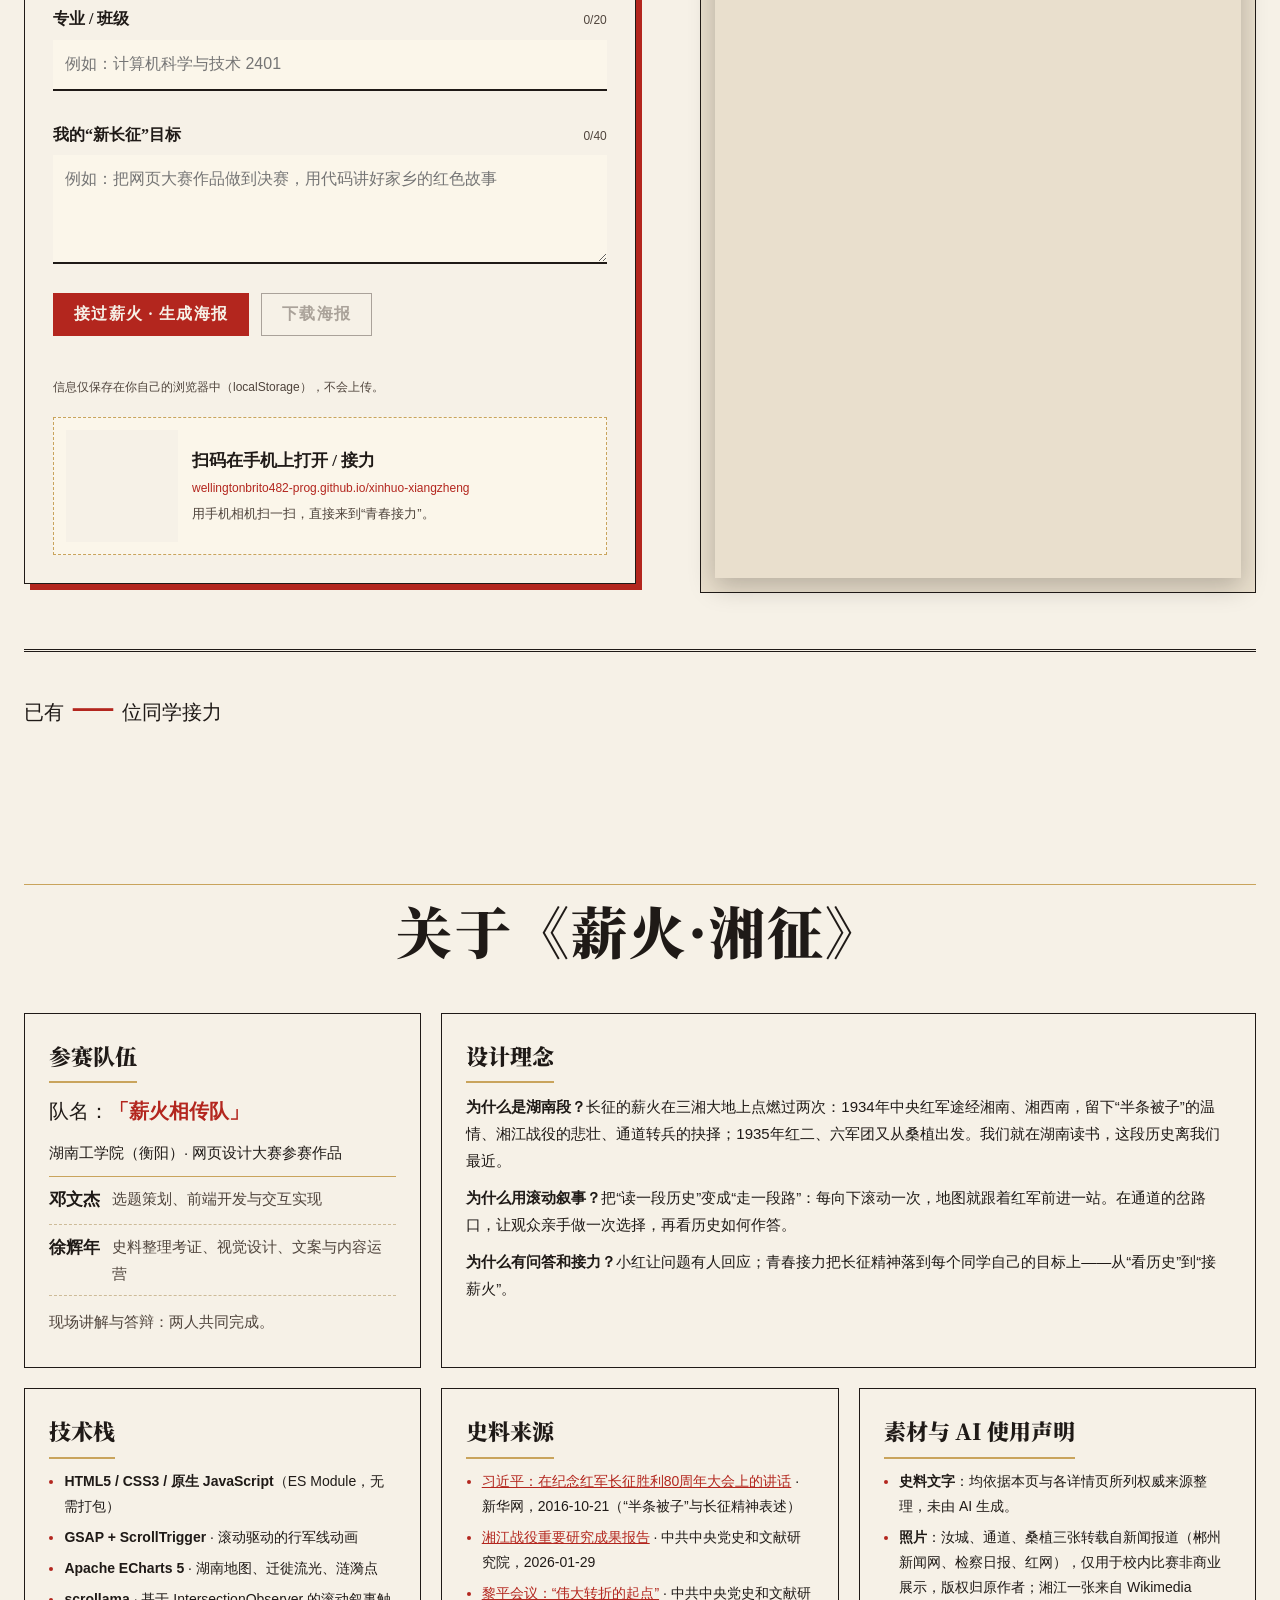
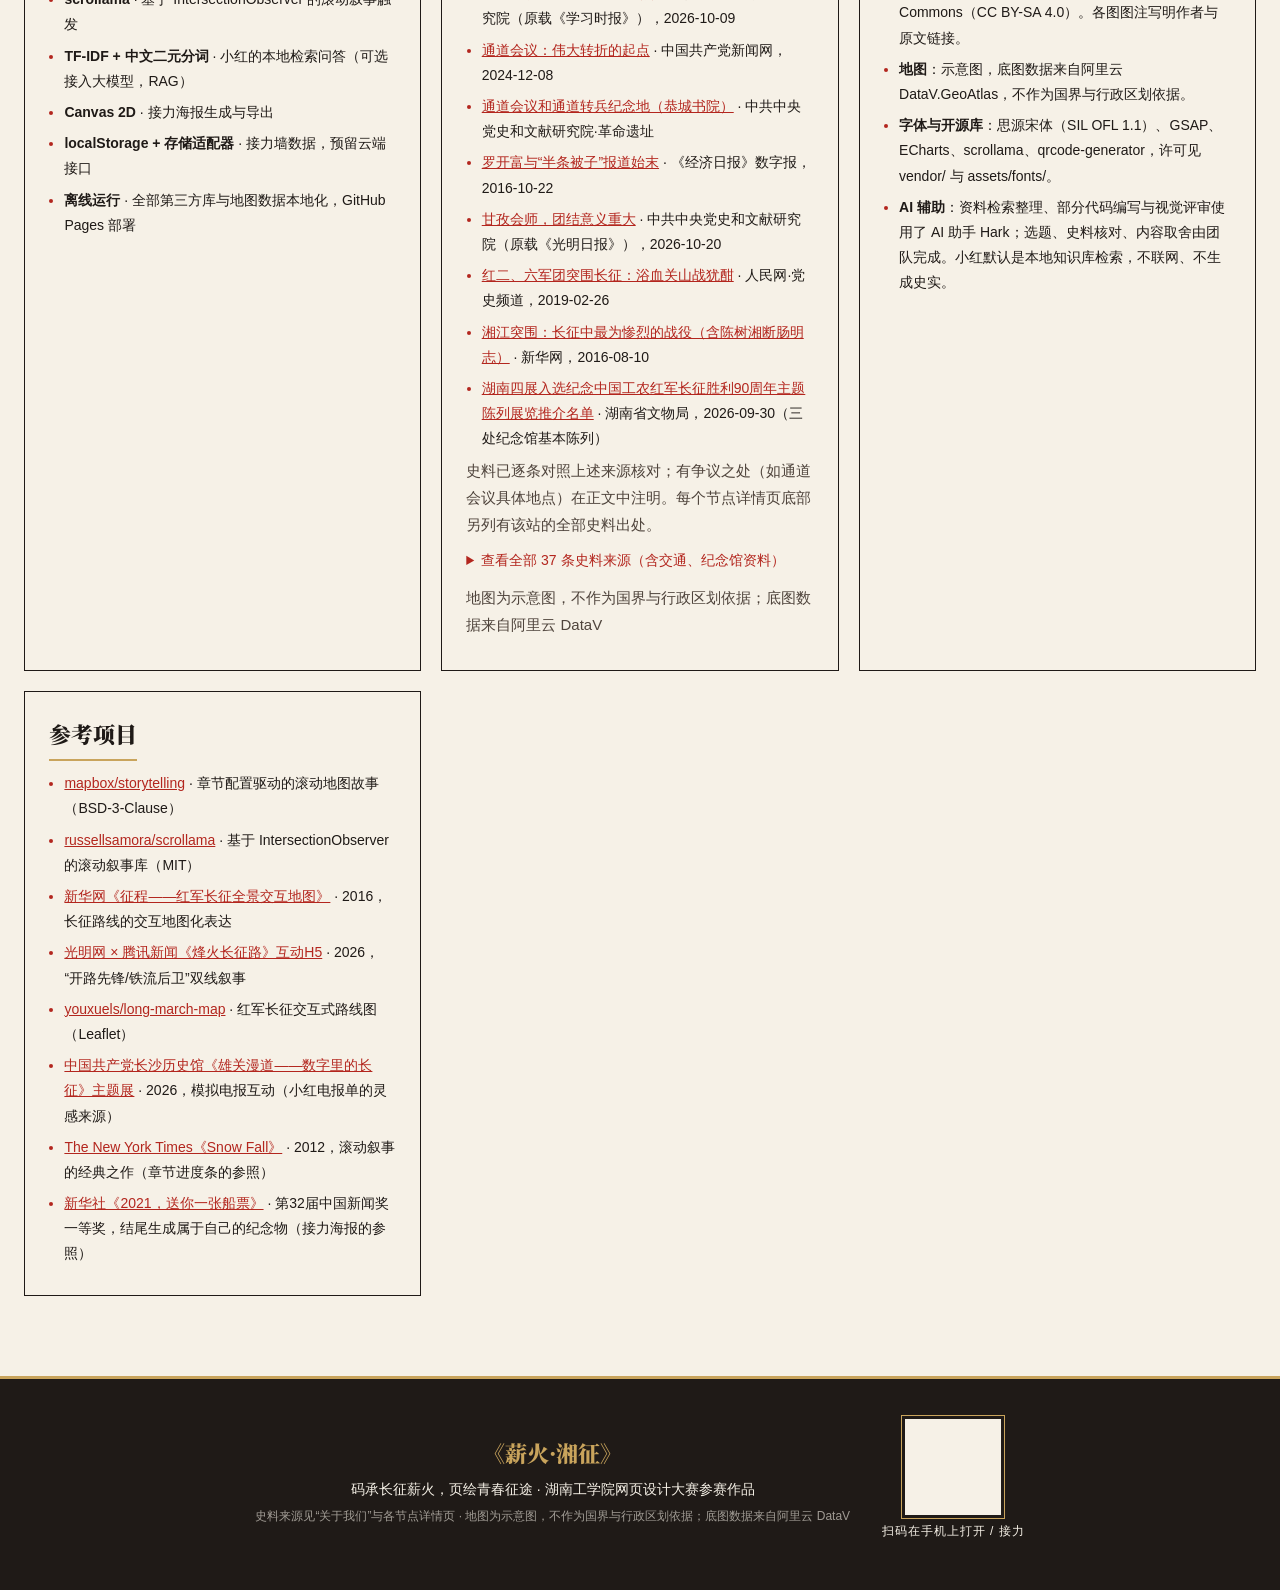
==== commit ed3514f1: "v2.2: 素材与AI使用声明、参考项目补充、字体子集更新" ====
--- a/index.html
+++ b/index.html
@@ -346,6 +346,17 @@
         </article>
 
         <article class="about-card">
+          <h3>素材与 AI 使用声明</h3>
+          <ul class="src-list">
+            <li><b>史料文字</b>：均依据本页与各详情页所列权威来源整理，未由 AI 生成。</li>
+            <li><b>照片</b>：汝城、通道、桑植三张转载自新闻报道（郴州新闻网、检察日报、红网），仅用于校内比赛非商业展示，版权归原作者；湘江一张来自 Wikimedia Commons（CC BY-SA 4.0）。各图图注写明作者与原文链接。</li>
+            <li><b>地图</b>：示意图，底图数据来自阿里云 DataV.GeoAtlas，不作为国界与行政区划依据。</li>
+            <li><b>字体与开源库</b>：思源宋体（SIL OFL 1.1）、GSAP、ECharts、scrollama、qrcode-generator，许可见 vendor/ 与 assets/fonts/。</li>
+            <li><b>AI 辅助</b>：资料检索整理、部分代码编写与视觉评审使用了 AI 助手 Hark；选题、史料核对、内容取舍由团队完成。小红默认是本地知识库检索，不联网、不生成史实。</li>
+          </ul>
+        </article>
+
+        <article class="about-card">
           <h3>参考项目</h3>
           <ul class="src-list">
             <li><a href="https://github.com/mapbox/storytelling" target="_blank" rel="noopener">mapbox/storytelling</a> · 章节配置驱动的滚动地图故事（BSD-3-Clause）</li>
@@ -354,6 +365,8 @@
             <li><a href="https://topics.gmw.cn/2026-10/12/content_39040749.htm" target="_blank" rel="noopener">光明网 × 腾讯新闻《烽火长征路》互动H5</a> · 2026，“开路先锋/铁流后卫”双线叙事</li>
             <li><a href="https://github.com/youxuels/long-march-map" target="_blank" rel="noopener">youxuels/long-march-map</a> · 红军长征交互式路线图（Leaflet）</li>
             <li><a href="https://www.icswb.com/h/158/20260901/993639.html" target="_blank" rel="noopener">中国共产党长沙历史馆《雄关漫道——数字里的长征》主题展</a> · 2026，模拟电报互动（小红电报单的灵感来源）</li>
+            <li><a href="https://www.nytimes.com/projects/2012/snow-fall/index.html" target="_blank" rel="noopener">The New York Times《Snow Fall》</a> · 2012，滚动叙事的经典之作（章节进度条的参照）</li>
+            <li><a href="http://www.news.cn/politics/2022-11/08/c_1129112419.htm" target="_blank" rel="noopener">新华社《2021，送你一张船票》</a> · 第32届中国新闻奖一等奖，结尾生成属于自己的纪念物（接力海报的参照）</li>
           </ul>
         </article>
       </div>
--- a/css/style.css
+++ b/css/style.css
@@ -1155,7 +1155,7 @@
 /* ---------- 26. 自托管标题字体（思源宋体 Heavy 子集，SIL OFL 1.1，离线可用） ---------- */
 @font-face {
   font-family: "XinhuoSerif";
-  src: url("[data-uri]